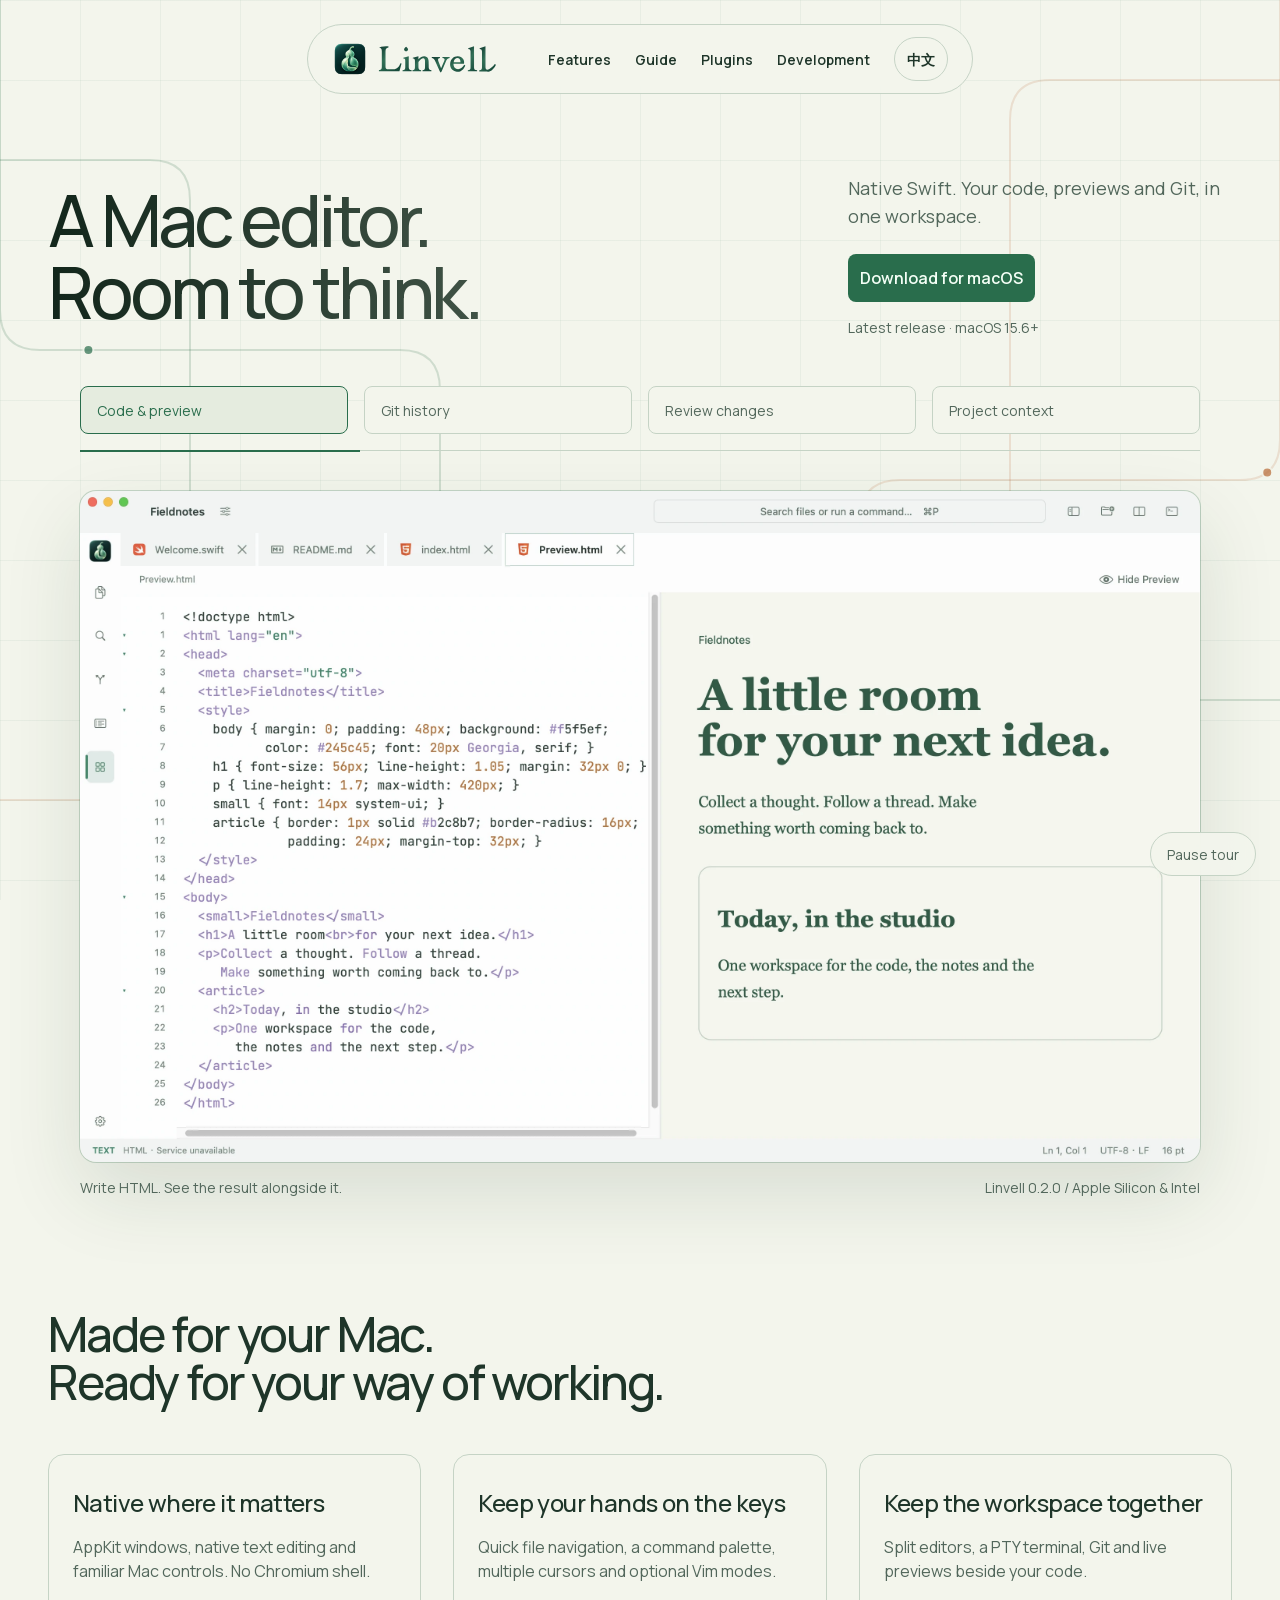
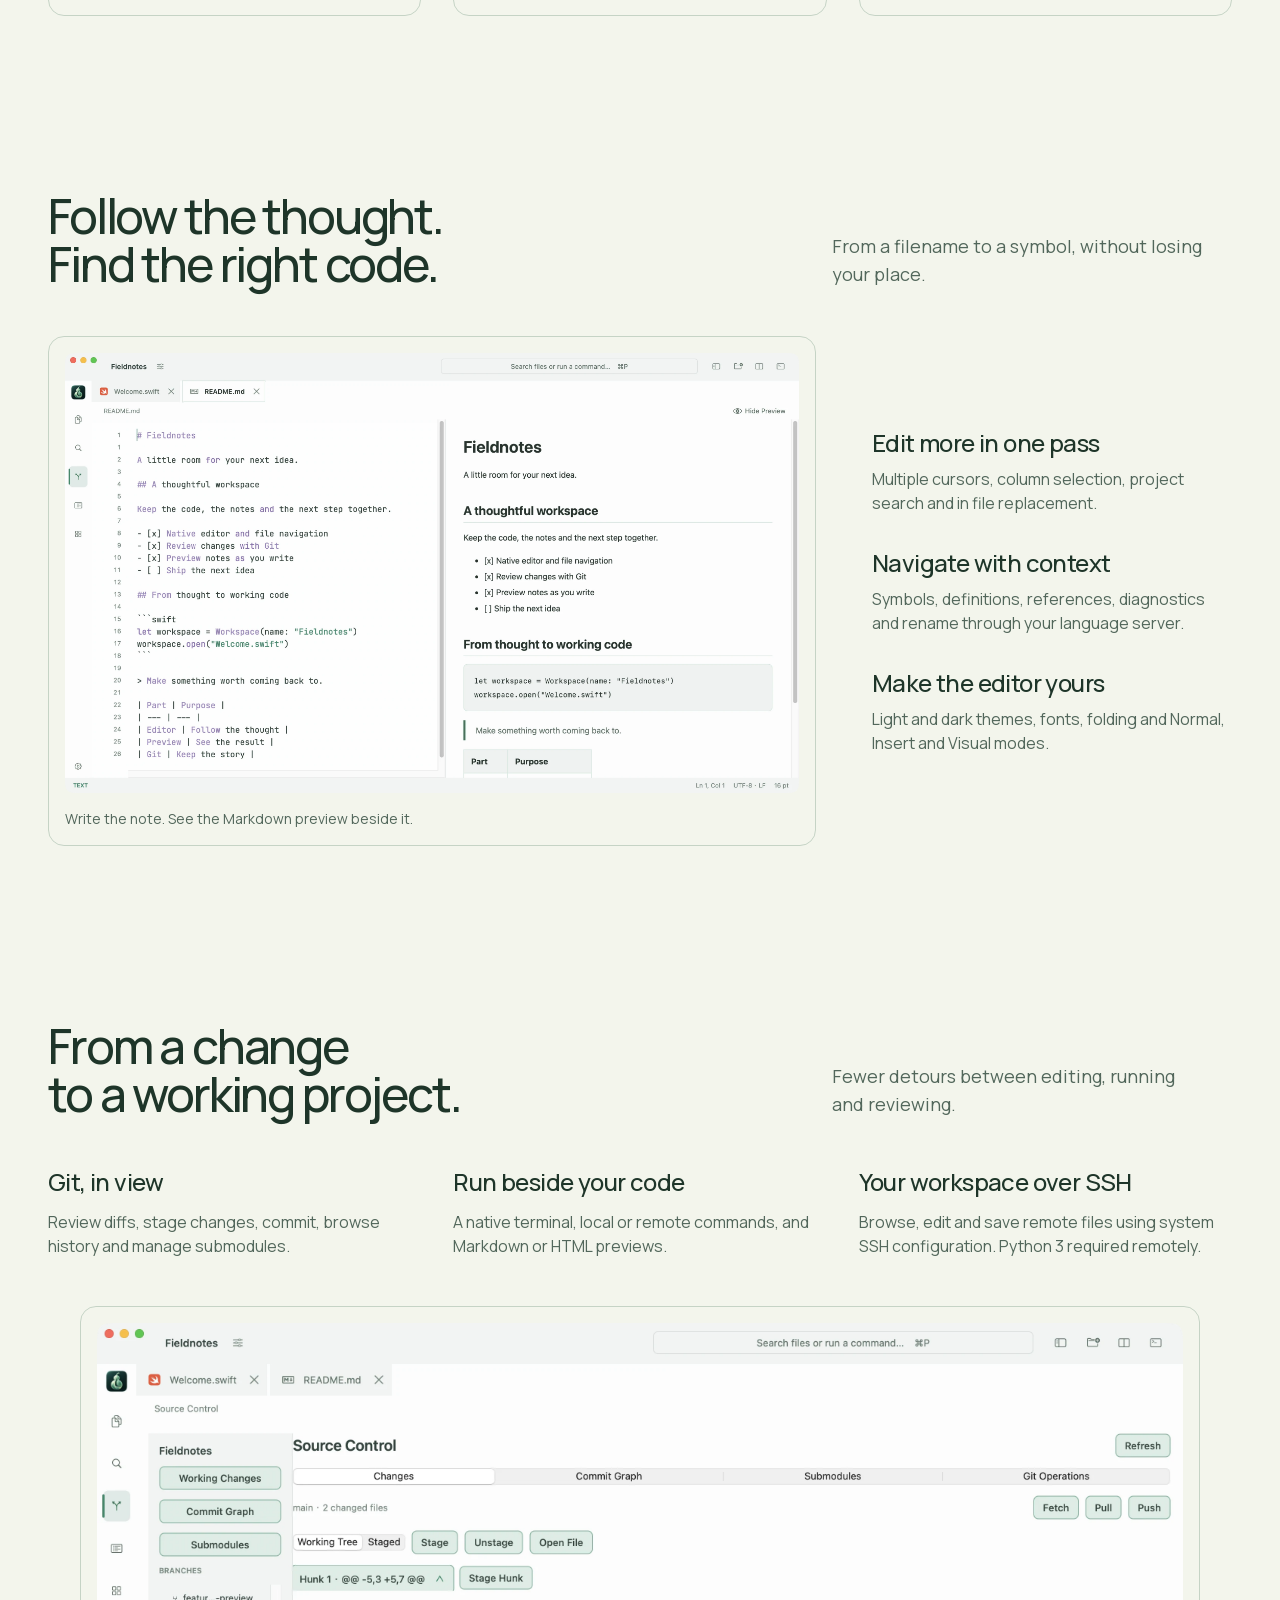
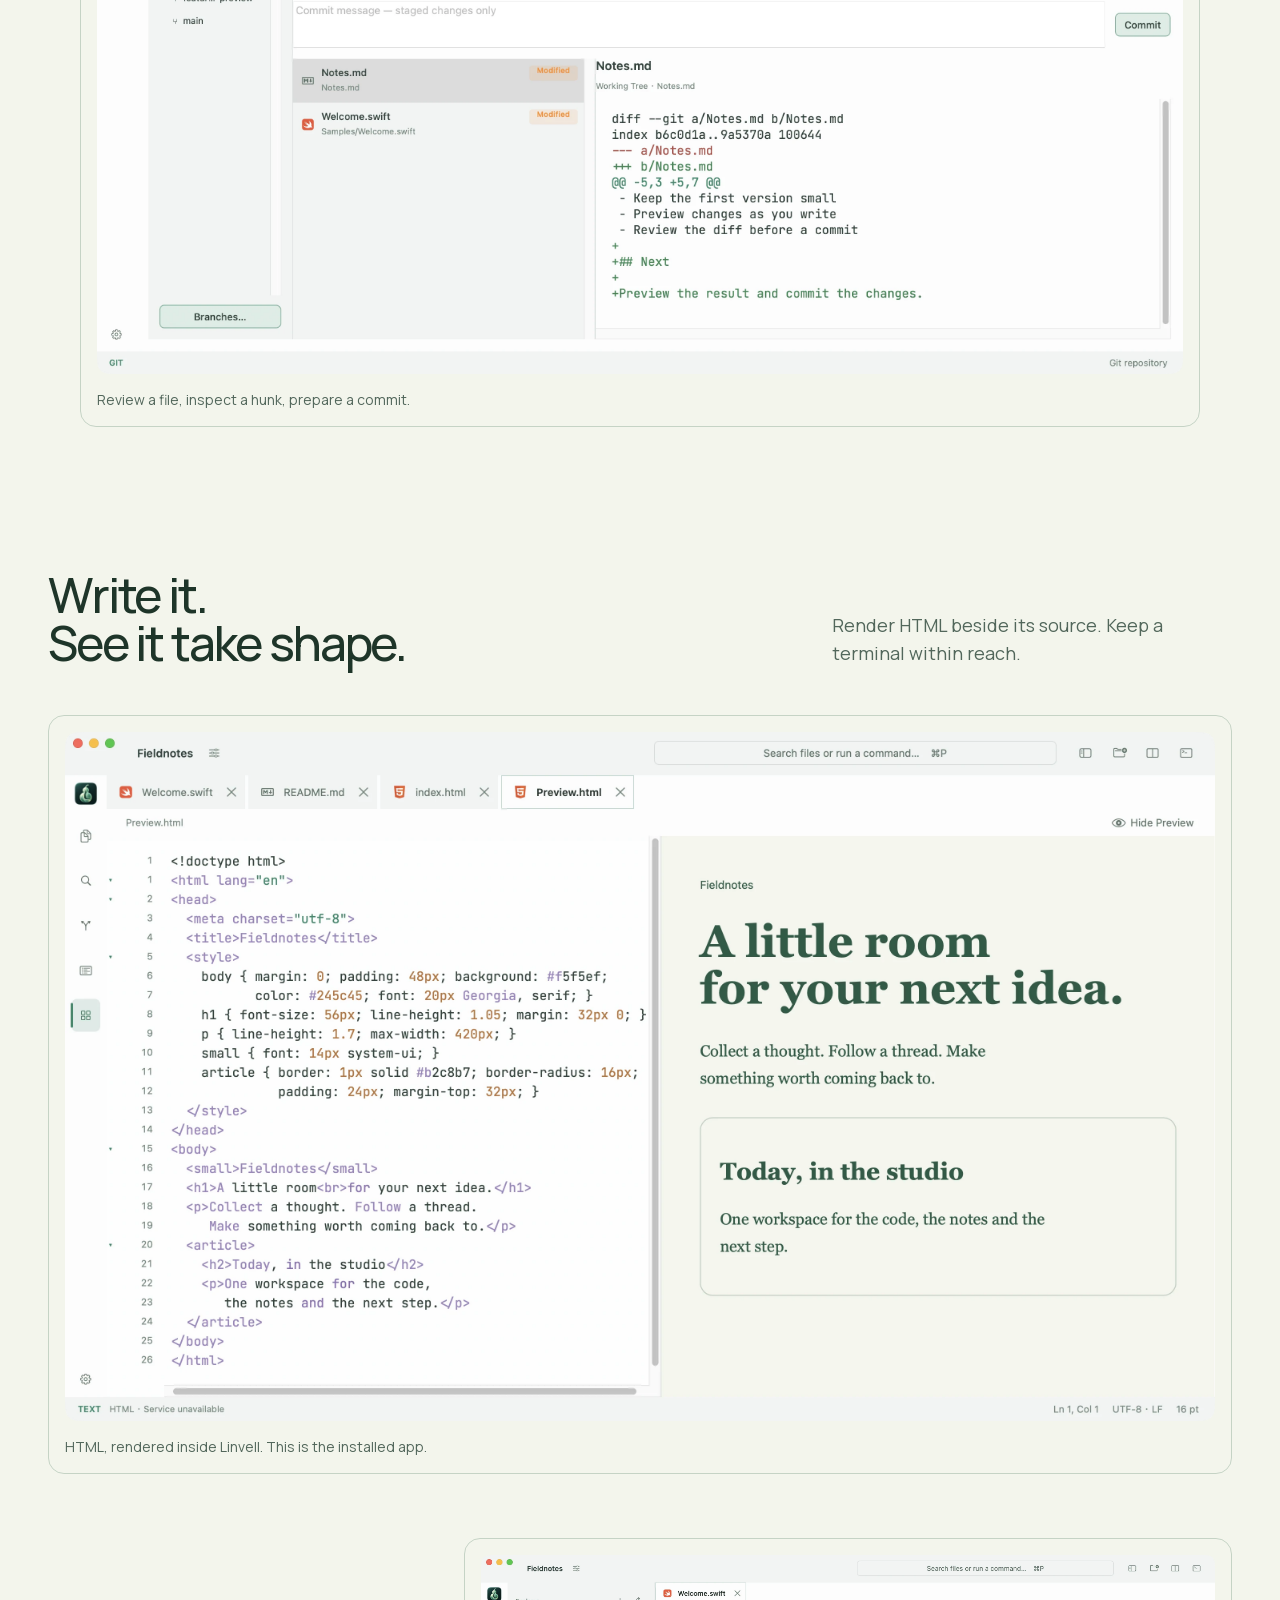
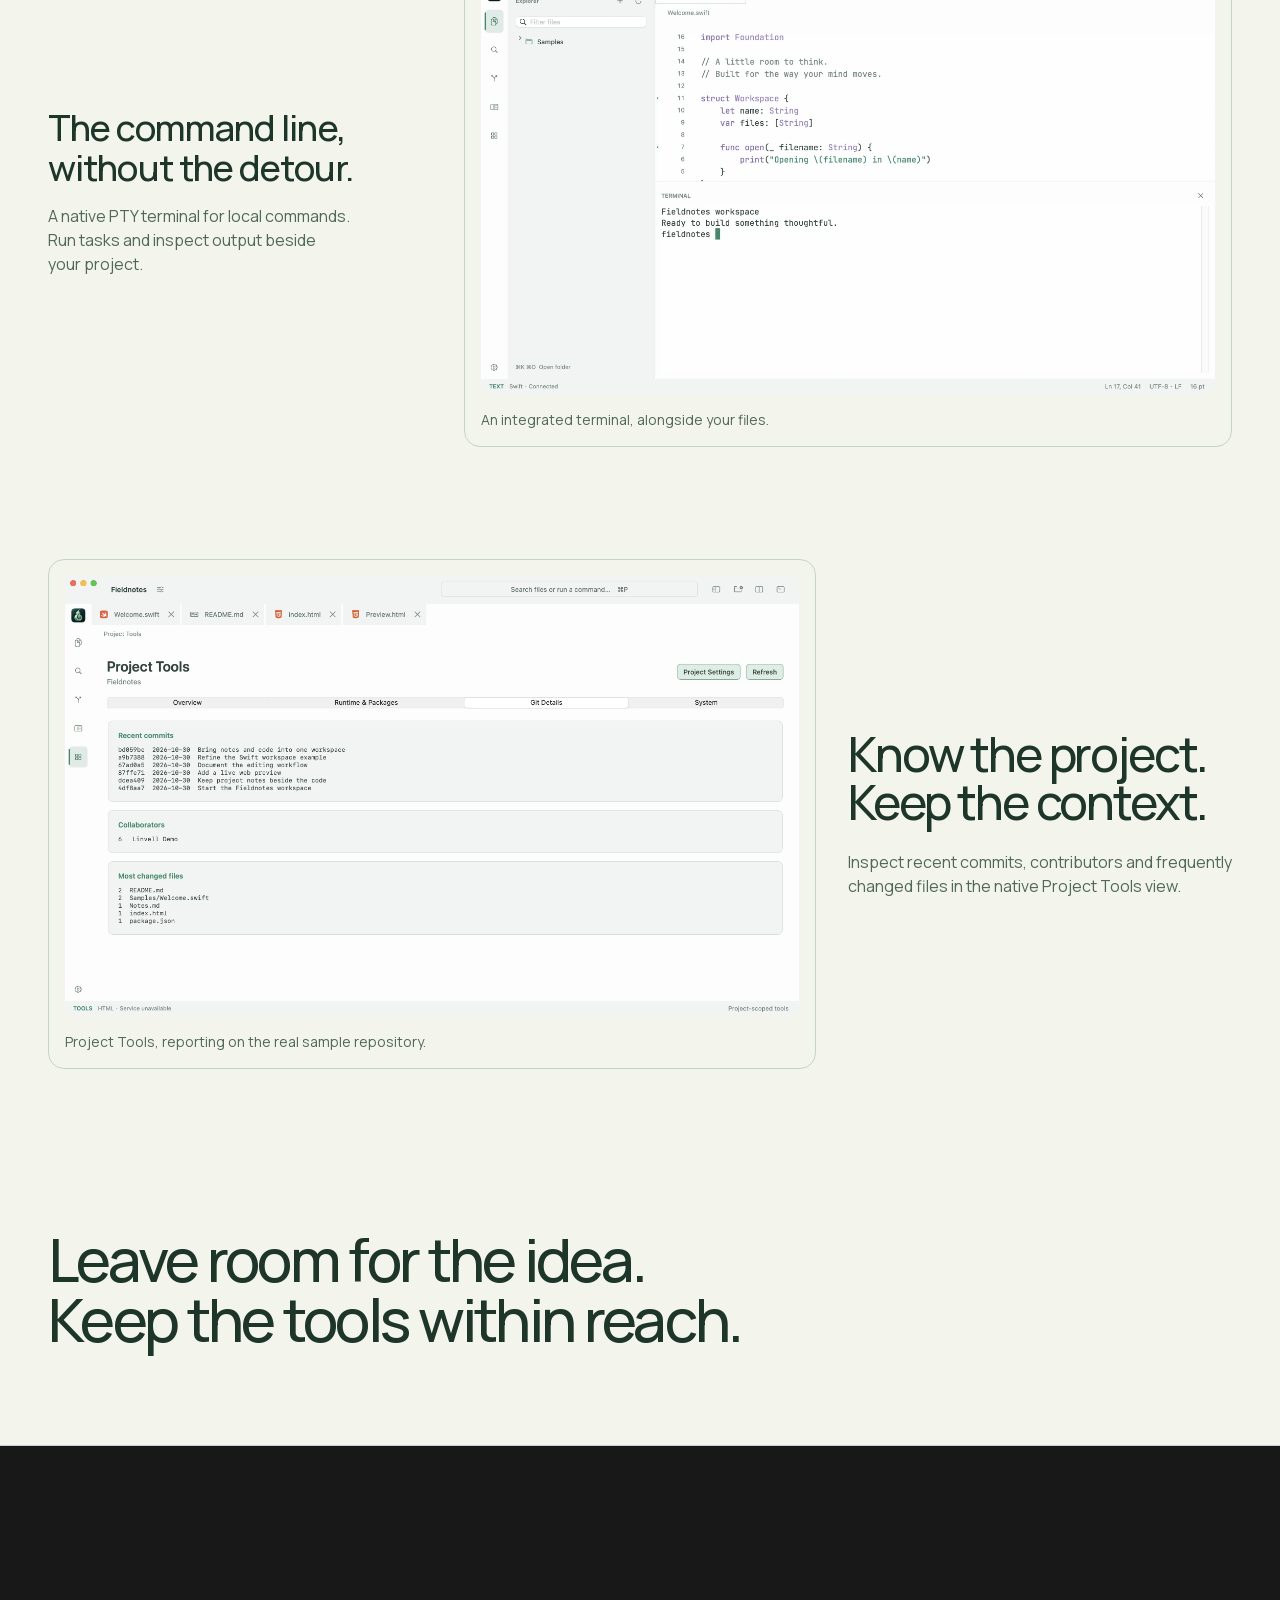
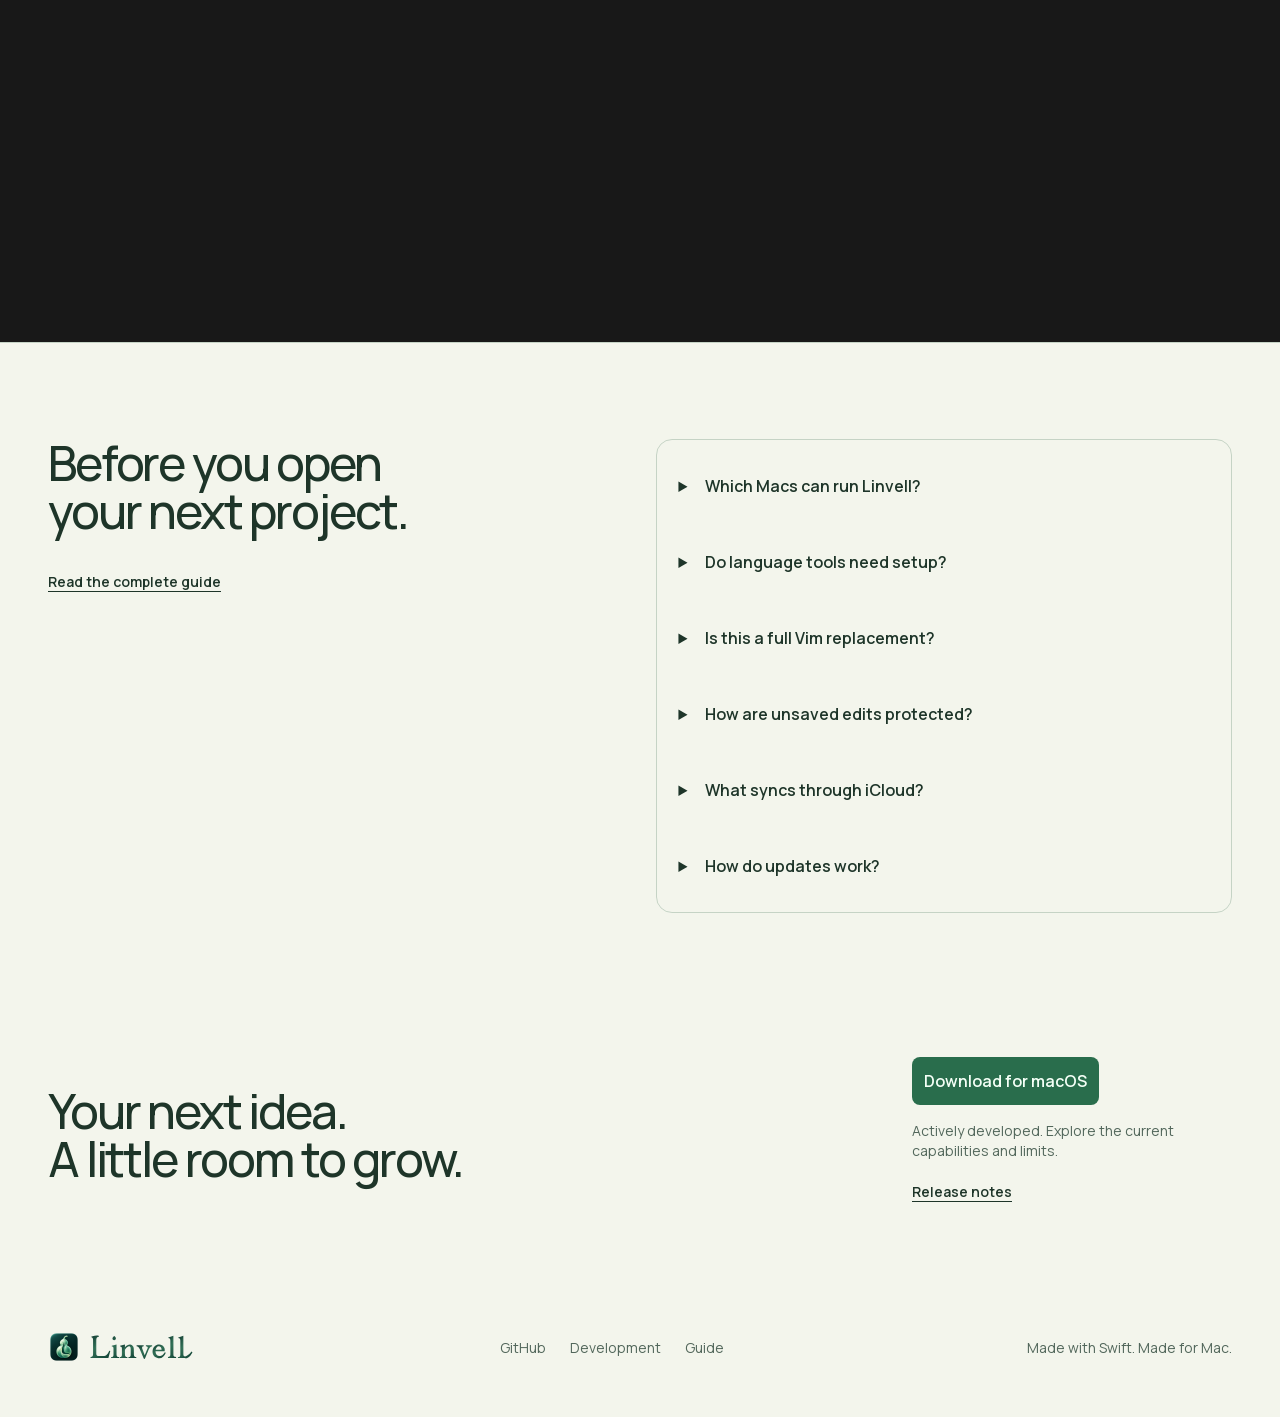
==== index.html @ 682add2a "feat: replace aurora with a light animated workflow workbench" ====
<!doctype html>
<html lang="en"><head>
<meta charset="utf-8"><meta name="viewport" content="width=device-width,initial-scale=1">
<title>Linvell | A native Mac editor. Room to think.</title>
<meta name="description" content="A native macOS code editor built with Swift and AppKit. Discover multi-cursor editing, Vim modes, code intelligence, Git, SSH workspaces, a terminal and native plugins.">
<meta name="theme-color" content="#f3f5ec"><meta property="og:title" content="Linvell | A native Mac editor. Room to think.">
<meta property="og:description" content="Keep your code, terminal, Git and remote work together in a native Mac workspace.">
<meta property="og:image" content="https://linvell.fuluwa.top/assets/git-graph-en.webp"><meta property="og:url" content="https://linvell.fuluwa.top/">
<meta property="og:type" content="website"><meta name="twitter:card" content="summary_large_image">
<link rel="canonical" href="https://linvell.fuluwa.top/"><link rel="icon" type="image/png" href="assets/icon.png"><link rel="apple-touch-icon" href="assets/icon.png">
<link rel="preload" href="assets/manrope.woff2" as="font" type="font/woff2" crossorigin>
<link rel="stylesheet" href="home.css?v=20261030-workbench4"><script src="release.js" defer></script><script src="site.js" defer></script><script src="home.js?v=20261030-workbench4" defer></script>
</head><body class="home"><div class="workspace-backdrop" aria-hidden="true"><svg viewBox="0 0 1440 900" preserveAspectRatio="xMidYMid slice"><path class="flow-route route-0" d="M-80 160H230Q270 160 270 200V660Q270 700 310 700H1520"/><circle class="flow-node node-0" r="5"><animateMotion dur="14s" begin="-0s" repeatCount="indefinite" path="M-80 160H230Q270 160 270 200V660Q270 700 310 700H1520"/></circle><circle class="flow-node node-0" r="3"><animateMotion dur="14s" begin="-7s" repeatCount="indefinite" path="M-80 160H230Q270 160 270 200V660Q270 700 310 700H1520"/></circle><path class="flow-route route-1" d="M1520 80H1130Q1090 80 1090 120V760Q1090 800 1050 800H-80"/><circle class="flow-node node-1" r="5"><animateMotion dur="17s" begin="-2s" repeatCount="indefinite" path="M1520 80H1130Q1090 80 1090 120V760Q1090 800 1050 800H-80"/></circle><circle class="flow-node node-1" r="3"><animateMotion dur="17s" begin="-9s" repeatCount="indefinite" path="M1520 80H1130Q1090 80 1090 120V760Q1090 800 1050 800H-80"/></circle><path class="flow-route route-2" d="M80-40V310Q80 350 120 350H480Q520 350 520 390V940"/><circle class="flow-node node-2" r="5"><animateMotion dur="20s" begin="-4s" repeatCount="indefinite" path="M80-40V310Q80 350 120 350H480Q520 350 520 390V940"/></circle><circle class="flow-node node-2" r="3"><animateMotion dur="20s" begin="-11s" repeatCount="indefinite" path="M80-40V310Q80 350 120 350H480Q520 350 520 390V940"/></circle><path class="flow-route route-3" d="M1360-40V440Q1360 480 1320 480H980Q940 480 940 520V940"/><circle class="flow-node node-3" r="5"><animateMotion dur="23s" begin="-6s" repeatCount="indefinite" path="M1360-40V440Q1360 480 1320 480H980Q940 480 940 520V940"/></circle><circle class="flow-node node-3" r="3"><animateMotion dur="23s" begin="-13s" repeatCount="indefinite" path="M1360-40V440Q1360 480 1320 480H980Q940 480 940 520V940"/></circle></svg></div><a data-en="Skip to content" data-zh="跳至正文" href="#main" class="skip">Skip to content</a>
<header class="site-header"><a class="brand" href="/" aria-label="Linvell home" aria-current="page"><img src="assets/icon.png" width="36" height="36" alt=""><img class="wordmark" src="assets/wordmark.svg" width="124" height="37" alt="Linvell"></a>
<button class="menu-toggle" type="button" aria-controls="navigation" aria-expanded="false" aria-label="Open navigation"><span></span><span></span></button>
<nav id="navigation" aria-label="Main navigation"><a data-en="Features" data-zh="功能" href="#features" >Features</a><a data-en="Guide" data-zh="使用指南" href="guide.html" >Guide</a><a data-en="Plugins" data-zh="插件开发" href="plugins.html" >Plugins</a><a data-en="Development" data-zh="开发进展" href="development.html" >Development</a><button id="language" type="button" aria-label="切换至中文">中文</button>
</nav>
</header>
<main id="main">
<section class="hero container">
<div class="hero-copy"><div class="intro">
<h1 data-en="A Mac editor.&lt;br&gt;Room to think." data-zh="为 Mac 而生。&lt;br&gt;为灵感留白。" >A Mac editor.<br>Room to think.</h1></div><div class="hero-support">
<p data-en="Native Swift. Your code, previews and Git, in one workspace." data-zh="原生 Swift 打造。代码、实时预览与 Git，在同一工作区衔接。" class="description">Native Swift. Your code, previews and Git, in one workspace.</p><div class="actions"><a data-en="Download for macOS" data-zh="下载 macOS 版" href="https://github.com/huluxiaohuowa/Linvell/releases/latest" class="button primary" data-release="download">Download for macOS</a></div><p class="availability" data-release="availability">Latest release / macOS 15.6+</p></div></div>
<div class="workspace-tour" aria-label="Linvell workflow"><div class="scene-controls" role="tablist" aria-label="Explore Linvell"><button id="scene-preview" class="scene-tab" type="button" role="tab" aria-controls="workspace-scene" aria-selected="true" tabindex="0" data-scene="preview" data-image="assets/html-preview-en.webp" data-alt="HTML source and its actual rendered preview in Linvell" data-caption-en="Write HTML. See the result alongside it." data-caption-zh="编写 HTML，在旁边直接看到渲染结果。"><span data-en="Code & preview" data-zh="编辑与预览">Code & preview</span></button><button id="scene-history" class="scene-tab" type="button" role="tab" aria-controls="workspace-scene" aria-selected="false" tabindex="-1" data-scene="history" data-image="assets/git-graph-en.webp" data-alt="Real Git branch graph and commit history in Linvell" data-caption-en="Follow the branches. Read the project history." data-caption-zh="沿着分支线，查看项目的提交历史。"><span data-en="Git history" data-zh="Git 历史">Git history</span></button><button id="scene-changes" class="scene-tab" type="button" role="tab" aria-controls="workspace-scene" aria-selected="false" tabindex="-1" data-scene="changes" data-image="assets/git-changes-en.webp" data-alt="Modified files, hunk staging and Git diff in Linvell" data-caption-en="Inspect the diff. Prepare the next commit." data-caption-zh="检查文件差异，准备下一次提交。"><span data-en="Review changes" data-zh="检查变更">Review changes</span></button><button id="scene-tools" class="scene-tab" type="button" role="tab" aria-controls="workspace-scene" aria-selected="false" tabindex="-1" data-scene="tools" data-image="assets/project-tools-en.webp" data-alt="Native project tools reporting recent commits and contributors" data-caption-en="Keep the repository context in view." data-caption-zh="在工作区中保留仓库上下文。"><span data-en="Project context" data-zh="项目工具">Project context</span></button></div><div class="scene-rail" aria-hidden="true"><span></span></div></div><figure class="product" data-kind="product" id="workspace-scene" role="tabpanel" aria-labelledby="scene-preview"><a href="assets/html-preview-en.webp" aria-label="View the current Linvell workflow screenshot full size"><img src="assets/html-preview-en.webp" width="2874" height="1722" alt="HTML source beside its actual rendered preview in Linvell 0.2.0" fetchpriority="high"></a><figcaption><span class="scene-caption" data-en="Write HTML. See the result alongside it." data-zh="编写 HTML，在旁边直接看到渲染结果。">Write HTML. See the result alongside it.</span><span>Linvell 0.2.0 / Apple Silicon &amp; Intel</span></figcaption></figure>
</section>
<section class="container foundation" id="features">
<h2 data-en="Made for your Mac.&lt;br&gt;Ready for your way of working." data-zh="熟悉的 Mac 体验。&lt;br&gt;顺手的开发方式。" >Made for your Mac.<br>Ready for your way of working.</h2>
<div class="benefits">
<article>
<h3 data-en="Native where it matters" data-zh="原生，体现在每次操作" >Native where it matters</h3>
<p data-en="AppKit windows, native text editing and familiar Mac controls. No Chromium shell." data-zh="AppKit 窗口、原生文本编辑与熟悉的 Mac 控件，无需 Chromium 外壳。" >AppKit windows, native text editing and familiar Mac controls. No Chromium shell.</p>
</article>
<article>
<h3 data-en="Keep your hands on the keys" data-zh="思路跟着键盘走" >Keep your hands on the keys</h3>
<p data-en="Quick file navigation, a command palette, multiple cursors and optional Vim modes." data-zh="快速打开文件、命令面板、多光标与可选 Vim 模式，减少操作切换。" >Quick file navigation, a command palette, multiple cursors and optional Vim modes.</p>
</article>
<article>
<h3 data-en="Keep the workspace together" data-zh="让工作区保持完整" >Keep the workspace together</h3>
<p data-en="Split editors, a PTY terminal, Git and live previews beside your code." data-zh="分栏编辑、PTY 终端、Git 与实时预览，都在代码身边。" >Split editors, a PTY terminal, Git and live previews beside your code.</p>
</article>
</div>
</section>
<section class="editing container">
<div class="section-head">
<h2 data-en="Follow the thought.&lt;br&gt;Find the right code." data-zh="跟上思路，&lt;br&gt;直达要改的代码。" >Follow the thought.<br>Find the right code.</h2>
<p data-en="From a filename to a symbol, without losing your place." data-zh="从文件名到符号定位，切换之后也能回到原处。" >From a filename to a symbol, without losing your place.</p>
</div>
<div class="editing-grid">
<figure class="detail" data-kind="product"><a href="assets/markdown-preview-en.webp" aria-label="English Linvell workspace with Markdown source and its rendered preview side by side"><img src="assets/markdown-preview-en.webp" width="2874" height="1722" loading="lazy" alt="English Linvell workspace with Markdown source and its rendered preview side by side"></a><figcaption><span data-en="Write the note. See the Markdown preview beside it." data-zh="一边写 Markdown，一边查看渲染结果。" >Write the note. See the Markdown preview beside it.</span></figcaption></figure>
<div class="feature-list">
<article>
<h3 data-en="Edit more in one pass" data-zh="一次操作，多处修改" >Edit more in one pass</h3>
<p data-en="Multiple cursors, column selection, project search and in file replacement." data-zh="多光标、矩形选区、项目搜索与文本替换。" >Multiple cursors, column selection, project search and in file replacement.</p>
</article>
<article>
<h3 data-en="Navigate with context" data-zh="带着上下文导航" >Navigate with context</h3>
<p data-en="Symbols, definitions, references, diagnostics and rename through your language server." data-zh="通过语言服务查看符号、定义、引用、诊断并重命名。" >Symbols, definitions, references, diagnostics and rename through your language server.</p>
</article>
<article>
<h3 data-en="Make the editor yours" data-zh="按你的习惯来" >Make the editor yours</h3>
<p data-en="Light and dark themes, fonts, folding and Normal, Insert and Visual modes." data-zh="明暗主题、字体、折叠，以及 Normal、Insert 和 Visual 模式。" >Light and dark themes, fonts, folding and Normal, Insert and Visual modes.</p>
</article>
</div>
</div>
</section>
<section class="work container">
<div class="section-head">
<h2 data-en="From a change&lt;br&gt;to a working project." data-zh="从一处修改，&lt;br&gt;到项目运行。" >From a change<br>to a working project.</h2>
<p data-en="Fewer detours between editing, running and reviewing." data-zh="编辑、运行、检查变更，衔接在同一工作区。" >Fewer detours between editing, running and reviewing.</p>
</div>
<div class="workflow">
<article>
<h3 data-en="Git, in view" data-zh="把 Git 放在眼前" >Git, in view</h3>
<p data-en="Review diffs, stage changes, commit, browse history and manage submodules." data-zh="查看差异、暂存、提交、浏览历史与管理子模块。" >Review diffs, stage changes, commit, browse history and manage submodules.</p>
</article>
<article>
<h3 data-en="Run beside your code" data-zh="在代码旁运行" >Run beside your code</h3>
<p data-en="A native terminal, local or remote commands, and Markdown or HTML previews." data-zh="原生终端、本地与远程命令，以及 Markdown、HTML 预览。" >A native terminal, local or remote commands, and Markdown or HTML previews.</p>
</article>
<article>
<h3 data-en="Your workspace over SSH" data-zh="通过 SSH 继续工作" >Your workspace over SSH</h3>
<p data-en="Browse, edit and save remote files using system SSH configuration. Python 3 required remotely." data-zh="复用系统 SSH 配置浏览、编辑、保存远程文件；远端需有 Python 3。" >Browse, edit and save remote files using system SSH configuration. Python 3 required remotely.</p>
</article>
</div>
<figure class="terminal" data-kind="product"><a href="assets/git-changes-en.webp" aria-label="Linvell Git changes interface with modified files, hunk staging controls and colored diff"><img src="assets/git-changes-en.webp" width="2874" height="1722" loading="lazy" alt="Linvell Git changes interface with modified files, hunk staging controls and colored diff"></a><figcaption><span data-en="Review a file, inspect a hunk, prepare a commit." data-zh="查看文件变更、检查差异块，准备提交。" >Review a file, inspect a hunk, prepare a commit.</span></figcaption></figure>
</section>
<section class="preview-showcase container" id="previews"><div class="section-head"><h2 data-en="Write it.&lt;br&gt;See it take shape." data-zh="写下代码，&lt;br&gt;看见它的模样。" >Write it.<br>See it take shape.</h2><p data-en="Render HTML beside its source. Keep a terminal within reach." data-zh="HTML 源码与渲染结果并排显示，终端随时可用。" >Render HTML beside its source. Keep a terminal within reach.</p></div><figure class="feature-shot" data-kind="product"><a href="assets/html-preview-en.webp" aria-label="Linvell showing formatted HTML code beside the actual rendered Fieldnotes webpage"><img src="assets/html-preview-en.webp" width="2874" height="1722" loading="lazy" alt="Linvell showing formatted HTML code beside the actual rendered Fieldnotes webpage"></a><figcaption><span data-en="HTML, rendered inside Linvell. This is the installed app." data-zh="在 Linvell 中直接渲染 HTML，画面来自本机安装版。" >HTML, rendered inside Linvell. This is the installed app.</span></figcaption></figure><div class="terminal-story"><div><h3 data-en="The command line,&lt;br&gt;without the detour." data-zh="命令行，&lt;br&gt;就在工作区里。" >The command line,<br>without the detour.</h3><p data-en="A native PTY terminal for local commands. Run tasks and inspect output beside your project." data-zh="通过原生 PTY 终端执行本地命令，在项目旁运行任务、查看输出。" >A native PTY terminal for local commands. Run tasks and inspect output beside your project.</p></div><figure class="feature-shot" data-kind="product"><a href="assets/terminal-en.webp" aria-label="Linvell English workspace with a working integrated terminal"><img src="assets/terminal-en.webp" width="2874" height="1722" loading="lazy" alt="Linvell English workspace with a working integrated terminal"></a><figcaption><span data-en="An integrated terminal, alongside your files." data-zh="文件与原生终端，同处一个工作区。" >An integrated terminal, alongside your files.</span></figcaption></figure></div></section><section class="tools-story container"><figure class="feature-shot" data-kind="product"><a href="assets/project-tools-en.webp" aria-label="View native project tools full size"><img src="assets/project-tools-en.webp" width="2874" height="1722" loading="lazy" alt="Linvell native Project Tools showing the sample repository's recent commits, collaborators and most changed files"></a><figcaption><span data-en="Project Tools, reporting on the real sample repository." data-zh="项目工具：查看示例仓库的真实分析结果。">Project Tools, reporting on the real sample repository.</span></figcaption></figure><div><h2 data-en="Know the project.&lt;br&gt;Keep the context." data-zh="了解项目，&lt;br&gt;保留上下文。">Know the project.<br>Keep the context.</h2><p data-en="Inspect recent commits, contributors and frequently changed files in the native Project Tools view." data-zh="在原生项目工具中查看近期提交、贡献者与经常修改的文件。">Inspect recent commits, contributors and frequently changed files in the native Project Tools view.</p></div></section>
<section class="tagline container" aria-label="Linvell philosophy">
<p data-en="Leave room for the idea.&lt;br&gt;Keep the tools within reach." data-zh="给想法，留一点空间。&lt;br&gt;让工具，随时触手可及。" >Leave room for the idea.<br>Keep the tools within reach.</p>
</section>
<section class="plugins-band">
<div class="container plugin-layout">
<div>
<h2 data-en="Extend Linvell.&lt;br&gt;Keep it native." data-zh="扩展 Linvell。&lt;br&gt;保留原生体验。" >Extend Linvell.<br>Keep it native.</h2>
<p data-en="Build with the Swift SDK and independent plugin processes." data-zh="通过 Swift SDK 与独立插件进程，接入你的开发工具。" >Build with the Swift SDK and independent plugin processes.</p><a data-en="Explore the plugin SDK" data-zh="查看插件 SDK" href="plugins.html" class="text-link">Explore the plugin SDK</a>
</div>
<div class="plugin-content">
<article>
<h3 data-en="Commands &amp; native views" data-zh="命令与原生视图" >Commands & native views</h3>
<p data-en="Menus, shortcuts, tree views, settings and tool windows." data-zh="菜单、快捷键、树形视图、设置表单与工具窗口。" >Menus, shortcuts, tree views, settings and tool windows.</p>
</article>
<article>
<h3 data-en="Language &amp; development tools" data-zh="语言与开发工具" >Language & development tools</h3>
<p data-en="LSP providers, terminal tasks, DAP launch and SSH plugin hosts." data-zh="LSP 语言服务、终端任务、DAP 启动与 SSH 插件宿主。" >LSP providers, terminal tasks, DAP launch and SSH plugin hosts.</p>
</article>
<article>
<h3 data-en="Themes &amp; resources" data-zh="主题与资源" >Themes & resources</h3>
<p data-en="Themes, icons and snippets, including resource only packages." data-zh="主题、图标、代码片段，也支持纯资源包。" >Themes, icons and snippets, including resource only packages.</p>
</article>
<p data-en="Load plugins explicitly. Code runs with your user permissions; VSIX and Vim plugins are not compatible." data-zh="插件需显式加载，代码以用户权限运行；不兼容 VSIX 或 Vim 插件。" class="plugin-note">Load plugins explicitly. Code runs with your user permissions; VSIX and Vim plugins are not compatible.</p>
</div>
</div>
</section>
<section class="faq container">
<div>
<h2 data-en="Before you open&lt;br&gt;your next project." data-zh="开始下一个项目前，&lt;br&gt;你可能想了解。" >Before you open<br>your next project.</h2><a data-en="Read the complete guide" data-zh="阅读完整使用指南" href="guide.html" class="text-link">Read the complete guide</a>
</div>
<div class="questions">
<details>
<summary data-en="Which Macs can run Linvell?" data-zh="支持哪些 Mac？" >Which Macs can run Linvell?</summary>
<p data-en="macOS 15.6 or later, on Apple Silicon and Intel. Releases are Developer ID signed and Apple notarized." data-zh="支持 macOS 15.6 及以上的 Apple Silicon 与 Intel Mac。发布版本经过 Developer ID 签名和 Apple 公证。" >macOS 15.6 or later, on Apple Silicon and Intel. Releases are Developer ID signed and Apple notarized.</p>
</details>
<details>
<summary data-en="Do language tools need setup?" data-zh="代码智能需要配置吗？" >Do language tools need setup?</summary>
<p data-en="Select a local or remote language server and toolchain in Project Settings. Available features depend on that server." data-zh="在项目设置中选择本地或远程语言服务与工具链，具体代码智能能力取决于语言服务。" >Select a local or remote language server and toolchain in Project Settings. Available features depend on that server.</p>
</details>
<details>
<summary data-en="Is this a full Vim replacement?" data-zh="完整兼容 Vim 吗？" >Is this a full Vim replacement?</summary>
<p data-en="Linvell implements native Vim editing modes and a subset of motions and commands. Full Vim compatibility remains in progress." data-zh="Linvell 原生实现 Vim 编辑模式及部分移动、命令；完整 Vim 兼容性仍在开发中。" >Linvell implements native Vim editing modes and a subset of motions and commands. Full Vim compatibility remains in progress.</p>
</details>
<details>
<summary data-en="How are unsaved edits protected?" data-zh="未保存的修改如何保护？" >How are unsaved edits protected?</summary>
<p data-en="Local recovery snapshots preserve modified buffers. Optional auto save checks for external file conflicts." data-zh="本地恢复快照保留已修改的缓冲区；可选自动保存会检查外部文件冲突。" >Local recovery snapshots preserve modified buffers. Optional auto save checks for external file conflicts.</p>
</details>
<details>
<summary data-en="What syncs through iCloud?" data-zh="iCloud 同步哪些内容？" >What syncs through iCloud?</summary>
<p data-en="An optional preference allowlist, including theme and editor settings. Documents, project paths and credentials stay out." data-zh="可选同步主题、编辑器等允许列表中的偏好；文档、项目路径与凭据不进入偏好同步文件。" >An optional preference allowlist, including theme and editor settings. Documents, project paths and credentials stay out.</p>
</details>
<details>
<summary data-en="How do updates work?" data-zh="如何更新？" >How do updates work?</summary>
<p data-en="Releases come from GitHub. Automatic downloads and installation are optional; the updater checks checksums and signing identity." data-zh="通过 GitHub 发布更新，自动下载与安装均可选；更新器会校验校验和与签名身份。" >Releases come from GitHub. Automatic downloads and installation are optional; the updater checks checksums and signing identity.</p>
</details>
</div>
</section>
<section class="download container">
<h2 data-en="Your next idea.&lt;br&gt;A little room to grow." data-zh="下一个想法，&lt;br&gt;在这里慢慢成形。" >Your next idea.<br>A little room to grow.</h2>
<div><a data-en="Download for macOS" data-zh="下载 macOS 版" href="https://github.com/huluxiaohuowa/Linvell/releases/latest" class="button primary" data-release="download">Download for macOS</a>
<p data-en="Actively developed. Explore the current capabilities and limits." data-zh="持续开发中。了解当前能力与边界。" >Actively developed. Explore the current capabilities and limits.</p><a data-en="Release notes" data-zh="版本说明" href="https://github.com/huluxiaohuowa/Linvell/releases/latest" data-release="notes" class="text-link">Release notes</a>
</div>
</section>
</main>
<footer class="site-footer container"><a class="brand" href="/" aria-label="Linvell home" aria-current="page"><img src="assets/icon.png" width="32" height="32" alt=""><img class="wordmark" src="assets/wordmark.svg" width="108" height="32" alt="Linvell"></a>
<div><a data-en="GitHub" data-zh="GitHub" href="https://github.com/huluxiaohuowa/Linvell" >GitHub</a><a data-en="Development" data-zh="开发进展" href="development.html" >Development</a><a data-en="Guide" data-zh="使用指南" href="guide.html" >Guide</a>
</div>
<p data-en="Made with Swift. Made for Mac." data-zh="用 Swift 打造，为 Mac 而生。" >Made with Swift. Made for Mac.</p>
</footer><button class="motion-toggle" type="button" aria-pressed="false"><span data-en="Pause tour" data-zh="暂停演示" data-motion-label>Pause tour</span></button></body></html>
---- home.css ----
/* Hallmark · shape: Workbench · genre: modern-minimal · theme: brand · redesign: full
 * paper: #f3f5ec · accent: #296d4c · display: Manrope · body: Manrope · hero: Stage · nav: floating compact · footer: single colophon · signature: a real native workspace progressing from preview to Git and project tools
 * axes: light/grotesk-sans/chromatic-green · posture: restrained · imagery: actual installed 0.2.0 captures · job: try · v2.0.0 */
/* Hallmark · pre-emit critique: P4 H4 E4 S5 R5 V4 · weakest: H, kept the hero short and gave the real app most of the horizontal space */
/* Hallmark · waive 2b · single neutral ramp on hero title · landing-page-design explicitly requires a neutral text gradient */
/* Hallmark · waive 44c · headline and download fit the first screen · the large real workspace capture intentionally continues below the fold */
/* Hallmark · waive 77 · final download is a short action band · the full product argument precedes it and does not need repeating */
/* Hallmark · product motion revision · Motion explains the real preview, Git and project-tool workflow. */
/* Hallmark · imagery: six distinct captures of the installed application, joined by an interactive product workflow. */
/* Hallmark · waive 79 · final raster has Git screenshot from y386 through the fold · animated product is missed by the measurement during its entrance; settled image is checked separately */
/* Hallmark · waive 80 · user requests moving branch geometry in the background · decorative paths do not substitute for the six real product captures */
@import url('tokens.css');
@font-face{font-family:Manrope;src:url('assets/manrope.woff2') format('woff2');font-weight:400 700;font-style:normal;font-display:swap}
*{box-sizing:border-box}
html,body{overflow-x:clip}
html{scroll-padding-top:var(--space-4xl);color-scheme:light}
body{margin:0;background:var(--paper);color:var(--ink);font:400 var(--text-md)/1.5 var(--font-body);-webkit-font-smoothing:antialiased}
a{color:inherit;text-decoration:none;text-underline-offset:4px}
p{margin:0;text-wrap:pretty}h1,h2,h3{margin:0;min-width:0;overflow-wrap:break-word;text-wrap:balance;font-weight:500}
h1{font-size:var(--text-display);line-height:1;letter-spacing:-.055em;max-width:680px;background:linear-gradient(90deg,var(--heading-start),var(--heading-end));background-clip:text;-webkit-background-clip:text;color:var(--clear)}
h2{font-size:var(--text-section);line-height:1;letter-spacing:-.045em}h3{font-size:var(--text-title);line-height:32px;letter-spacing:-.025em}
img{display:block;max-width:100%;height:auto}figure{margin:0;min-width:0}button{font:inherit;cursor:pointer}button,a,summary{-webkit-tap-highlight-color:var(--clear)}
:focus-visible{outline:3px solid var(--green);outline-offset:4px}
a:hover{color:var(--green)}a:active,button:active,summary:active{transform:translateY(1px)}
button:disabled{opacity:.5;cursor:not-allowed;transform:none}
.container{width:100%;max-width:var(--container);margin-inline:auto;padding-inline:var(--gutter)}
.skip{position:absolute;top:-96px;left:16px;padding:var(--space-sm) var(--space-md);background:var(--ink);color:var(--paper);z-index:20}.skip:focus{top:16px}
.site-header{display:flex;align-items:center;justify-content:space-between;gap:var(--space-2xl);width:max-content;max-width:calc(100% - 32px);margin:var(--space-lg) auto 0;padding:var(--space-sm) var(--space-lg);background:var(--glass);backdrop-filter:blur(16px);border:1px solid var(--line);border-radius:9999px;position:relative;z-index:10}
.brand{display:flex;align-items:center;gap:var(--space-xs);flex-shrink:0}.brand img:first-child{width:36px;height:36px}.wordmark{width:124px;height:auto}
nav{display:flex;align-items:center;gap:var(--space-lg);font-size:var(--text-sm);font-weight:600}nav a{white-space:nowrap;min-height:44px;display:flex;align-items:center}
nav button{background:var(--clear);color:var(--ink);border:1px solid var(--line);border-radius:9999px;padding:var(--space-xs) var(--space-sm);min-height:44px}nav button:hover{background:var(--surface)}
.menu-toggle{display:none}
.hero{display:grid;grid-template-columns:minmax(0,5fr) minmax(0,7fr);align-items:center;gap:var(--space-xl);min-height:640px;padding-block:80px var(--space-4xl)}
.intro{min-width:0}.description{max-width:680px;font-size:var(--text-lead);line-height:28px;color:var(--muted);margin-top:var(--space-lg);max-width:400px}
.actions{display:flex;gap:var(--space-md);margin-top:var(--space-xl)}.button{display:inline-flex;align-items:center;justify-content:center;min-height:48px;padding:var(--space-xs) var(--space-sm);font-size:var(--text-md);line-height:24px;font-weight:600;border-radius:8px;white-space:nowrap;transition:transform .5s var(--motion),opacity .3s var(--motion)}
.primary{color:var(--paper);background:var(--green)}.primary:hover{color:var(--paper);opacity:.88}.primary:active{transform:scale(.98)}
.availability{margin-top:var(--space-md);color:var(--muted);font-size:var(--text-sm);line-height:20px}
.product a{display:block;box-shadow:0 24px 48px var(--shadow);border-radius:16px}
.product img{width:100%;border-radius:16px}
figcaption{margin-top:var(--space-md);font-size:var(--text-sm);line-height:20px;color:var(--muted)}
.foundation{padding-block:var(--space-xl) var(--space-4xl)}.foundation h2{max-width:680px}
.benefits{display:grid;grid-template-columns:repeat(3,minmax(0,1fr));gap:var(--space-xl);margin-top:var(--space-2xl)}
.benefits article{padding:var(--space-xl) var(--space-lg);background:var(--surface);border-radius:16px}.benefits p{margin-top:var(--space-md);color:var(--muted)}
.editing,.work{padding-block:80px var(--space-4xl)}
.section-head{display:grid;grid-template-columns:minmax(0,1fr) minmax(0,1fr);align-items:end;gap:var(--space-xl);margin-bottom:var(--space-2xl)}.section-head p{max-width:400px;font-size:var(--text-lead);line-height:28px;color:var(--muted);justify-self:end}
.editing-grid{display:grid;grid-template-columns:minmax(0,7fr) minmax(0,5fr);gap:var(--space-xl);align-items:center}
.detail{align-self:stretch;background:var(--surface);padding:var(--space-lg);border-radius:16px;display:flex;flex-direction:column;justify-content:center;min-height:448px}
.detail img{width:100%;border-radius:8px}.feature-list{display:grid;gap:var(--space-xl);padding:var(--space-md) 0 var(--space-md) var(--space-lg)}.feature-list p{margin-top:var(--space-xs);color:var(--muted)}
.workflow{display:grid;grid-template-columns:repeat(3,minmax(0,1fr));gap:var(--space-xl);margin-bottom:var(--space-2xl)}.workflow p{color:var(--muted);margin-top:var(--space-sm)}
.terminal{max-width:960px;margin:auto;padding:var(--space-lg);background:var(--surface);border-radius:16px}.terminal img{border-radius:8px;width:100%}
.tagline{padding-block:var(--space-4xl)}.tagline p{max-width:900px;font-size:60px;line-height:1;letter-spacing:-.045em;font-weight:500;text-wrap:balance}
.tagline .word{display:inline-block;transition:opacity .5s var(--motion)}.tagline.is-observed .word{opacity:.3}.tagline.is-observed .word.is-visible{opacity:1}
.plugins-band{background:var(--dark);color:var(--light-ink);padding-block:80px}
.plugin-layout{display:grid;grid-template-columns:minmax(0,1fr) minmax(0,1fr);gap:var(--space-xl)}.plugin-layout>div>p{color:var(--light-muted);margin-top:var(--space-lg);max-width:400px;font-size:var(--text-lead);line-height:28px}
.text-link{display:inline-flex;align-items:center;min-height:44px;font-weight:600;text-decoration:underline;font-size:var(--text-sm)}.plugin-layout .text-link{color:var(--mint);margin-top:var(--space-lg)}.plugins-band :focus-visible{outline-color:var(--mint)}
.plugin-content{display:grid;gap:var(--space-lg)}.plugin-content article p{color:var(--light-muted);margin-top:var(--space-xs)}.plugin-content .plugin-note{font-size:var(--text-sm);line-height:20px;max-width:100%;padding-top:var(--space-xs)}
.faq{display:grid;grid-template-columns:minmax(0,1fr) minmax(0,1fr);gap:var(--space-xl);padding-block:var(--space-4xl)}.faq .text-link{margin-top:var(--space-lg)}
.questions{border:1px solid var(--line);border-radius:16px;padding:var(--space-xs) var(--space-lg);background:var(--white)}details{padding-block:var(--space-md)}summary{cursor:pointer;font-weight:600;min-height:44px;align-content:center;list-style-position:outside;margin-left:var(--space-md);padding-left:var(--space-xs)}summary:hover{color:var(--green)}details p{color:var(--muted);padding:var(--space-sm) 0 var(--space-xs) var(--space-lg)}
.download{padding-block:var(--space-2xl) 80px;display:grid;grid-template-columns:minmax(0,1fr) minmax(0,1fr);gap:var(--space-xl);align-items:center}.download>div{justify-self:end;max-width:320px}.download p{color:var(--muted);margin-top:var(--space-md);font-size:var(--text-sm);line-height:20px}.download .text-link{margin-top:var(--space-xs)}
.site-footer{padding-block:var(--space-xl) var(--space-2xl);display:flex;gap:var(--space-xl);justify-content:space-between;align-items:center;font-size:var(--text-sm);color:var(--muted)}.site-footer .brand img:first-child{width:32px;height:32px}.site-footer .wordmark{width:108px}.site-footer>div{display:flex;gap:var(--space-lg)}.site-footer a{min-height:44px;display:inline-flex;align-items:center;white-space:nowrap}
@media(min-width:1600px){.hero{min-height:768px}}
@media(max-width:1100px){:root{--text-display:3.75rem;--text-section:2.25rem;--gutter:32px}.hero{gap:var(--space-lg);min-height:640px}.site-header{gap:var(--space-xl)}nav{gap:var(--space-md)}.tagline p{font-size:48px}.detail{min-height:384px;padding:var(--space-md)}.feature-list{padding-left:0;gap:var(--space-lg)}}
@media(max-width:800px){:root{--text-display:3.75rem;--text-section:2.25rem;--gutter:24px}.hero{grid-template-columns:minmax(0,1fr);padding-block:var(--space-3xl);gap:40px;min-height:0}.intro{max-width:680px}.hero h1{max-width:680px}.product{width:100%}.product a{box-shadow:none}.benefits,.workflow{grid-template-columns:minmax(0,1fr);gap:var(--space-lg)}.benefits article{padding:var(--space-lg)}.editing-grid,.plugin-layout,.faq{grid-template-columns:minmax(0,1fr);gap:40px}.section-head{grid-template-columns:minmax(0,1fr);gap:var(--space-lg)}.section-head p{justify-self:start}.feature-list{grid-template-columns:minmax(0,1fr);padding:0;gap:var(--space-lg)}.detail{min-height:0}.foundation,.editing,.work,.faq{padding-block:var(--space-2xl) var(--space-3xl)}.terminal{padding:var(--space-md)}.tagline{padding-block:var(--space-3xl)}.tagline p{font-size:36px;line-height:40px}.plugins-band{padding-block:var(--space-3xl)}.site-header{gap:var(--space-lg);padding:var(--space-xs) var(--space-md)}nav{gap:var(--space-sm)}.brand .wordmark{width:108px}.site-footer{flex-wrap:wrap}.site-footer p{width:100%}}
@media(max-width:640px){:root{--text-display:3rem;--gutter:16px}.site-header{backdrop-filter:none;width:calc(100% - 32px);border-radius:16px;margin-top:var(--space-md);min-height:64px}.menu-toggle{display:grid;align-content:center;gap:var(--space-xs);width:44px;height:44px;border:0;background:var(--clear);color:var(--ink);padding:var(--space-sm);border-radius:8px}.menu-toggle span{height:2px;width:20px;background:var(--ink);transition:transform .5s var(--motion),opacity .3s var(--motion)}.menu-toggle[aria-expanded=true] span:first-child{transform:translateY(5px) rotate(45deg)}.menu-toggle[aria-expanded=true] span:last-child{transform:translateY(-5px) rotate(-45deg)}nav{display:none}.menu-open{overflow-y:clip}.menu-open nav{display:flex;flex-direction:column;align-items:stretch;justify-content:center;gap:var(--space-lg);position:fixed;inset:96px 0 0;height:calc(100dvh - 96px);padding:var(--space-xl);background:var(--glass);backdrop-filter:blur(24px);font-size:24px;border-radius:16px}.menu-open nav a{animation:nav-enter .6s var(--motion) both}.menu-open nav a:nth-child(2){animation-delay:60ms}.menu-open nav a:nth-child(3){animation-delay:120ms}.menu-open nav a:nth-child(4){animation-delay:180ms}.menu-open nav button{align-self:start;font-size:16px}.hero{padding-top:var(--space-2xl)}.hero h1{letter-spacing:-.05em}.product img,.product a{border-radius:8px}.description{font-size:18px;line-height:28px}.foundation h2 br{display:none}.editing,.work{padding-top:var(--space-xl)}.download{grid-template-columns:minmax(0,1fr);gap:var(--space-xl);padding-block:var(--space-2xl)}.download>div{justify-self:start;max-width:100%}.questions{padding:var(--space-xs) var(--space-md)}.site-footer{gap:var(--space-md)}.site-footer>div{gap:var(--space-md)}.site-footer .brand{width:100%}}
@keyframes nav-enter{from{opacity:0;transform:translateY(24px)}to{opacity:1;transform:translateY(0)}}
@media(prefers-reduced-motion:reduce){*,*::before,*::after{animation:none!important;transition:none!important;scroll-behavior:auto!important}.tagline.is-observed .word{opacity:1}}
/* Explicit closed state also excludes hidden answers from layout inspection. */
details:not([open]) p{display:none}
@media(max-width:640px){html:not(.js) .site-header{flex-wrap:wrap}html:not(.js) nav{display:flex;flex-wrap:wrap}html:not(.js) .menu-toggle{display:none}}

/* Product motion and real feature captures. */
body{position:relative;isolation:isolate}
html{color-scheme:dark;background:var(--paper)}
.brand .wordmark{filter:brightness(0) invert(1)}
.primary{background:var(--green);color:var(--accent-ink)}.primary:hover{color:var(--accent-ink)}
.hero{display:flex;flex-direction:column;align-items:stretch;gap:var(--space-2xl);min-height:0;padding-block:80px var(--space-3xl)}
.hero-copy{display:grid;grid-template-columns:minmax(0,7fr) minmax(0,5fr);gap:var(--space-xl);align-items:center}
.hero-support{justify-self:end;width:100%;max-width:384px}.hero-support .description{margin-top:0}.hero-support .actions{margin-top:var(--space-lg)}
.product{width:100%;max-width:1120px;align-self:center;perspective:1400px}
.product a{border-radius:16px;box-shadow:0 32px 80px var(--shadow),0 0 0 1px var(--stage-edge)}
.product img{width:100%;height:auto}
.product figcaption{display:flex;justify-content:space-between;gap:var(--space-md);font-size:var(--text-sm)}
.benefits article,.detail,.terminal,.questions{background:var(--glass);border:1px solid var(--line);backdrop-filter:blur(16px)}
.foundation{padding-top:var(--space-2xl)}
.editing-grid{grid-template-columns:minmax(0,8fr) minmax(0,4fr)}
.detail{padding:var(--space-md);min-height:0}.detail a,.detail img{display:block;width:100%;border-radius:8px}
.terminal{max-width:1120px;padding:var(--space-md)}.terminal a{display:block;border-radius:8px}.terminal img{border-radius:8px}
.preview-showcase{padding-block:var(--space-2xl) var(--space-3xl)}
.feature-shot{margin:0;padding:var(--space-md);border-radius:16px;border:1px solid var(--line);background:var(--glass)}
.feature-shot a{display:block;border-radius:8px}.feature-shot img{width:100%;border-radius:8px}
.terminal-story{margin-top:var(--space-3xl);display:grid;grid-template-columns:minmax(0,4fr) minmax(0,8fr);gap:var(--space-xl);align-items:center}
.terminal-story>div p{color:var(--muted);margin-top:var(--space-md);max-width:320px}.terminal-story>div h3{font-size:36px;line-height:40px}
.plugins-band{background:var(--glass);border-block:1px solid var(--line)}
.motion-toggle{position:fixed;right:var(--space-lg);bottom:var(--space-lg);z-index:11;min-height:44px;padding:var(--space-xs) var(--space-md);border:1px solid var(--line);border-radius:9999px;color:var(--muted);background:var(--glass);backdrop-filter:blur(16px);font-size:var(--text-sm)}
.motion-toggle:hover{color:var(--ink);border-color:var(--green)}
@keyframes hero-settle{from{opacity:0;transform:translateY(8px)}to{opacity:1;transform:translateY(0)}}
@keyframes shot-arrive{from{opacity:0;transform:translateY(24px) rotateX(3deg)}to{opacity:1;transform:translateY(0) rotateX(0)}}
.motion-running .site-header{animation:hero-settle .8s var(--motion) both}
.motion-running .hero h1{animation:hero-settle .8s var(--motion) .06s both}
.motion-running .hero .description{animation:hero-settle .8s var(--motion) .12s both}
.motion-running .hero .actions{animation:hero-settle .8s var(--motion) .18s both}
.motion-running .hero .availability{animation:hero-settle .8s var(--motion) .24s both}
.motion-running .hero .product{animation:shot-arrive 1.05s var(--motion) .3s both}
.js [data-reveal]{transition:opacity .8s var(--motion),transform .8s var(--motion)}
.js [data-reveal]:not(.revealed){opacity:0;transform:translateY(24px)}
.js [data-reveal].revealed{opacity:1;transform:translateY(0)}
.motion-paused [data-reveal],.motion-paused .tagline .word{opacity:1!important;transform:none!important}
.image-viewer{position:fixed;inset:0;margin:auto;padding:var(--space-lg);width:min(96%,1600px);max-width:none;max-height:94dvh;border:1px solid var(--line);border-radius:16px;background:var(--paper);color:var(--ink)}
.image-viewer::backdrop{background:var(--shadow);backdrop-filter:blur(16px)}
.image-viewer .viewer-close{float:right;border:1px solid var(--line);border-radius:8px;color:var(--ink);background:var(--surface);min-height:44px;padding:var(--space-xs) var(--space-md);margin-bottom:var(--space-md)}
.image-viewer img{clear:both;max-height:calc(94dvh - 112px);width:100%;object-fit:contain}
@media(hover:hover) and (pointer:fine){.feature-shot a,.detail a,.terminal a{transition:opacity .3s var(--motion)}.feature-shot a:hover,.detail a:hover,.terminal a:hover{opacity:.92}}

.tools-story{display:grid;grid-template-columns:minmax(0,8fr) minmax(0,4fr);gap:var(--space-xl);align-items:center;padding-block:var(--space-2xl) var(--space-3xl)}.tools-story>div p{color:var(--muted);margin-top:var(--space-lg)}
@media(max-width:800px){.tools-story{grid-template-columns:minmax(0,1fr)}.tools-story>div{grid-row:1}}

/* A project workspace: measured grid, branch geometry, and a real workflow tour. */
.workspace-backdrop{position:absolute;inset:0 0 auto;height:1280px;z-index:-1;pointer-events:none;overflow:clip;background-image:linear-gradient(var(--grid-line) 1px,var(--clear) 1px),linear-gradient(90deg,var(--grid-line) 1px,var(--clear) 1px);background-size:80px 80px}
.workspace-backdrop svg{position:absolute;inset:0;width:100%;height:100%;fill:none;stroke:var(--trace-line);stroke-width:1.5}
.workspace-backdrop circle{fill:var(--paper);stroke:var(--green)}
.hero{gap:var(--space-xl)}
.workspace-tour{max-width:1120px;width:100%;align-self:center;margin-top:var(--space-md)}
.scene-controls{display:grid;grid-template-columns:repeat(4,minmax(0,1fr));gap:var(--space-md)}
.scene-tab{min-height:48px;text-align:left;padding:var(--space-xs) var(--space-md);border:1px solid var(--line);border-radius:8px;background:var(--paper);color:var(--muted);font-size:var(--text-sm);white-space:nowrap;transition:opacity .2s var(--motion)}
.scene-tab[aria-selected=true]{color:var(--green);border-color:var(--green);background:var(--surface)}.scene-tab:hover{color:var(--ink)}
.scene-rail{position:relative;height:1px;background:var(--line);margin-top:var(--space-md)}
.scene-rail span{display:block;width:25%;height:2px;background:var(--green);transform:translateX(0);transition:transform .5s var(--motion)}
.workspace-tour+.product{margin-top:var(--space-xs)}
.workspace-tour+.product a{background:var(--surface);overflow:clip}
.workspace-tour+.product img{aspect-ratio:2874/1722;object-fit:contain}
.motion-paused [data-reveal]{transition:none}
html:not(.js) .workspace-tour{display:none}html:not(.js) .motion-toggle{display:none}
@media(max-width:640px){.scene-controls{grid-template-columns:repeat(2,minmax(0,1fr));gap:var(--space-xs)}.scene-tab{padding:var(--space-xs) var(--space-sm);font-size:14px}.workspace-tour{margin-top:0}.workspace-backdrop{background-size:64px 64px}.workspace-backdrop svg{opacity:.5}}
@media(prefers-reduced-motion:reduce){.scene-rail span{transition:none}}
.scene-tab[aria-busy=true]{cursor:progress}
@media(prefers-reduced-motion:reduce){.js [data-reveal]:not(.revealed){opacity:1;transform:none}.motion-running .hero .product,.motion-running .site-header,.motion-running .hero h1,.motion-running .hero .description,.motion-running .hero .actions,.motion-running .hero .availability{animation:none}}
@media(max-width:800px){.hero{padding-top:var(--space-2xl);gap:var(--space-xl)}.hero-copy{grid-template-columns:minmax(0,1fr);gap:var(--space-lg)}.hero-support{justify-self:start;max-width:480px}.hero h1{font-size:60px;line-height:1}.hero-support .description{max-width:480px}.hero-support .actions{margin-top:var(--space-md)}.editing-grid,.terminal-story{grid-template-columns:minmax(0,1fr)}.product figcaption{flex-direction:column;gap:var(--space-xs)}.terminal-story{gap:var(--space-lg)}}
@media(max-width:640px){.hero h1{font-size:48px}.motion-toggle{right:var(--space-md);bottom:var(--space-md)}.product a{border-radius:8px}.feature-shot,.detail,.terminal{padding:var(--space-xs)}.image-viewer{padding:var(--space-sm)}.site-footer{padding-bottom:var(--space-4xl)}}

/* Light native workbench with moving branch nodes, no atmospheric glow. */
html{color-scheme:light}.brand .wordmark{filter:none}
.workspace-backdrop{position:fixed;inset:0;height:100%;background-size:80px 80px}
.workspace-backdrop svg{height:100%;stroke-width:2}
.workspace-backdrop .flow-route{stroke:var(--trace-line)}
.workspace-backdrop .route-1,.workspace-backdrop .route-3{stroke:var(--copper-line)}
.workspace-backdrop .flow-node{fill:var(--green);stroke:var(--paper);stroke-width:2;opacity:.7}
.workspace-backdrop .node-1,.workspace-backdrop .node-3{fill:var(--flow-copper)}
.plugins-band{background:var(--dark)}
html:not(.js) .flow-node{display:none}
@media(prefers-reduced-motion:reduce){.flow-node{display:none}}
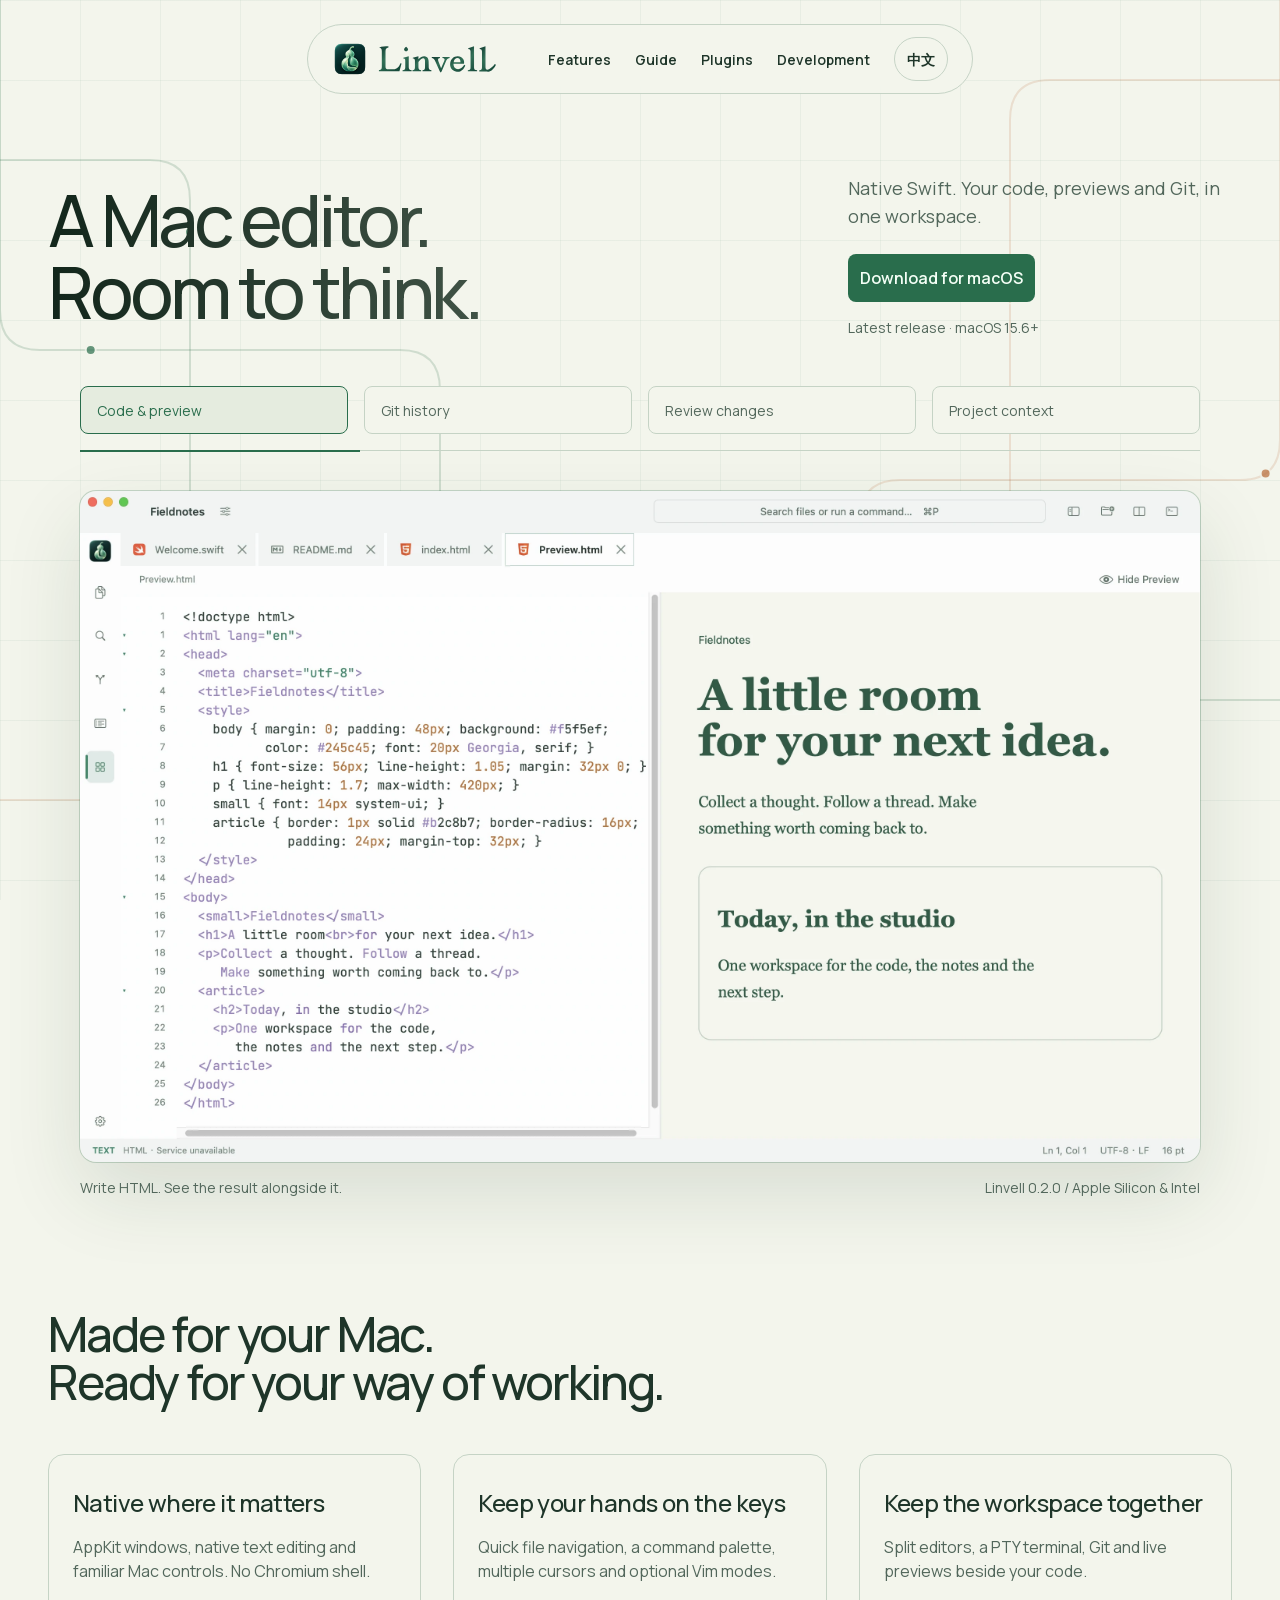
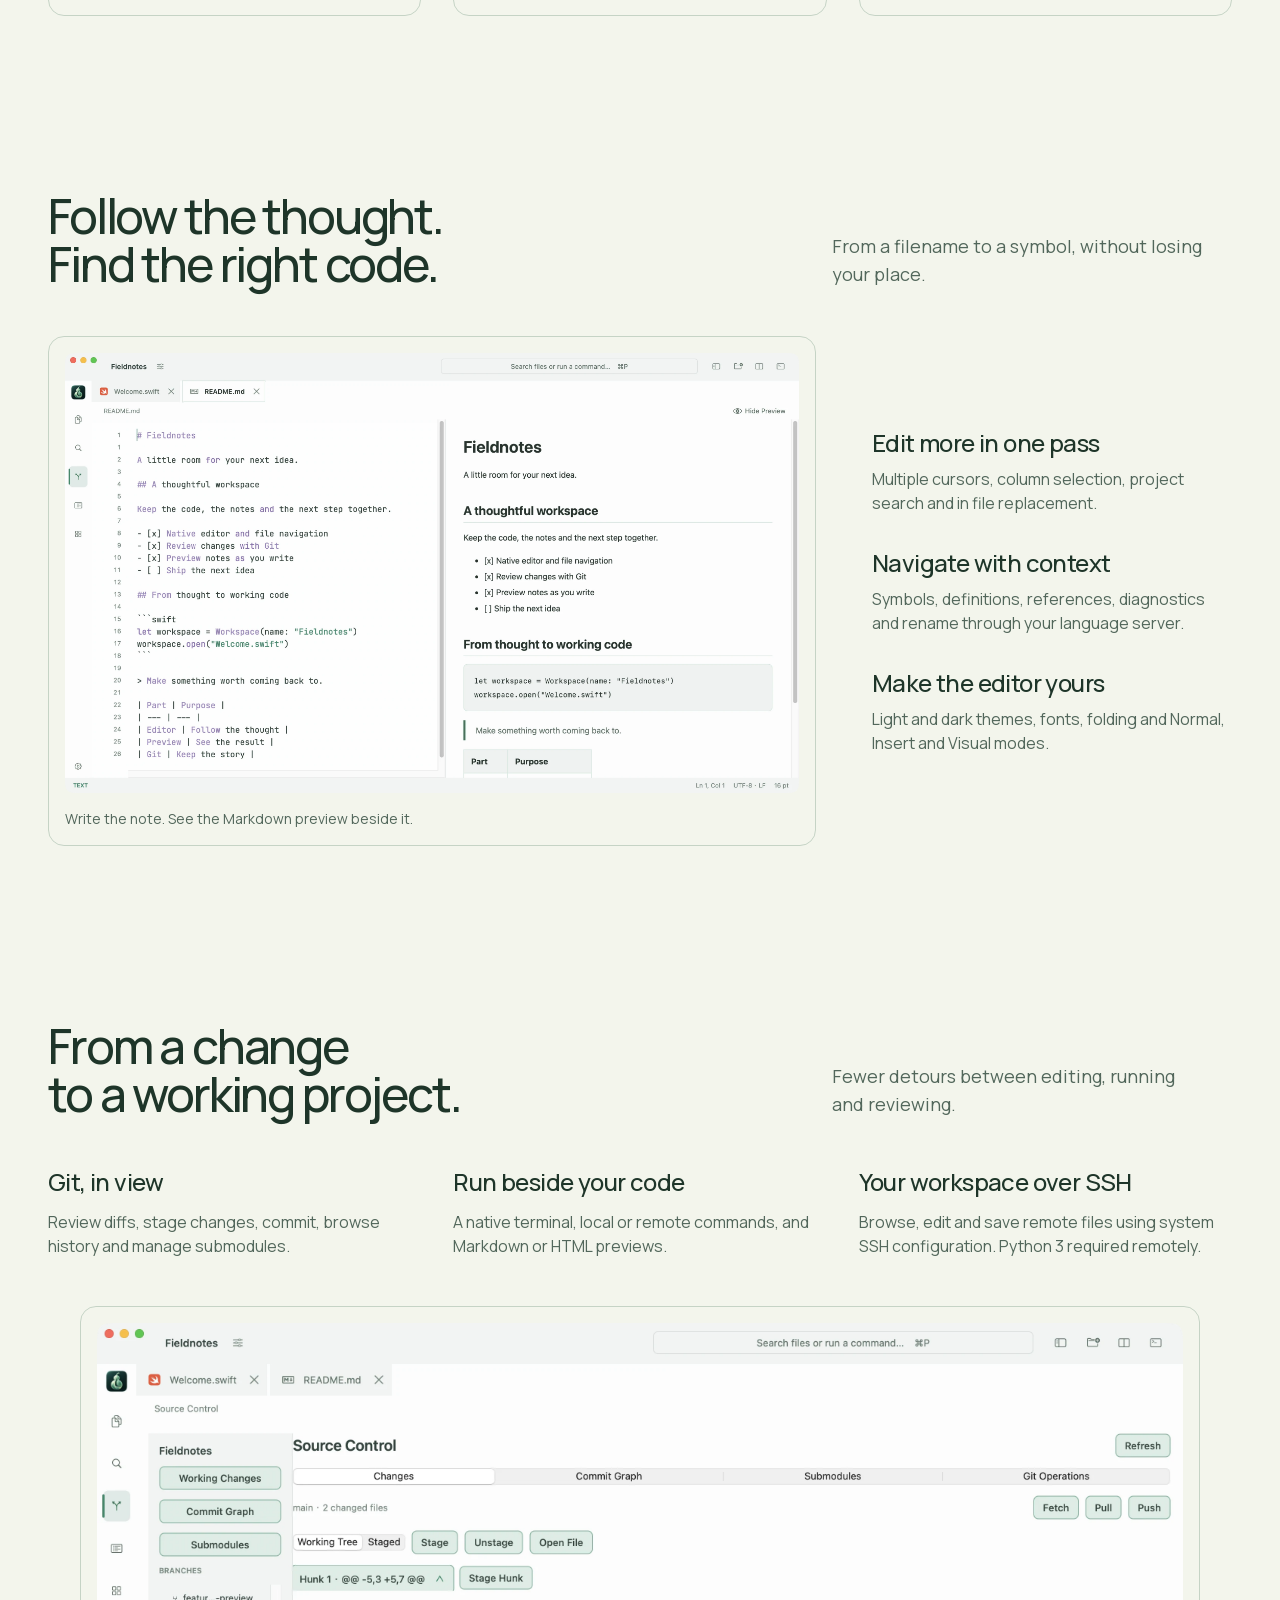
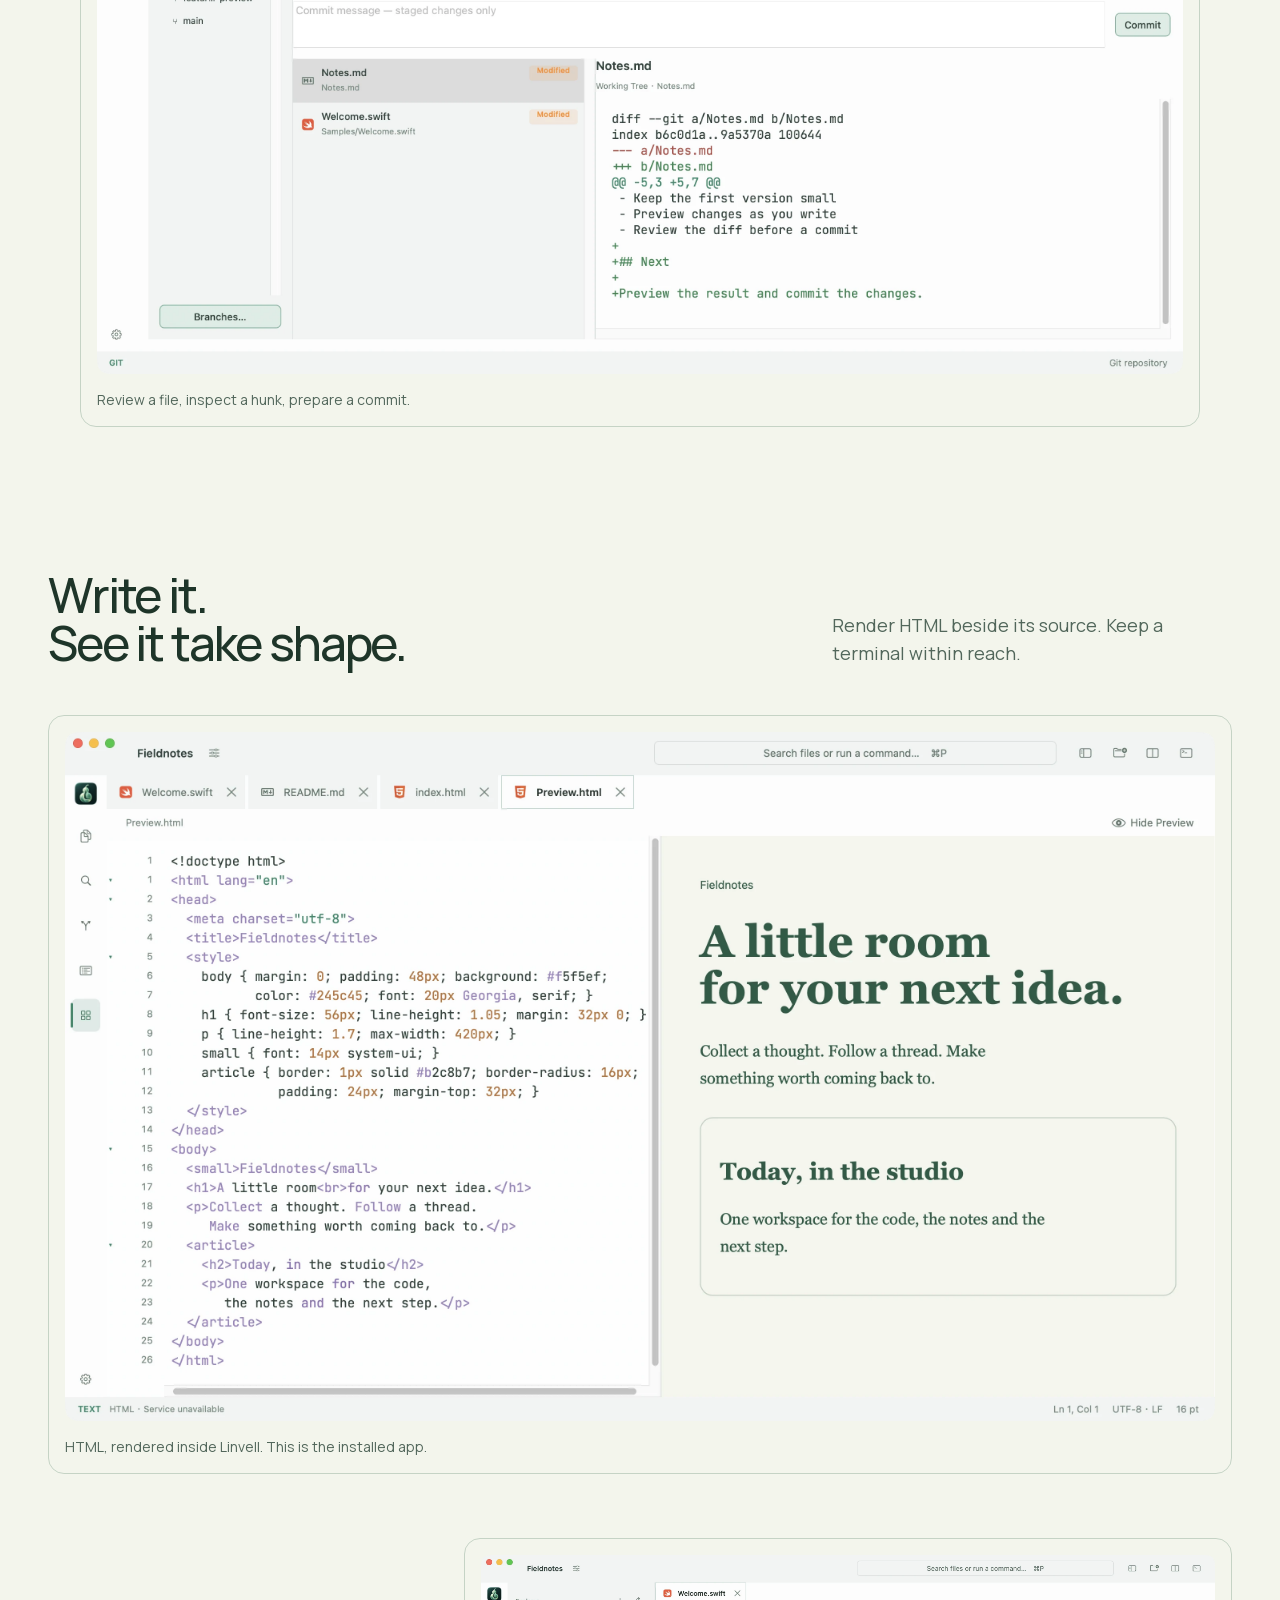
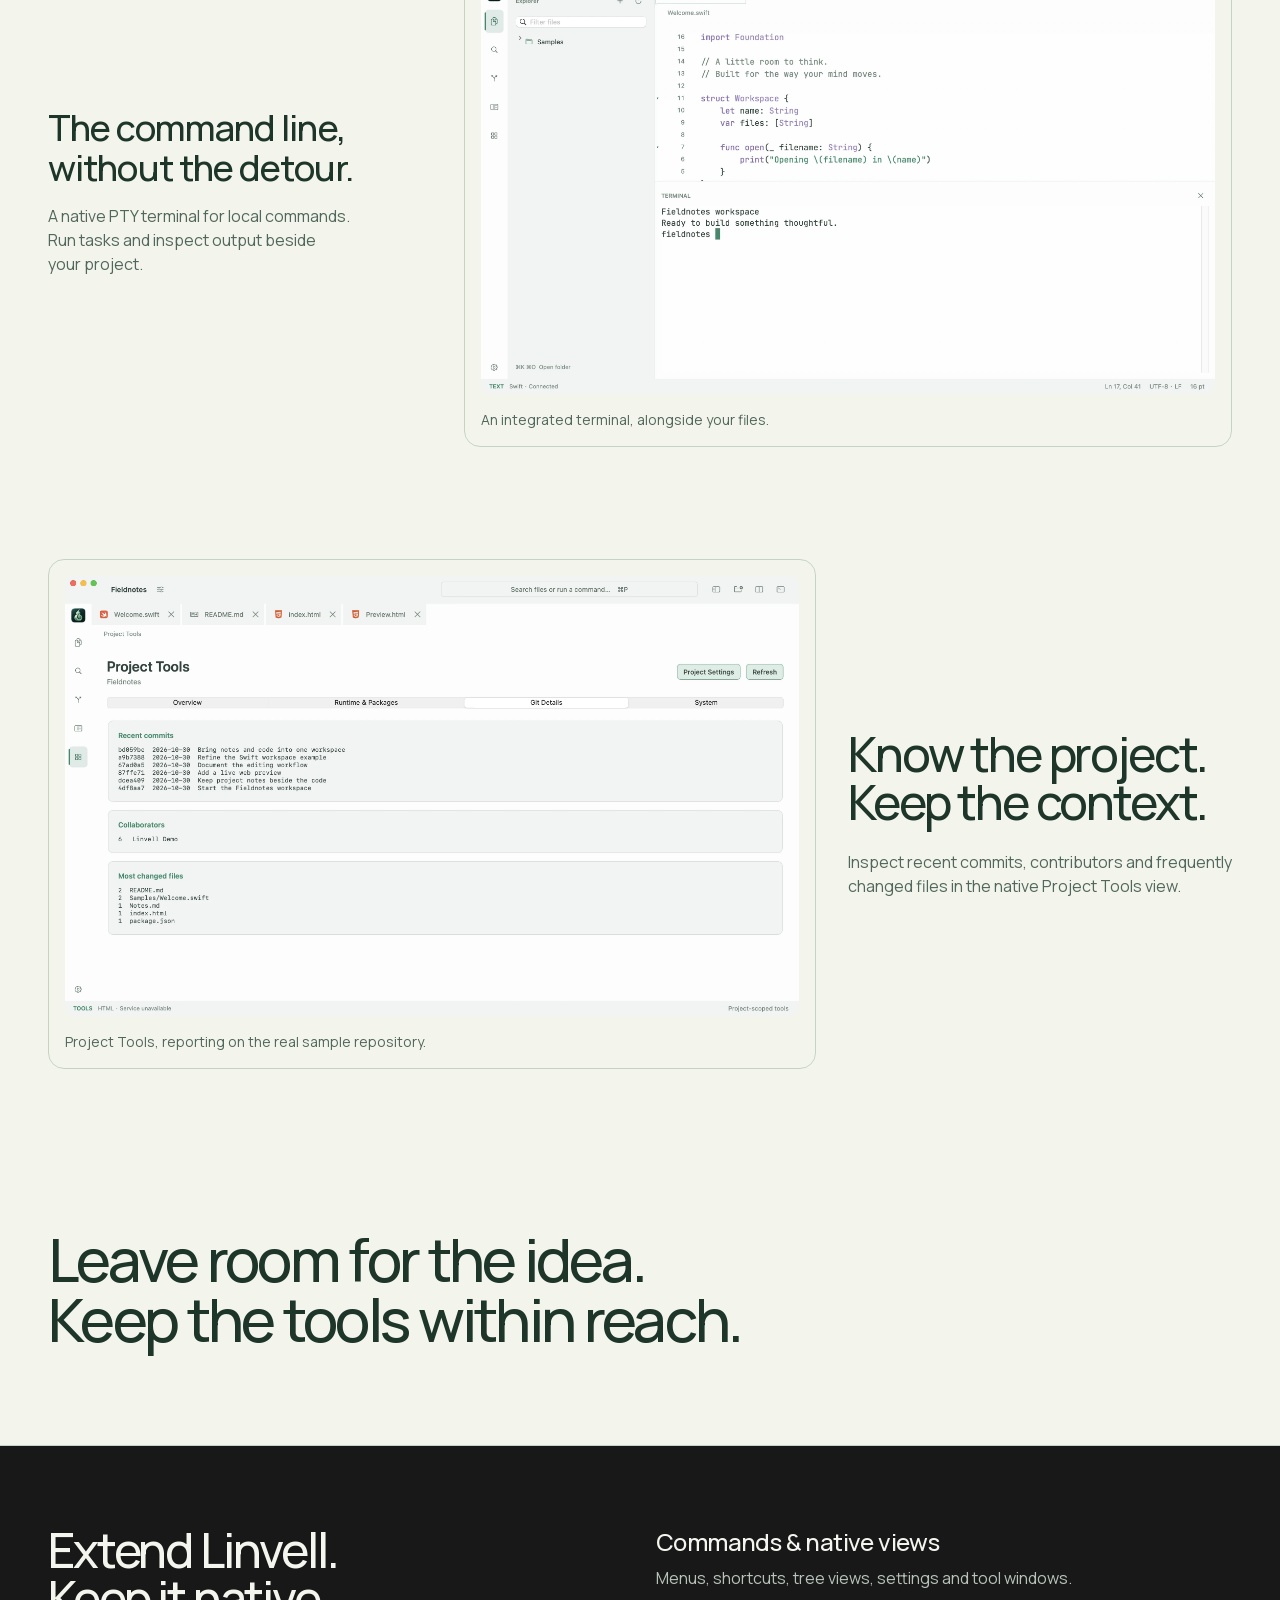
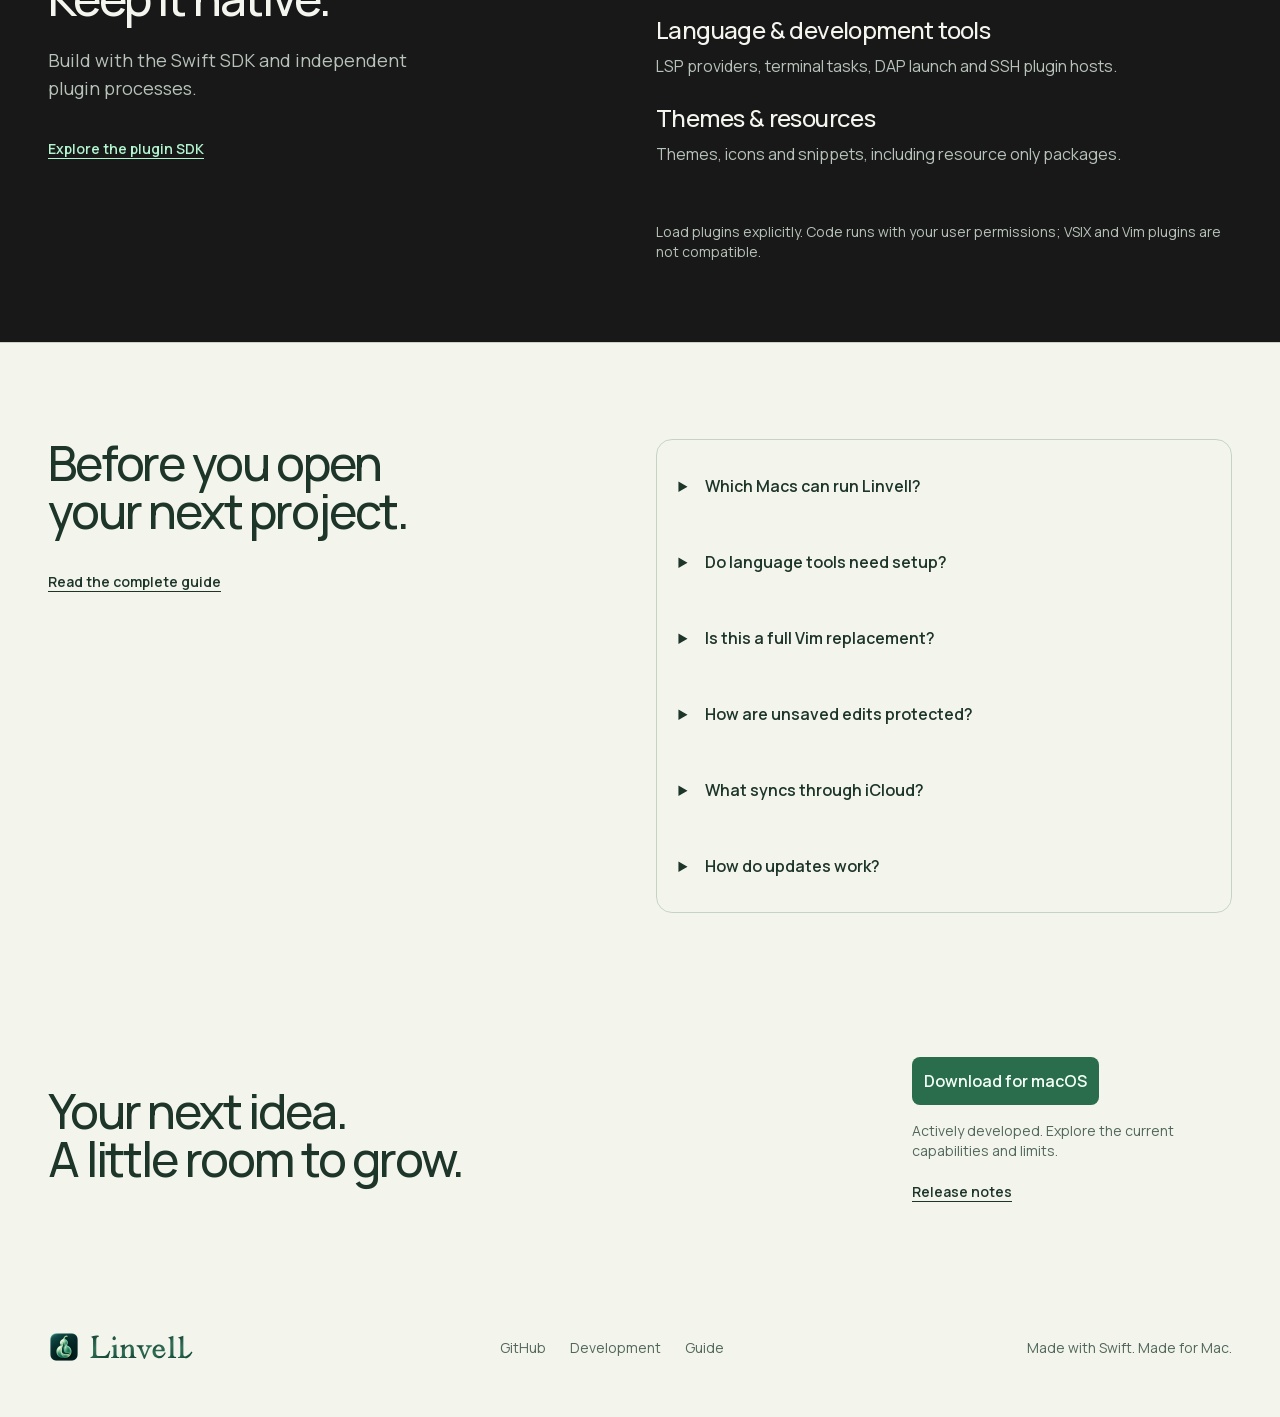
==== commit 5f36d355: "fix: keep homepage animations running without a pause button" ====
--- a/index.html
+++ b/index.html
@@ -9,7 +9,7 @@
 <meta property="og:type" content="website"><meta name="twitter:card" content="summary_large_image">
 <link rel="canonical" href="https://linvell.fuluwa.top/"><link rel="icon" type="image/png" href="assets/icon.png"><link rel="apple-touch-icon" href="assets/icon.png">
 <link rel="preload" href="assets/manrope.woff2" as="font" type="font/woff2" crossorigin>
-<link rel="stylesheet" href="home.css?v=20261030-workbench4"><script src="release.js" defer></script><script src="site.js" defer></script><script src="home.js?v=20261030-workbench4" defer></script>
+<link rel="stylesheet" href="home.css?v=20261030-continuous5"><script src="release.js" defer></script><script src="site.js" defer></script><script src="home.js?v=20261030-continuous5" defer></script>
 </head><body class="home"><div class="workspace-backdrop" aria-hidden="true"><svg viewBox="0 0 1440 900" preserveAspectRatio="xMidYMid slice"><path class="flow-route route-0" d="M-80 160H230Q270 160 270 200V660Q270 700 310 700H1520"/><circle class="flow-node node-0" r="5"><animateMotion dur="14s" begin="-0s" repeatCount="indefinite" path="M-80 160H230Q270 160 270 200V660Q270 700 310 700H1520"/></circle><circle class="flow-node node-0" r="3"><animateMotion dur="14s" begin="-7s" repeatCount="indefinite" path="M-80 160H230Q270 160 270 200V660Q270 700 310 700H1520"/></circle><path class="flow-route route-1" d="M1520 80H1130Q1090 80 1090 120V760Q1090 800 1050 800H-80"/><circle class="flow-node node-1" r="5"><animateMotion dur="17s" begin="-2s" repeatCount="indefinite" path="M1520 80H1130Q1090 80 1090 120V760Q1090 800 1050 800H-80"/></circle><circle class="flow-node node-1" r="3"><animateMotion dur="17s" begin="-9s" repeatCount="indefinite" path="M1520 80H1130Q1090 80 1090 120V760Q1090 800 1050 800H-80"/></circle><path class="flow-route route-2" d="M80-40V310Q80 350 120 350H480Q520 350 520 390V940"/><circle class="flow-node node-2" r="5"><animateMotion dur="20s" begin="-4s" repeatCount="indefinite" path="M80-40V310Q80 350 120 350H480Q520 350 520 390V940"/></circle><circle class="flow-node node-2" r="3"><animateMotion dur="20s" begin="-11s" repeatCount="indefinite" path="M80-40V310Q80 350 120 350H480Q520 350 520 390V940"/></circle><path class="flow-route route-3" d="M1360-40V440Q1360 480 1320 480H980Q940 480 940 520V940"/><circle class="flow-node node-3" r="5"><animateMotion dur="23s" begin="-6s" repeatCount="indefinite" path="M1360-40V440Q1360 480 1320 480H980Q940 480 940 520V940"/></circle><circle class="flow-node node-3" r="3"><animateMotion dur="23s" begin="-13s" repeatCount="indefinite" path="M1360-40V440Q1360 480 1320 480H980Q940 480 940 520V940"/></circle></svg></div><a data-en="Skip to content" data-zh="跳至正文" href="#main" class="skip">Skip to content</a>
 <header class="site-header"><a class="brand" href="/" aria-label="Linvell home" aria-current="page"><img src="assets/icon.png" width="36" height="36" alt=""><img class="wordmark" src="assets/wordmark.svg" width="124" height="37" alt="Linvell"></a>
 <button class="menu-toggle" type="button" aria-controls="navigation" aria-expanded="false" aria-label="Open navigation"><span></span><span></span></button>
@@ -153,4 +153,4 @@
 <div><a data-en="GitHub" data-zh="GitHub" href="https://github.com/huluxiaohuowa/Linvell" >GitHub</a><a data-en="Development" data-zh="开发进展" href="development.html" >Development</a><a data-en="Guide" data-zh="使用指南" href="guide.html" >Guide</a>
 </div>
 <p data-en="Made with Swift. Made for Mac." data-zh="用 Swift 打造，为 Mac 而生。" >Made with Swift. Made for Mac.</p>
-</footer><button class="motion-toggle" type="button" aria-pressed="false"><span data-en="Pause tour" data-zh="暂停演示" data-motion-label>Pause tour</span></button></body></html>+</footer></body></html>
--- a/home.css
+++ b/home.css
@@ -91,8 +91,8 @@
 .terminal-story{margin-top:var(--space-3xl);display:grid;grid-template-columns:minmax(0,4fr) minmax(0,8fr);gap:var(--space-xl);align-items:center}
 .terminal-story>div p{color:var(--muted);margin-top:var(--space-md);max-width:320px}.terminal-story>div h3{font-size:36px;line-height:40px}
 .plugins-band{background:var(--glass);border-block:1px solid var(--line)}
-.motion-toggle{position:fixed;right:var(--space-lg);bottom:var(--space-lg);z-index:11;min-height:44px;padding:var(--space-xs) var(--space-md);border:1px solid var(--line);border-radius:9999px;color:var(--muted);background:var(--glass);backdrop-filter:blur(16px);font-size:var(--text-sm)}
-.motion-toggle:hover{color:var(--ink);border-color:var(--green)}
+
+
 @keyframes hero-settle{from{opacity:0;transform:translateY(8px)}to{opacity:1;transform:translateY(0)}}
 @keyframes shot-arrive{from{opacity:0;transform:translateY(24px) rotateX(3deg)}to{opacity:1;transform:translateY(0) rotateX(0)}}
 .motion-running .site-header{animation:hero-settle .8s var(--motion) both}
@@ -104,7 +104,7 @@
 .js [data-reveal]{transition:opacity .8s var(--motion),transform .8s var(--motion)}
 .js [data-reveal]:not(.revealed){opacity:0;transform:translateY(24px)}
 .js [data-reveal].revealed{opacity:1;transform:translateY(0)}
-.motion-paused [data-reveal],.motion-paused .tagline .word{opacity:1!important;transform:none!important}
+
 .image-viewer{position:fixed;inset:0;margin:auto;padding:var(--space-lg);width:min(96%,1600px);max-width:none;max-height:94dvh;border:1px solid var(--line);border-radius:16px;background:var(--paper);color:var(--ink)}
 .image-viewer::backdrop{background:var(--shadow);backdrop-filter:blur(16px)}
 .image-viewer .viewer-close{float:right;border:1px solid var(--line);border-radius:8px;color:var(--ink);background:var(--surface);min-height:44px;padding:var(--space-xs) var(--space-md);margin-bottom:var(--space-md)}
@@ -128,14 +128,13 @@
 .workspace-tour+.product{margin-top:var(--space-xs)}
 .workspace-tour+.product a{background:var(--surface);overflow:clip}
 .workspace-tour+.product img{aspect-ratio:2874/1722;object-fit:contain}
-.motion-paused [data-reveal]{transition:none}
-html:not(.js) .workspace-tour{display:none}html:not(.js) .motion-toggle{display:none}
-@media(max-width:640px){.scene-controls{grid-template-columns:repeat(2,minmax(0,1fr));gap:var(--space-xs)}.scene-tab{padding:var(--space-xs) var(--space-sm);font-size:14px}.workspace-tour{margin-top:0}.workspace-backdrop{background-size:64px 64px}.workspace-backdrop svg{opacity:.5}}
+
+html:not(.js) .workspace-tour{display:none}@media(max-width:640px){.scene-controls{grid-template-columns:repeat(2,minmax(0,1fr));gap:var(--space-xs)}.scene-tab{padding:var(--space-xs) var(--space-sm);font-size:14px}.workspace-tour{margin-top:0}.workspace-backdrop{background-size:64px 64px}.workspace-backdrop svg{opacity:.5}}
 @media(prefers-reduced-motion:reduce){.scene-rail span{transition:none}}
 .scene-tab[aria-busy=true]{cursor:progress}
 @media(prefers-reduced-motion:reduce){.js [data-reveal]:not(.revealed){opacity:1;transform:none}.motion-running .hero .product,.motion-running .site-header,.motion-running .hero h1,.motion-running .hero .description,.motion-running .hero .actions,.motion-running .hero .availability{animation:none}}
 @media(max-width:800px){.hero{padding-top:var(--space-2xl);gap:var(--space-xl)}.hero-copy{grid-template-columns:minmax(0,1fr);gap:var(--space-lg)}.hero-support{justify-self:start;max-width:480px}.hero h1{font-size:60px;line-height:1}.hero-support .description{max-width:480px}.hero-support .actions{margin-top:var(--space-md)}.editing-grid,.terminal-story{grid-template-columns:minmax(0,1fr)}.product figcaption{flex-direction:column;gap:var(--space-xs)}.terminal-story{gap:var(--space-lg)}}
-@media(max-width:640px){.hero h1{font-size:48px}.motion-toggle{right:var(--space-md);bottom:var(--space-md)}.product a{border-radius:8px}.feature-shot,.detail,.terminal{padding:var(--space-xs)}.image-viewer{padding:var(--space-sm)}.site-footer{padding-bottom:var(--space-4xl)}}
+@media(max-width:640px){.hero h1{font-size:48px}.product a{border-radius:8px}.feature-shot,.detail,.terminal{padding:var(--space-xs)}.image-viewer{padding:var(--space-sm)}}
 
 /* Light native workbench with moving branch nodes, no atmospheric glow. */
 html{color-scheme:light}.brand .wordmark{filter:none}
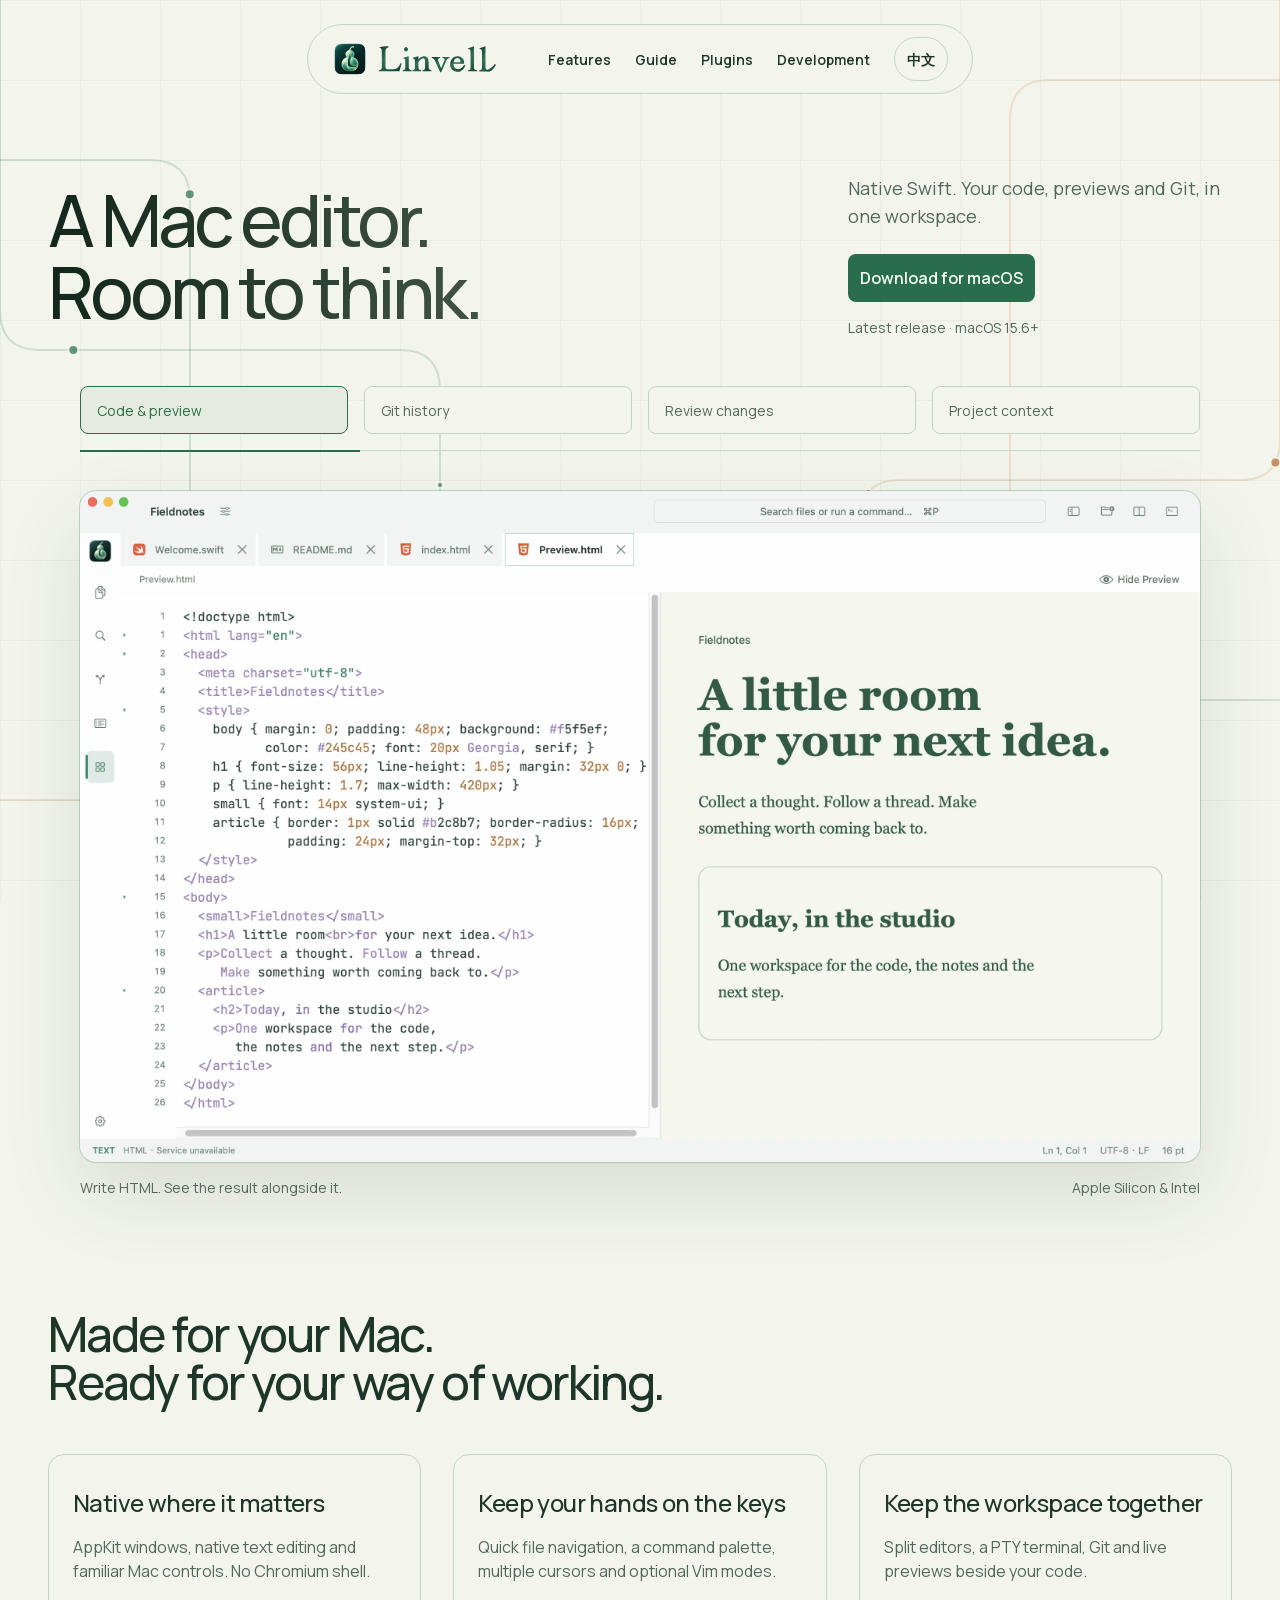
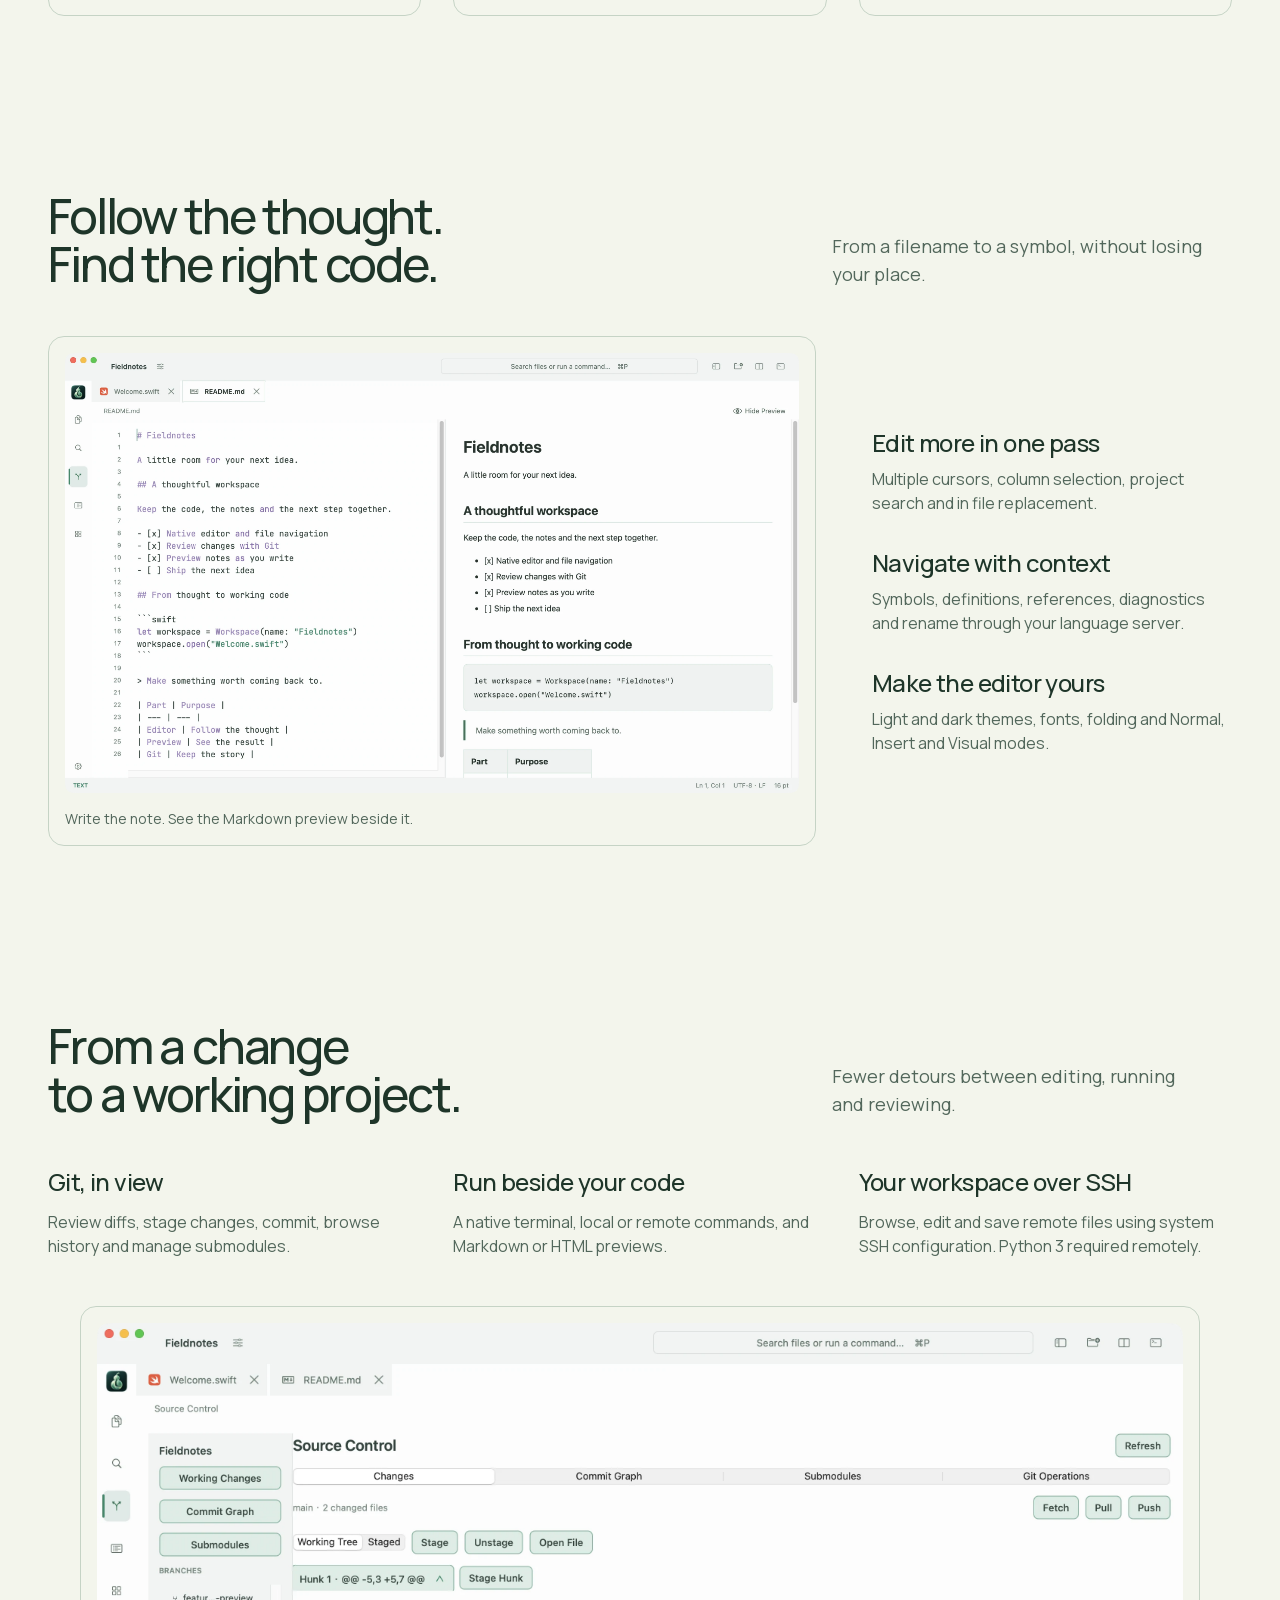
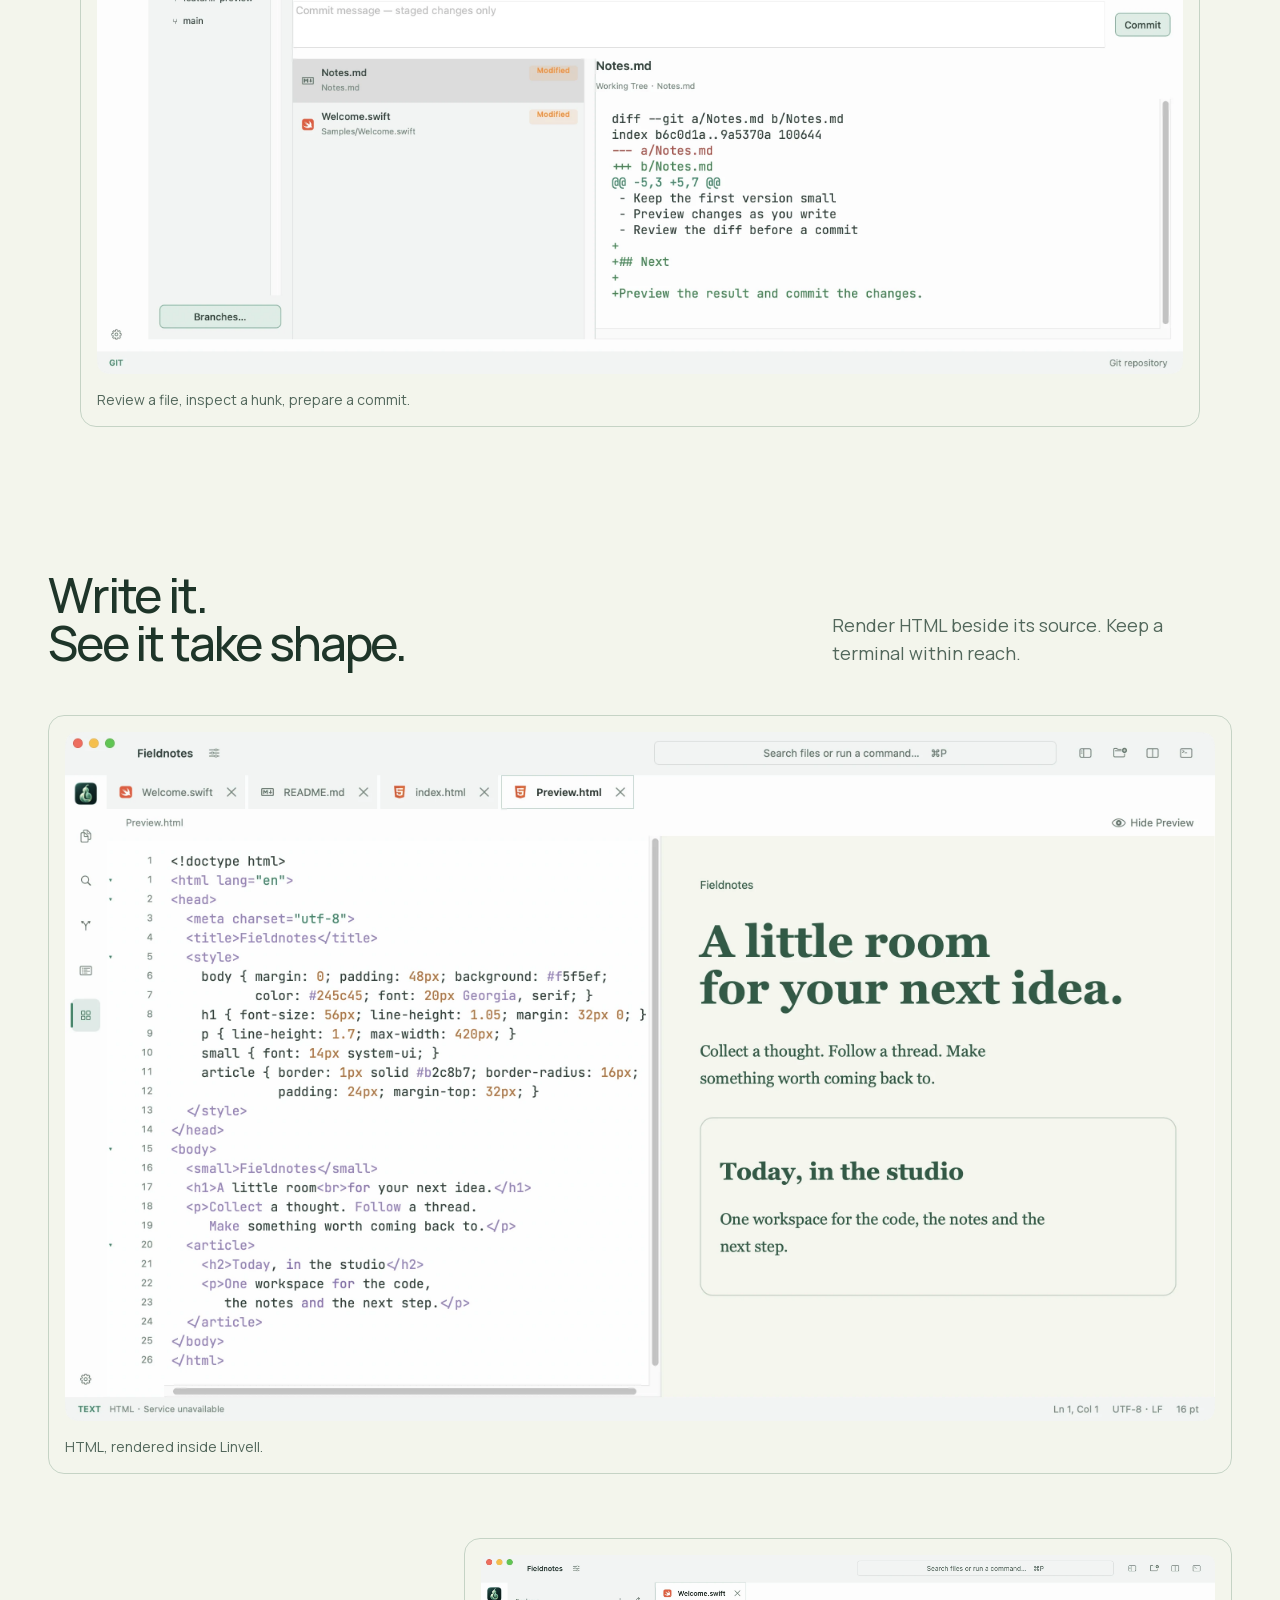
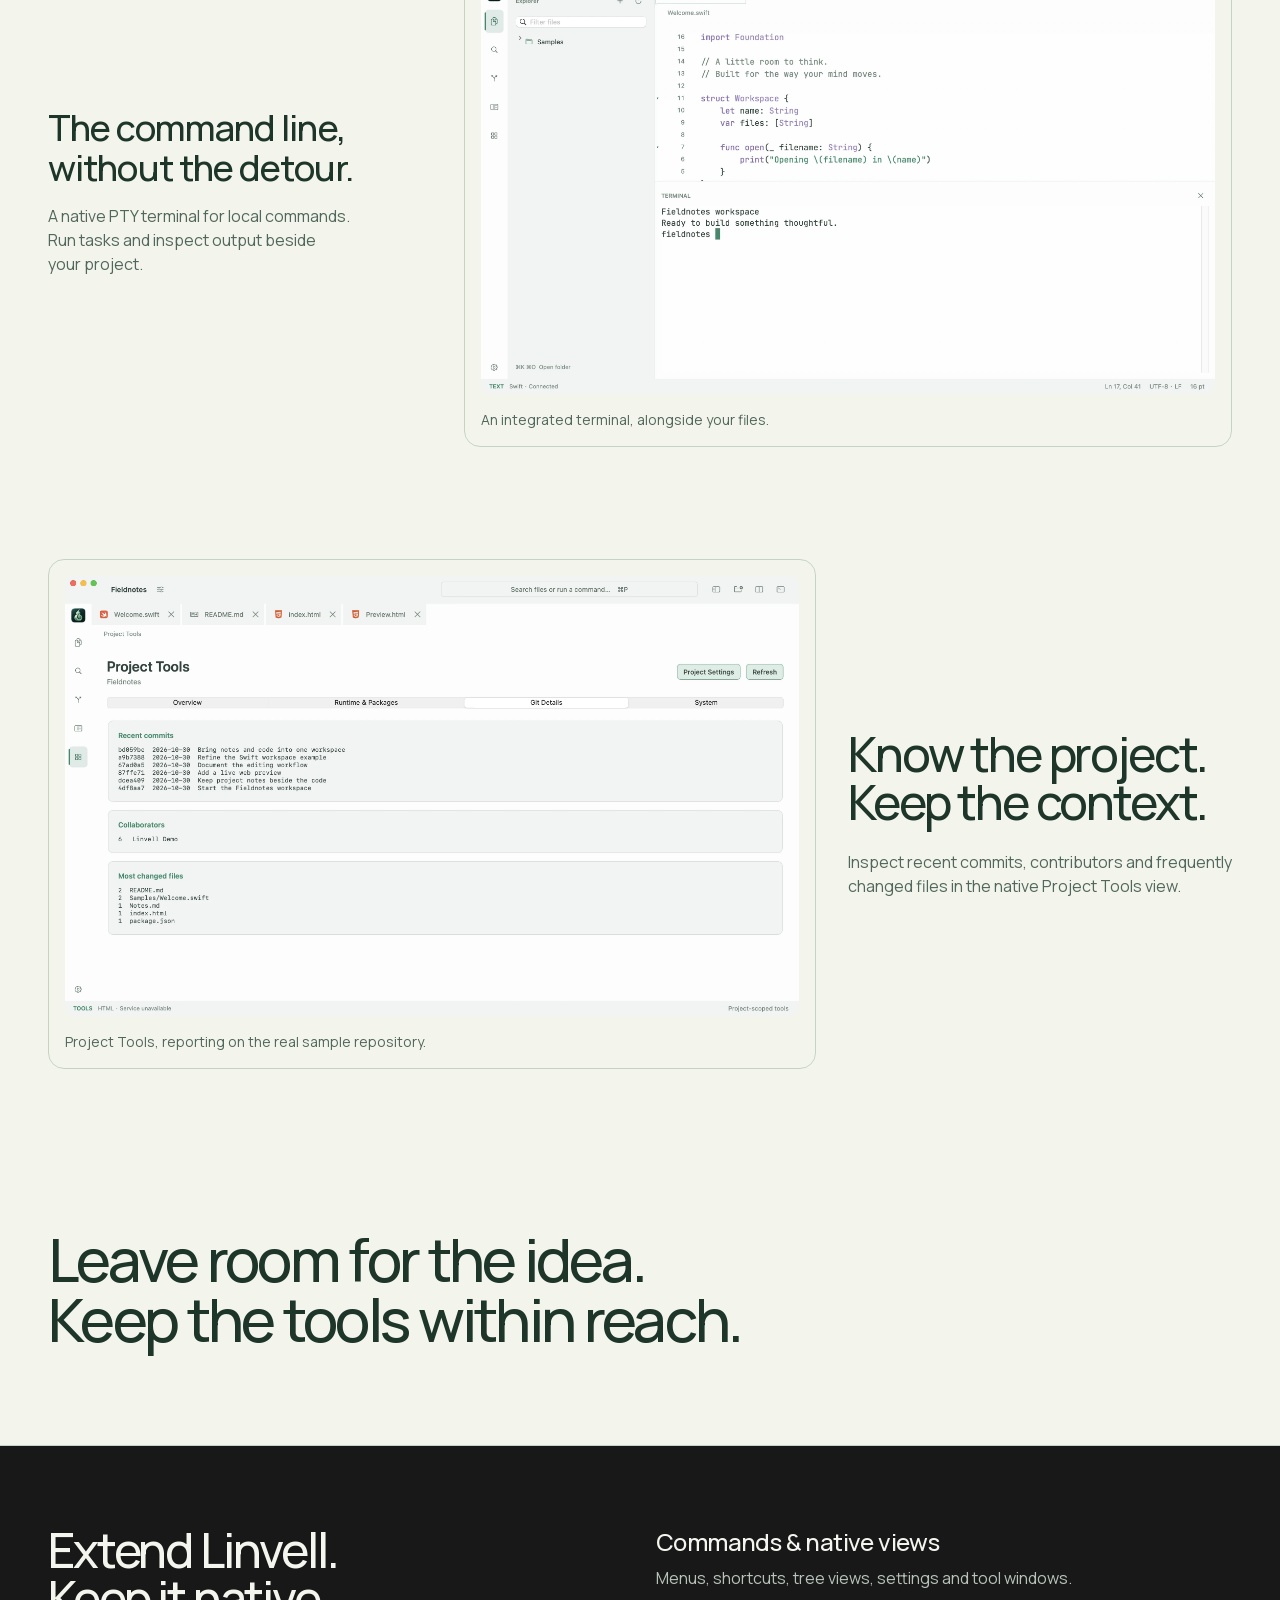
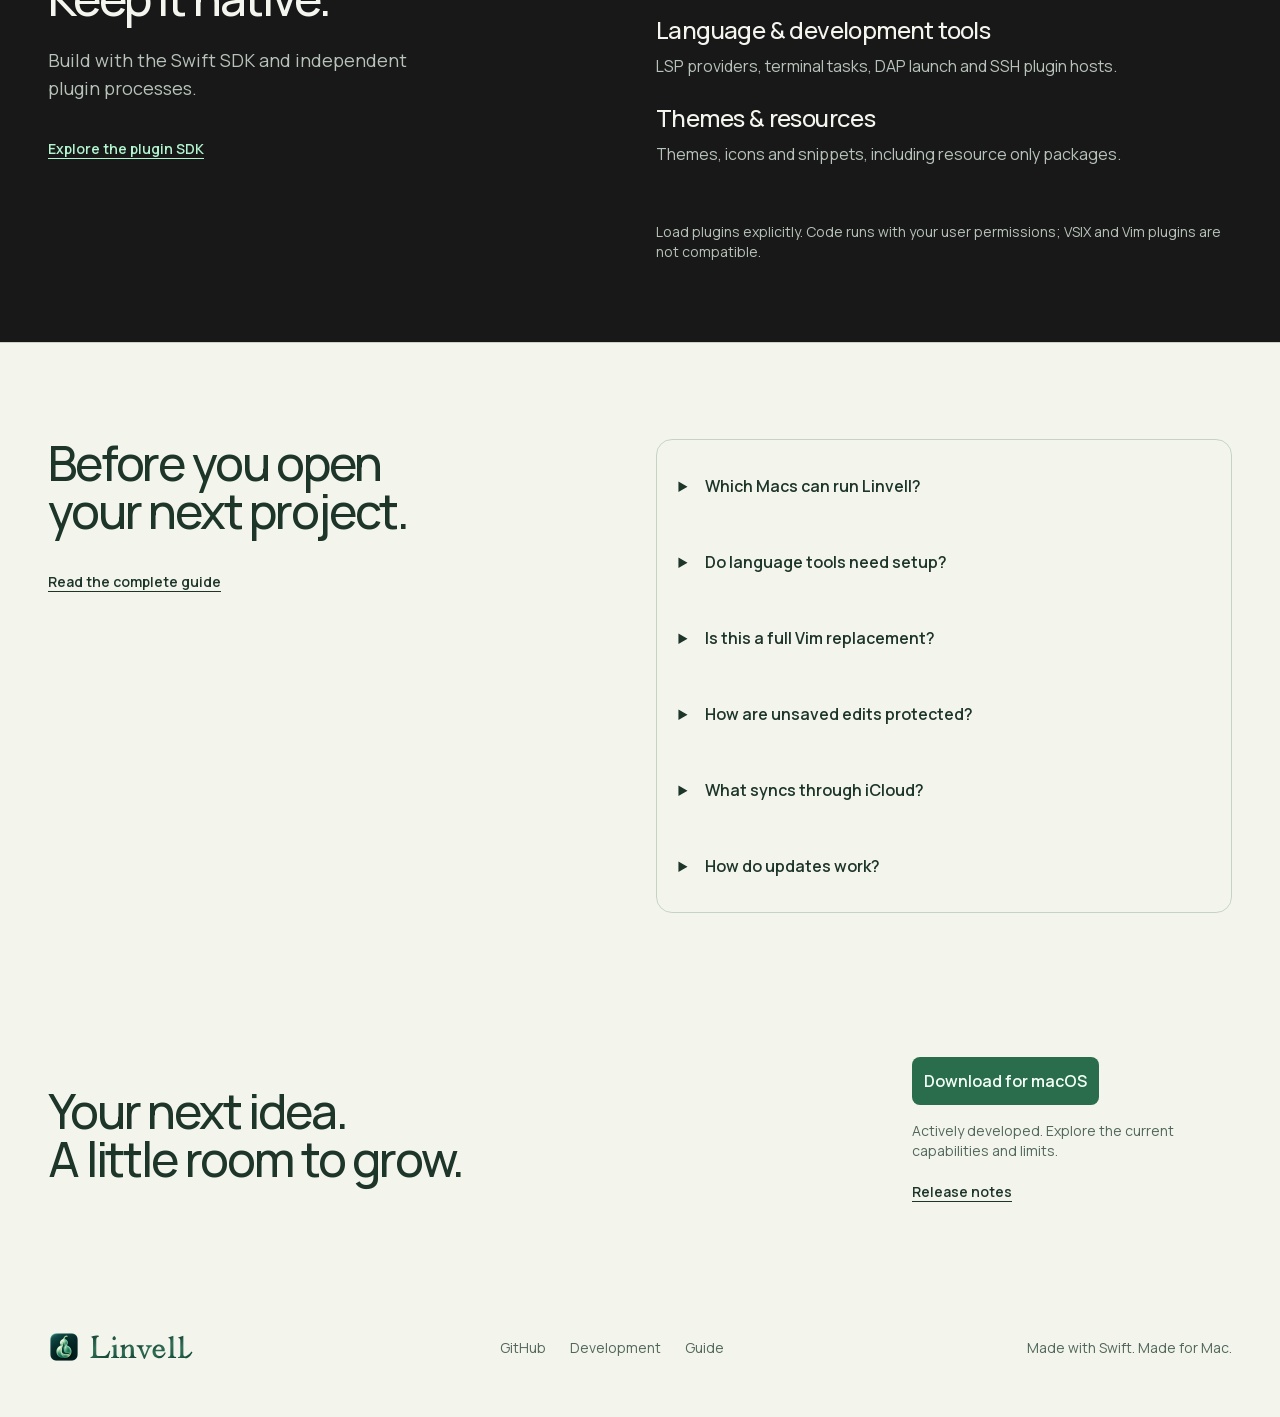
==== commit 30589bde: "fix: remove fixed app versions from screenshot captions" ====
--- a/index.html
+++ b/index.html
@@ -21,7 +21,7 @@
 <div class="hero-copy"><div class="intro">
 <h1 data-en="A Mac editor.&lt;br&gt;Room to think." data-zh="为 Mac 而生。&lt;br&gt;为灵感留白。" >A Mac editor.<br>Room to think.</h1></div><div class="hero-support">
 <p data-en="Native Swift. Your code, previews and Git, in one workspace." data-zh="原生 Swift 打造。代码、实时预览与 Git，在同一工作区衔接。" class="description">Native Swift. Your code, previews and Git, in one workspace.</p><div class="actions"><a data-en="Download for macOS" data-zh="下载 macOS 版" href="https://github.com/huluxiaohuowa/Linvell/releases/latest" class="button primary" data-release="download">Download for macOS</a></div><p class="availability" data-release="availability">Latest release / macOS 15.6+</p></div></div>
-<div class="workspace-tour" aria-label="Linvell workflow"><div class="scene-controls" role="tablist" aria-label="Explore Linvell"><button id="scene-preview" class="scene-tab" type="button" role="tab" aria-controls="workspace-scene" aria-selected="true" tabindex="0" data-scene="preview" data-image="assets/html-preview-en.webp" data-alt="HTML source and its actual rendered preview in Linvell" data-caption-en="Write HTML. See the result alongside it." data-caption-zh="编写 HTML，在旁边直接看到渲染结果。"><span data-en="Code & preview" data-zh="编辑与预览">Code & preview</span></button><button id="scene-history" class="scene-tab" type="button" role="tab" aria-controls="workspace-scene" aria-selected="false" tabindex="-1" data-scene="history" data-image="assets/git-graph-en.webp" data-alt="Real Git branch graph and commit history in Linvell" data-caption-en="Follow the branches. Read the project history." data-caption-zh="沿着分支线，查看项目的提交历史。"><span data-en="Git history" data-zh="Git 历史">Git history</span></button><button id="scene-changes" class="scene-tab" type="button" role="tab" aria-controls="workspace-scene" aria-selected="false" tabindex="-1" data-scene="changes" data-image="assets/git-changes-en.webp" data-alt="Modified files, hunk staging and Git diff in Linvell" data-caption-en="Inspect the diff. Prepare the next commit." data-caption-zh="检查文件差异，准备下一次提交。"><span data-en="Review changes" data-zh="检查变更">Review changes</span></button><button id="scene-tools" class="scene-tab" type="button" role="tab" aria-controls="workspace-scene" aria-selected="false" tabindex="-1" data-scene="tools" data-image="assets/project-tools-en.webp" data-alt="Native project tools reporting recent commits and contributors" data-caption-en="Keep the repository context in view." data-caption-zh="在工作区中保留仓库上下文。"><span data-en="Project context" data-zh="项目工具">Project context</span></button></div><div class="scene-rail" aria-hidden="true"><span></span></div></div><figure class="product" data-kind="product" id="workspace-scene" role="tabpanel" aria-labelledby="scene-preview"><a href="assets/html-preview-en.webp" aria-label="View the current Linvell workflow screenshot full size"><img src="assets/html-preview-en.webp" width="2874" height="1722" alt="HTML source beside its actual rendered preview in Linvell 0.2.0" fetchpriority="high"></a><figcaption><span class="scene-caption" data-en="Write HTML. See the result alongside it." data-zh="编写 HTML，在旁边直接看到渲染结果。">Write HTML. See the result alongside it.</span><span>Linvell 0.2.0 / Apple Silicon &amp; Intel</span></figcaption></figure>
+<div class="workspace-tour" aria-label="Linvell workflow"><div class="scene-controls" role="tablist" aria-label="Explore Linvell"><button id="scene-preview" class="scene-tab" type="button" role="tab" aria-controls="workspace-scene" aria-selected="true" tabindex="0" data-scene="preview" data-image="assets/html-preview-en.webp" data-alt="HTML source and its actual rendered preview in Linvell" data-caption-en="Write HTML. See the result alongside it." data-caption-zh="编写 HTML，在旁边直接看到渲染结果。"><span data-en="Code & preview" data-zh="编辑与预览">Code & preview</span></button><button id="scene-history" class="scene-tab" type="button" role="tab" aria-controls="workspace-scene" aria-selected="false" tabindex="-1" data-scene="history" data-image="assets/git-graph-en.webp" data-alt="Real Git branch graph and commit history in Linvell" data-caption-en="Follow the branches. Read the project history." data-caption-zh="沿着分支线，查看项目的提交历史。"><span data-en="Git history" data-zh="Git 历史">Git history</span></button><button id="scene-changes" class="scene-tab" type="button" role="tab" aria-controls="workspace-scene" aria-selected="false" tabindex="-1" data-scene="changes" data-image="assets/git-changes-en.webp" data-alt="Modified files, hunk staging and Git diff in Linvell" data-caption-en="Inspect the diff. Prepare the next commit." data-caption-zh="检查文件差异，准备下一次提交。"><span data-en="Review changes" data-zh="检查变更">Review changes</span></button><button id="scene-tools" class="scene-tab" type="button" role="tab" aria-controls="workspace-scene" aria-selected="false" tabindex="-1" data-scene="tools" data-image="assets/project-tools-en.webp" data-alt="Native project tools reporting recent commits and contributors" data-caption-en="Keep the repository context in view." data-caption-zh="在工作区中保留仓库上下文。"><span data-en="Project context" data-zh="项目工具">Project context</span></button></div><div class="scene-rail" aria-hidden="true"><span></span></div></div><figure class="product" data-kind="product" id="workspace-scene" role="tabpanel" aria-labelledby="scene-preview"><a href="assets/html-preview-en.webp" aria-label="View the current Linvell workflow screenshot full size"><img src="assets/html-preview-en.webp" width="2874" height="1722" alt="HTML source beside its rendered preview in Linvell" fetchpriority="high"></a><figcaption><span class="scene-caption" data-en="Write HTML. See the result alongside it." data-zh="编写 HTML，在旁边直接看到渲染结果。">Write HTML. See the result alongside it.</span><span>Apple Silicon &amp; Intel</span></figcaption></figure>
 </section>
 <section class="container foundation" id="features">
 <h2 data-en="Made for your Mac.&lt;br&gt;Ready for your way of working." data-zh="熟悉的 Mac 体验。&lt;br&gt;顺手的开发方式。" >Made for your Mac.<br>Ready for your way of working.</h2>
@@ -84,7 +84,7 @@
 </div>
 <figure class="terminal" data-kind="product"><a href="assets/git-changes-en.webp" aria-label="Linvell Git changes interface with modified files, hunk staging controls and colored diff"><img src="assets/git-changes-en.webp" width="2874" height="1722" loading="lazy" alt="Linvell Git changes interface with modified files, hunk staging controls and colored diff"></a><figcaption><span data-en="Review a file, inspect a hunk, prepare a commit." data-zh="查看文件变更、检查差异块，准备提交。" >Review a file, inspect a hunk, prepare a commit.</span></figcaption></figure>
 </section>
-<section class="preview-showcase container" id="previews"><div class="section-head"><h2 data-en="Write it.&lt;br&gt;See it take shape." data-zh="写下代码，&lt;br&gt;看见它的模样。" >Write it.<br>See it take shape.</h2><p data-en="Render HTML beside its source. Keep a terminal within reach." data-zh="HTML 源码与渲染结果并排显示，终端随时可用。" >Render HTML beside its source. Keep a terminal within reach.</p></div><figure class="feature-shot" data-kind="product"><a href="assets/html-preview-en.webp" aria-label="Linvell showing formatted HTML code beside the actual rendered Fieldnotes webpage"><img src="assets/html-preview-en.webp" width="2874" height="1722" loading="lazy" alt="Linvell showing formatted HTML code beside the actual rendered Fieldnotes webpage"></a><figcaption><span data-en="HTML, rendered inside Linvell. This is the installed app." data-zh="在 Linvell 中直接渲染 HTML，画面来自本机安装版。" >HTML, rendered inside Linvell. This is the installed app.</span></figcaption></figure><div class="terminal-story"><div><h3 data-en="The command line,&lt;br&gt;without the detour." data-zh="命令行，&lt;br&gt;就在工作区里。" >The command line,<br>without the detour.</h3><p data-en="A native PTY terminal for local commands. Run tasks and inspect output beside your project." data-zh="通过原生 PTY 终端执行本地命令，在项目旁运行任务、查看输出。" >A native PTY terminal for local commands. Run tasks and inspect output beside your project.</p></div><figure class="feature-shot" data-kind="product"><a href="assets/terminal-en.webp" aria-label="Linvell English workspace with a working integrated terminal"><img src="assets/terminal-en.webp" width="2874" height="1722" loading="lazy" alt="Linvell English workspace with a working integrated terminal"></a><figcaption><span data-en="An integrated terminal, alongside your files." data-zh="文件与原生终端，同处一个工作区。" >An integrated terminal, alongside your files.</span></figcaption></figure></div></section><section class="tools-story container"><figure class="feature-shot" data-kind="product"><a href="assets/project-tools-en.webp" aria-label="View native project tools full size"><img src="assets/project-tools-en.webp" width="2874" height="1722" loading="lazy" alt="Linvell native Project Tools showing the sample repository's recent commits, collaborators and most changed files"></a><figcaption><span data-en="Project Tools, reporting on the real sample repository." data-zh="项目工具：查看示例仓库的真实分析结果。">Project Tools, reporting on the real sample repository.</span></figcaption></figure><div><h2 data-en="Know the project.&lt;br&gt;Keep the context." data-zh="了解项目，&lt;br&gt;保留上下文。">Know the project.<br>Keep the context.</h2><p data-en="Inspect recent commits, contributors and frequently changed files in the native Project Tools view." data-zh="在原生项目工具中查看近期提交、贡献者与经常修改的文件。">Inspect recent commits, contributors and frequently changed files in the native Project Tools view.</p></div></section>
+<section class="preview-showcase container" id="previews"><div class="section-head"><h2 data-en="Write it.&lt;br&gt;See it take shape." data-zh="写下代码，&lt;br&gt;看见它的模样。" >Write it.<br>See it take shape.</h2><p data-en="Render HTML beside its source. Keep a terminal within reach." data-zh="HTML 源码与渲染结果并排显示，终端随时可用。" >Render HTML beside its source. Keep a terminal within reach.</p></div><figure class="feature-shot" data-kind="product"><a href="assets/html-preview-en.webp" aria-label="Linvell showing formatted HTML code beside the actual rendered Fieldnotes webpage"><img src="assets/html-preview-en.webp" width="2874" height="1722" loading="lazy" alt="Linvell showing formatted HTML code beside the actual rendered Fieldnotes webpage"></a><figcaption><span data-en="HTML, rendered inside Linvell." data-zh="在 Linvell 中直接渲染 HTML。" >HTML, rendered inside Linvell.</span></figcaption></figure><div class="terminal-story"><div><h3 data-en="The command line,&lt;br&gt;without the detour." data-zh="命令行，&lt;br&gt;就在工作区里。" >The command line,<br>without the detour.</h3><p data-en="A native PTY terminal for local commands. Run tasks and inspect output beside your project." data-zh="通过原生 PTY 终端执行本地命令，在项目旁运行任务、查看输出。" >A native PTY terminal for local commands. Run tasks and inspect output beside your project.</p></div><figure class="feature-shot" data-kind="product"><a href="assets/terminal-en.webp" aria-label="Linvell English workspace with a working integrated terminal"><img src="assets/terminal-en.webp" width="2874" height="1722" loading="lazy" alt="Linvell English workspace with a working integrated terminal"></a><figcaption><span data-en="An integrated terminal, alongside your files." data-zh="文件与原生终端，同处一个工作区。" >An integrated terminal, alongside your files.</span></figcaption></figure></div></section><section class="tools-story container"><figure class="feature-shot" data-kind="product"><a href="assets/project-tools-en.webp" aria-label="View native project tools full size"><img src="assets/project-tools-en.webp" width="2874" height="1722" loading="lazy" alt="Linvell native Project Tools showing the sample repository's recent commits, collaborators and most changed files"></a><figcaption><span data-en="Project Tools, reporting on the real sample repository." data-zh="项目工具：查看示例仓库的真实分析结果。">Project Tools, reporting on the real sample repository.</span></figcaption></figure><div><h2 data-en="Know the project.&lt;br&gt;Keep the context." data-zh="了解项目，&lt;br&gt;保留上下文。">Know the project.<br>Keep the context.</h2><p data-en="Inspect recent commits, contributors and frequently changed files in the native Project Tools view." data-zh="在原生项目工具中查看近期提交、贡献者与经常修改的文件。">Inspect recent commits, contributors and frequently changed files in the native Project Tools view.</p></div></section>
 <section class="tagline container" aria-label="Linvell philosophy">
 <p data-en="Leave room for the idea.&lt;br&gt;Keep the tools within reach." data-zh="给想法，留一点空间。&lt;br&gt;让工具，随时触手可及。" >Leave room for the idea.<br>Keep the tools within reach.</p>
 </section>
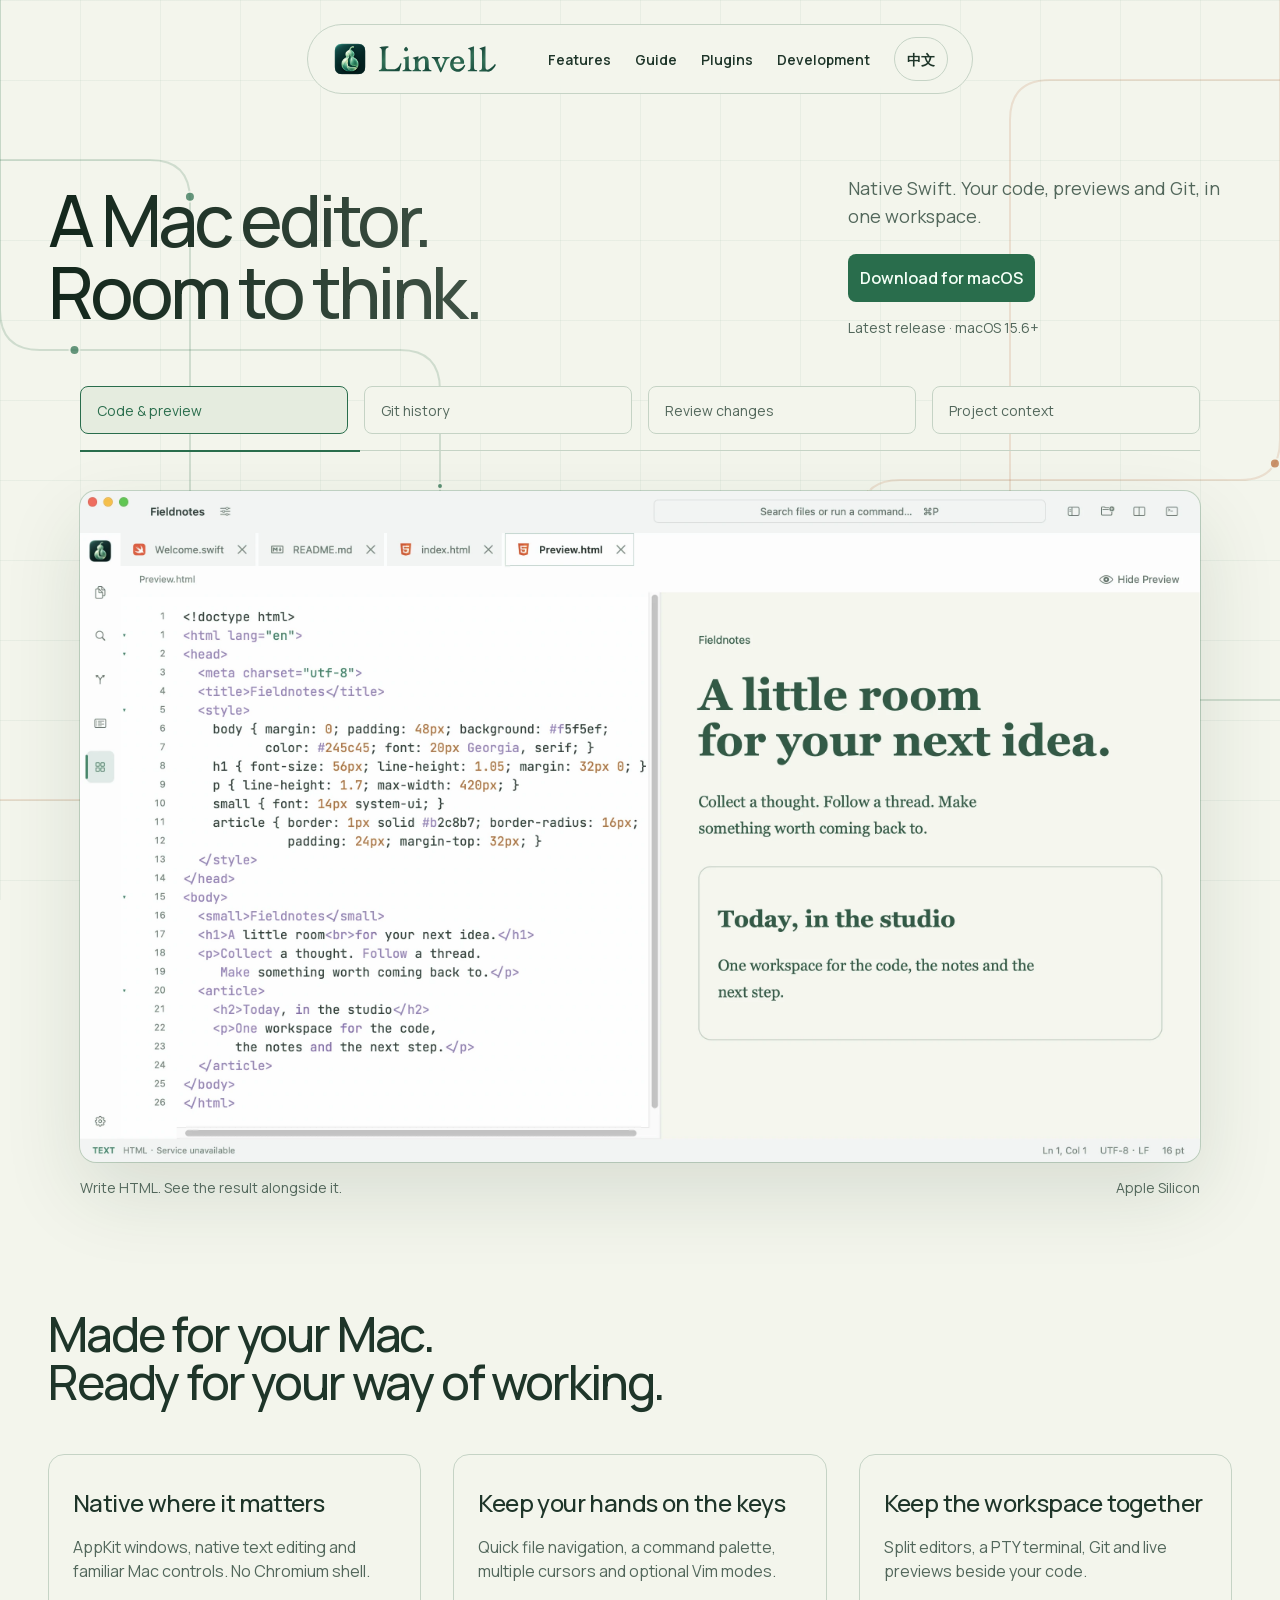
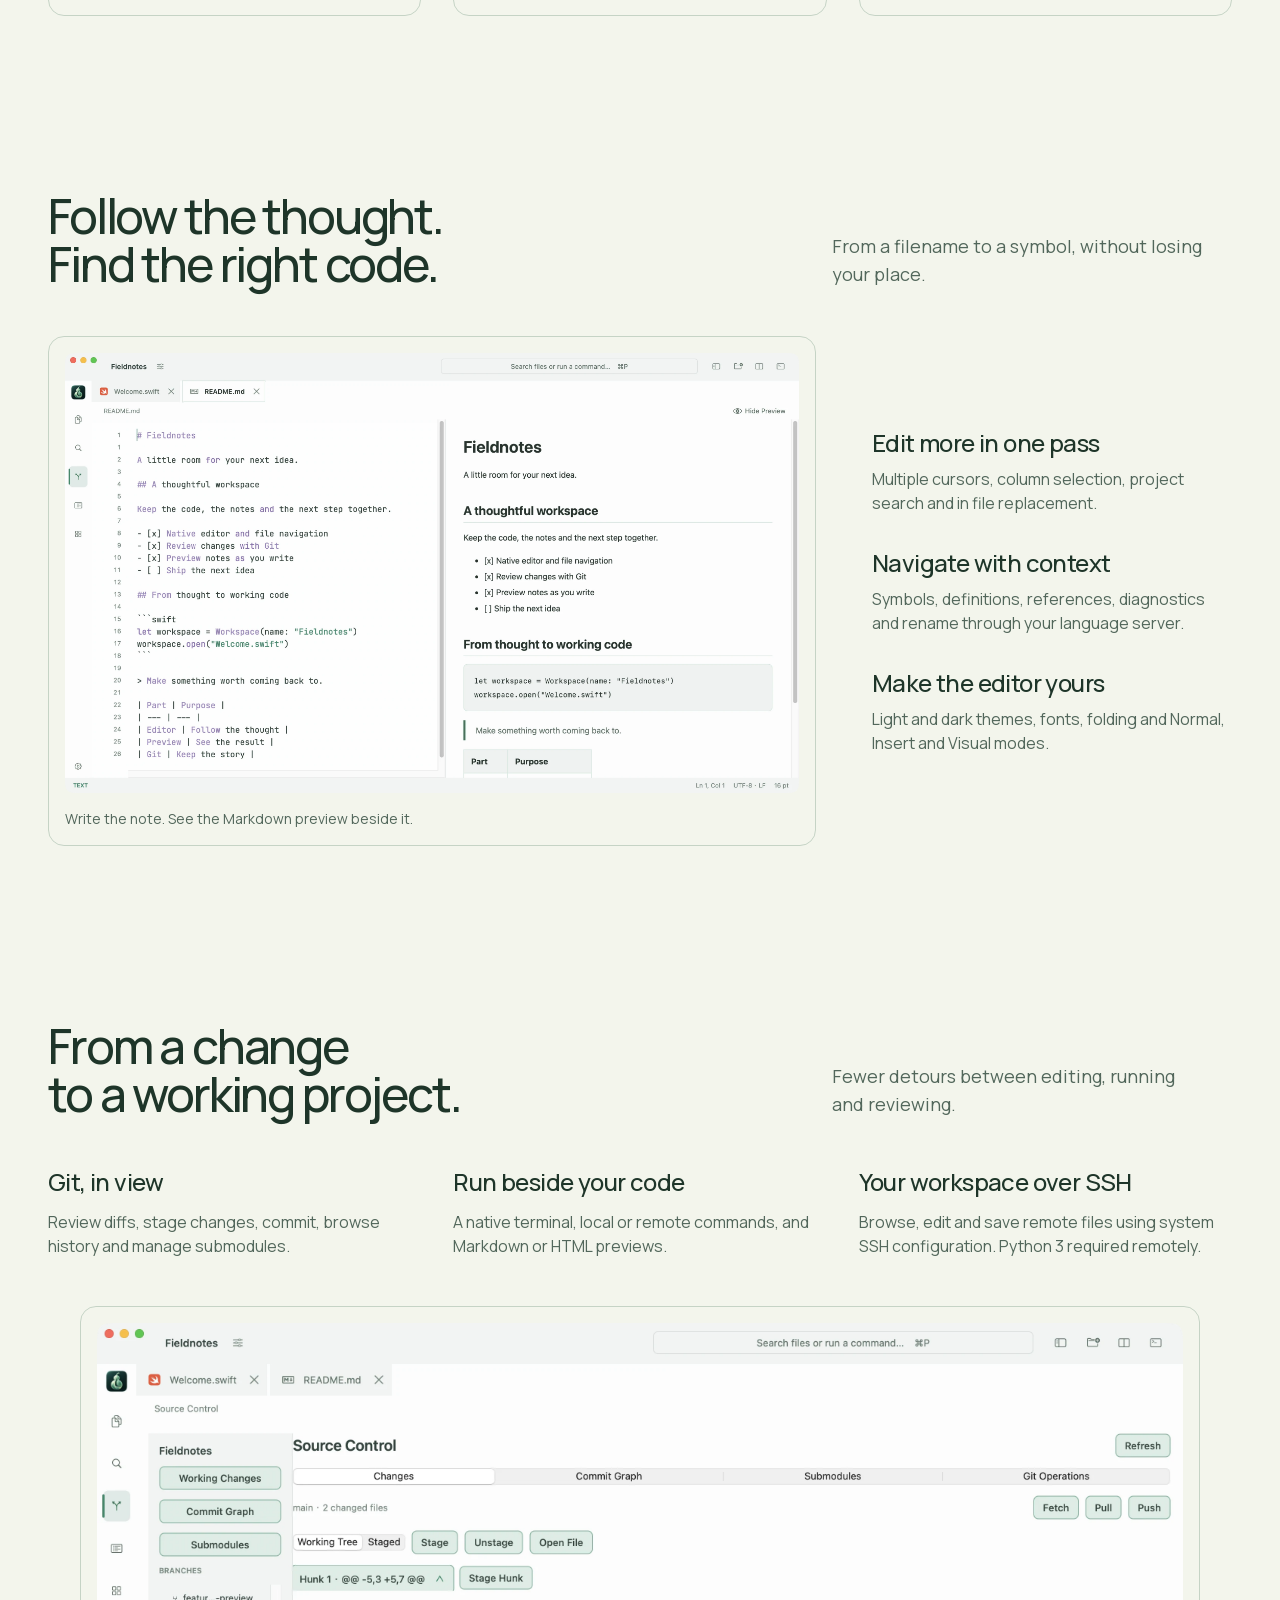
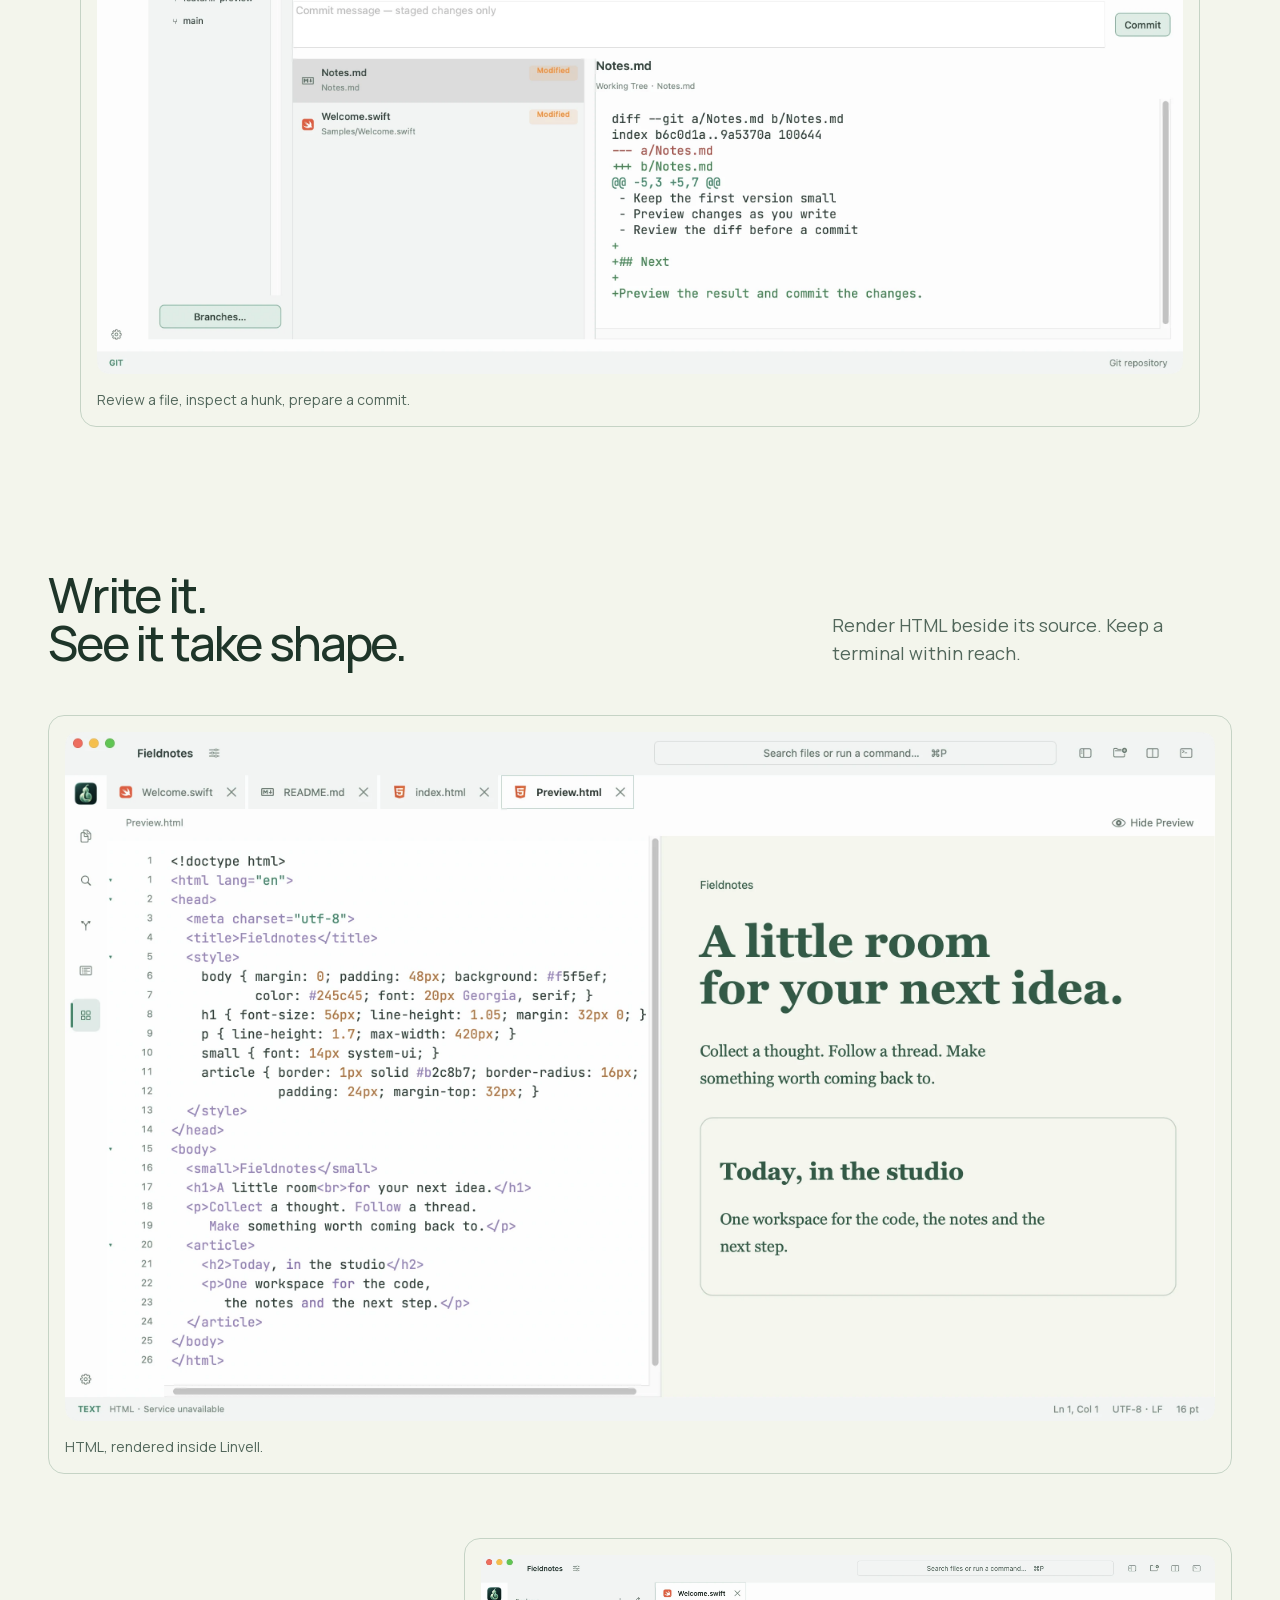
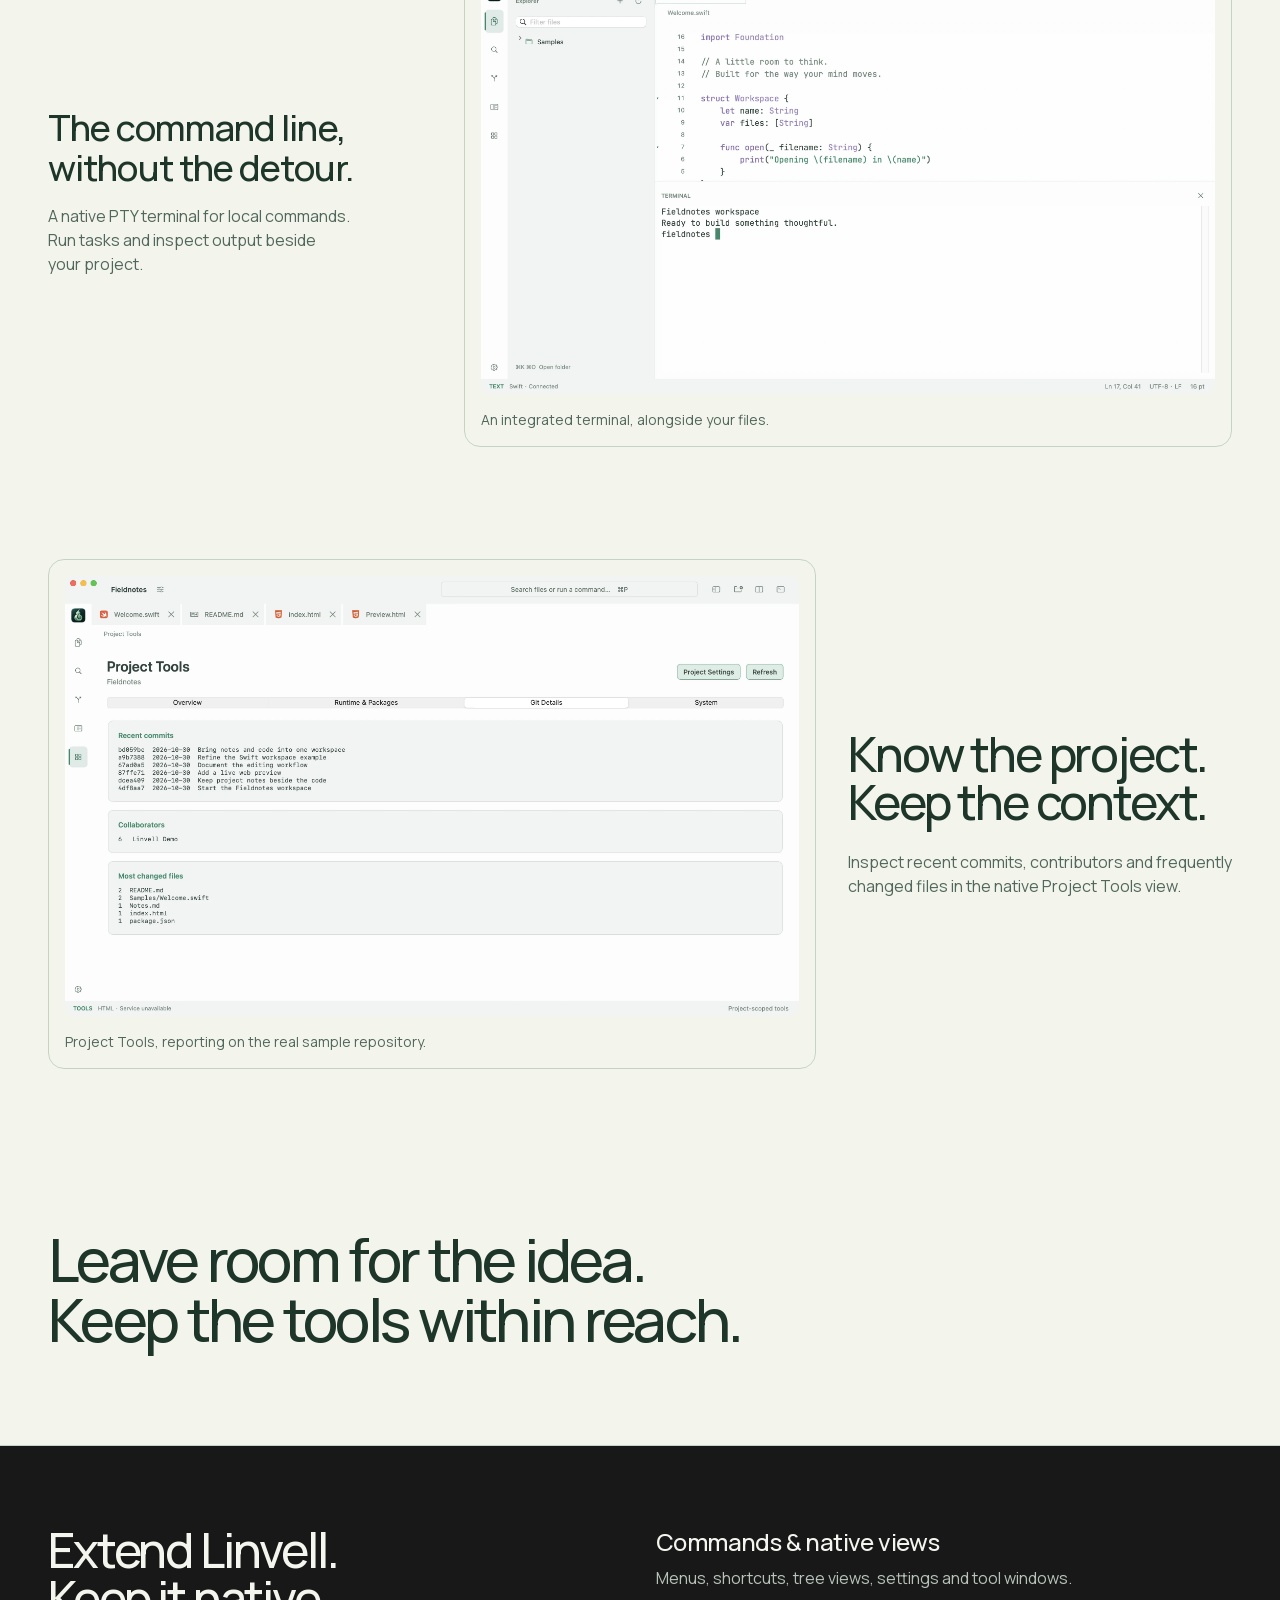
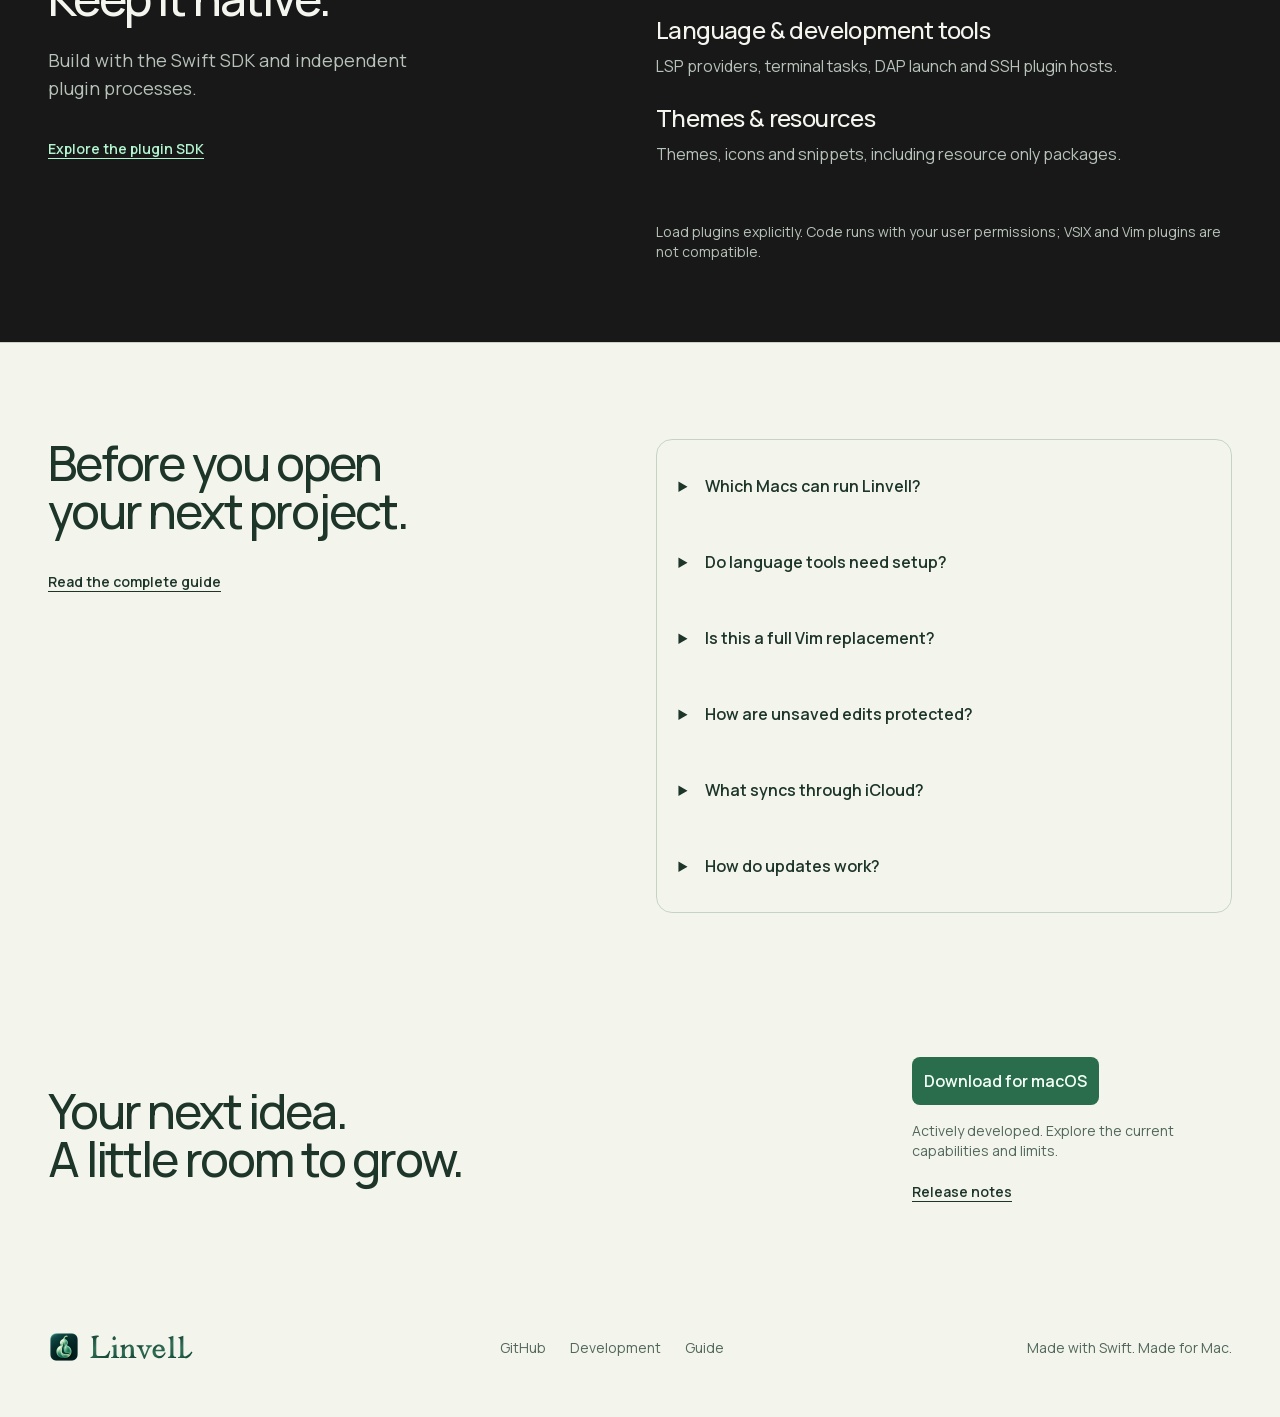
==== commit ef6dd3a6: "fix: limit homepage platform claims to Apple Silicon" ====
--- a/index.html
+++ b/index.html
@@ -21,7 +21,7 @@
 <div class="hero-copy"><div class="intro">
 <h1 data-en="A Mac editor.&lt;br&gt;Room to think." data-zh="为 Mac 而生。&lt;br&gt;为灵感留白。" >A Mac editor.<br>Room to think.</h1></div><div class="hero-support">
 <p data-en="Native Swift. Your code, previews and Git, in one workspace." data-zh="原生 Swift 打造。代码、实时预览与 Git，在同一工作区衔接。" class="description">Native Swift. Your code, previews and Git, in one workspace.</p><div class="actions"><a data-en="Download for macOS" data-zh="下载 macOS 版" href="https://github.com/huluxiaohuowa/Linvell/releases/latest" class="button primary" data-release="download">Download for macOS</a></div><p class="availability" data-release="availability">Latest release / macOS 15.6+</p></div></div>
-<div class="workspace-tour" aria-label="Linvell workflow"><div class="scene-controls" role="tablist" aria-label="Explore Linvell"><button id="scene-preview" class="scene-tab" type="button" role="tab" aria-controls="workspace-scene" aria-selected="true" tabindex="0" data-scene="preview" data-image="assets/html-preview-en.webp" data-alt="HTML source and its actual rendered preview in Linvell" data-caption-en="Write HTML. See the result alongside it." data-caption-zh="编写 HTML，在旁边直接看到渲染结果。"><span data-en="Code & preview" data-zh="编辑与预览">Code & preview</span></button><button id="scene-history" class="scene-tab" type="button" role="tab" aria-controls="workspace-scene" aria-selected="false" tabindex="-1" data-scene="history" data-image="assets/git-graph-en.webp" data-alt="Real Git branch graph and commit history in Linvell" data-caption-en="Follow the branches. Read the project history." data-caption-zh="沿着分支线，查看项目的提交历史。"><span data-en="Git history" data-zh="Git 历史">Git history</span></button><button id="scene-changes" class="scene-tab" type="button" role="tab" aria-controls="workspace-scene" aria-selected="false" tabindex="-1" data-scene="changes" data-image="assets/git-changes-en.webp" data-alt="Modified files, hunk staging and Git diff in Linvell" data-caption-en="Inspect the diff. Prepare the next commit." data-caption-zh="检查文件差异，准备下一次提交。"><span data-en="Review changes" data-zh="检查变更">Review changes</span></button><button id="scene-tools" class="scene-tab" type="button" role="tab" aria-controls="workspace-scene" aria-selected="false" tabindex="-1" data-scene="tools" data-image="assets/project-tools-en.webp" data-alt="Native project tools reporting recent commits and contributors" data-caption-en="Keep the repository context in view." data-caption-zh="在工作区中保留仓库上下文。"><span data-en="Project context" data-zh="项目工具">Project context</span></button></div><div class="scene-rail" aria-hidden="true"><span></span></div></div><figure class="product" data-kind="product" id="workspace-scene" role="tabpanel" aria-labelledby="scene-preview"><a href="assets/html-preview-en.webp" aria-label="View the current Linvell workflow screenshot full size"><img src="assets/html-preview-en.webp" width="2874" height="1722" alt="HTML source beside its rendered preview in Linvell" fetchpriority="high"></a><figcaption><span class="scene-caption" data-en="Write HTML. See the result alongside it." data-zh="编写 HTML，在旁边直接看到渲染结果。">Write HTML. See the result alongside it.</span><span>Apple Silicon &amp; Intel</span></figcaption></figure>
+<div class="workspace-tour" aria-label="Linvell workflow"><div class="scene-controls" role="tablist" aria-label="Explore Linvell"><button id="scene-preview" class="scene-tab" type="button" role="tab" aria-controls="workspace-scene" aria-selected="true" tabindex="0" data-scene="preview" data-image="assets/html-preview-en.webp" data-alt="HTML source and its actual rendered preview in Linvell" data-caption-en="Write HTML. See the result alongside it." data-caption-zh="编写 HTML，在旁边直接看到渲染结果。"><span data-en="Code & preview" data-zh="编辑与预览">Code & preview</span></button><button id="scene-history" class="scene-tab" type="button" role="tab" aria-controls="workspace-scene" aria-selected="false" tabindex="-1" data-scene="history" data-image="assets/git-graph-en.webp" data-alt="Real Git branch graph and commit history in Linvell" data-caption-en="Follow the branches. Read the project history." data-caption-zh="沿着分支线，查看项目的提交历史。"><span data-en="Git history" data-zh="Git 历史">Git history</span></button><button id="scene-changes" class="scene-tab" type="button" role="tab" aria-controls="workspace-scene" aria-selected="false" tabindex="-1" data-scene="changes" data-image="assets/git-changes-en.webp" data-alt="Modified files, hunk staging and Git diff in Linvell" data-caption-en="Inspect the diff. Prepare the next commit." data-caption-zh="检查文件差异，准备下一次提交。"><span data-en="Review changes" data-zh="检查变更">Review changes</span></button><button id="scene-tools" class="scene-tab" type="button" role="tab" aria-controls="workspace-scene" aria-selected="false" tabindex="-1" data-scene="tools" data-image="assets/project-tools-en.webp" data-alt="Native project tools reporting recent commits and contributors" data-caption-en="Keep the repository context in view." data-caption-zh="在工作区中保留仓库上下文。"><span data-en="Project context" data-zh="项目工具">Project context</span></button></div><div class="scene-rail" aria-hidden="true"><span></span></div></div><figure class="product" data-kind="product" id="workspace-scene" role="tabpanel" aria-labelledby="scene-preview"><a href="assets/html-preview-en.webp" aria-label="View the current Linvell workflow screenshot full size"><img src="assets/html-preview-en.webp" width="2874" height="1722" alt="HTML source beside its rendered preview in Linvell" fetchpriority="high"></a><figcaption><span class="scene-caption" data-en="Write HTML. See the result alongside it." data-zh="编写 HTML，在旁边直接看到渲染结果。">Write HTML. See the result alongside it.</span><span>Apple Silicon</span></figcaption></figure>
 </section>
 <section class="container foundation" id="features">
 <h2 data-en="Made for your Mac.&lt;br&gt;Ready for your way of working." data-zh="熟悉的 Mac 体验。&lt;br&gt;顺手的开发方式。" >Made for your Mac.<br>Ready for your way of working.</h2>
@@ -118,7 +118,7 @@
 <div class="questions">
 <details>
 <summary data-en="Which Macs can run Linvell?" data-zh="支持哪些 Mac？" >Which Macs can run Linvell?</summary>
-<p data-en="macOS 15.6 or later, on Apple Silicon and Intel. Releases are Developer ID signed and Apple notarized." data-zh="支持 macOS 15.6 及以上的 Apple Silicon 与 Intel Mac。发布版本经过 Developer ID 签名和 Apple 公证。" >macOS 15.6 or later, on Apple Silicon and Intel. Releases are Developer ID signed and Apple notarized.</p>
+<p data-en="macOS 15.6 or later, on Apple Silicon. Releases are Developer ID signed and Apple notarized." data-zh="支持搭载 Apple Silicon、运行 macOS 15.6 及以上的 Mac。发布版本经过 Developer ID 签名和 Apple 公证。" >macOS 15.6 or later, on Apple Silicon. Releases are Developer ID signed and Apple notarized.</p>
 </details>
 <details>
 <summary data-en="Do language tools need setup?" data-zh="代码智能需要配置吗？" >Do language tools need setup?</summary>
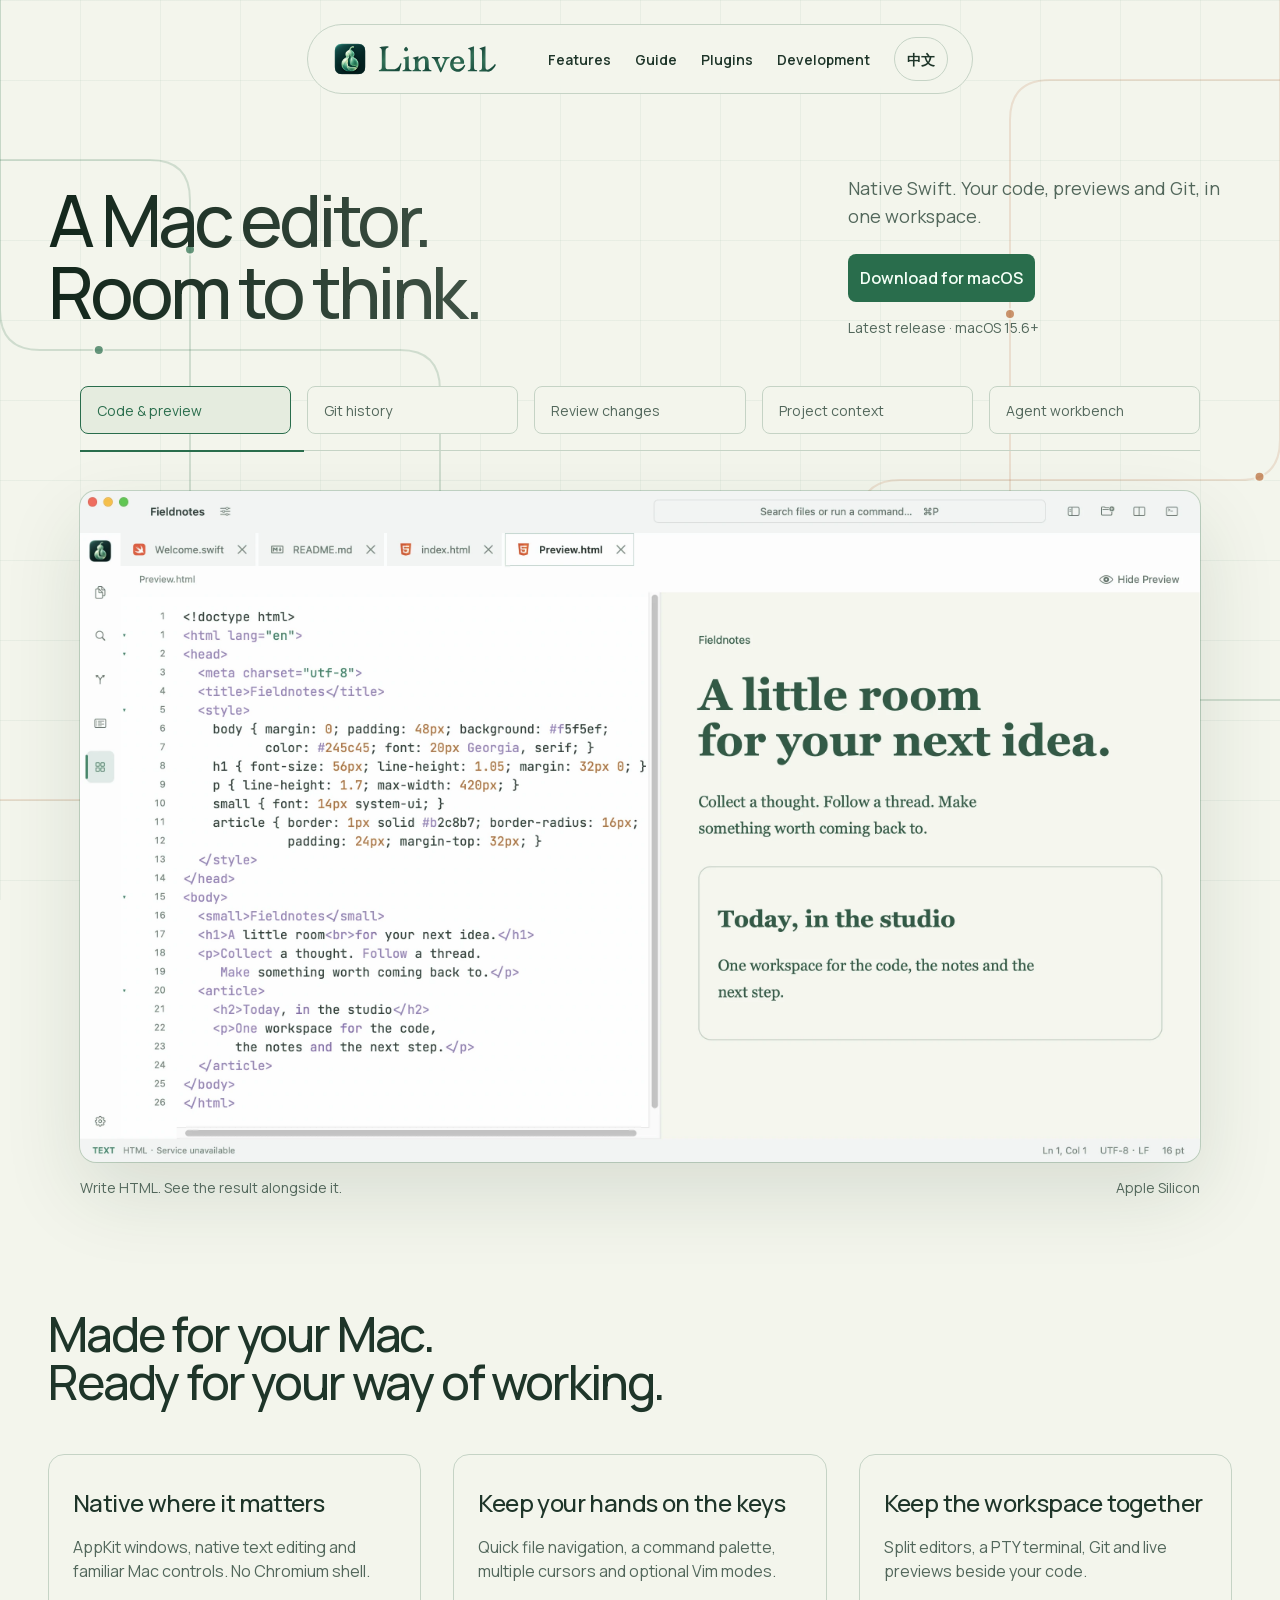
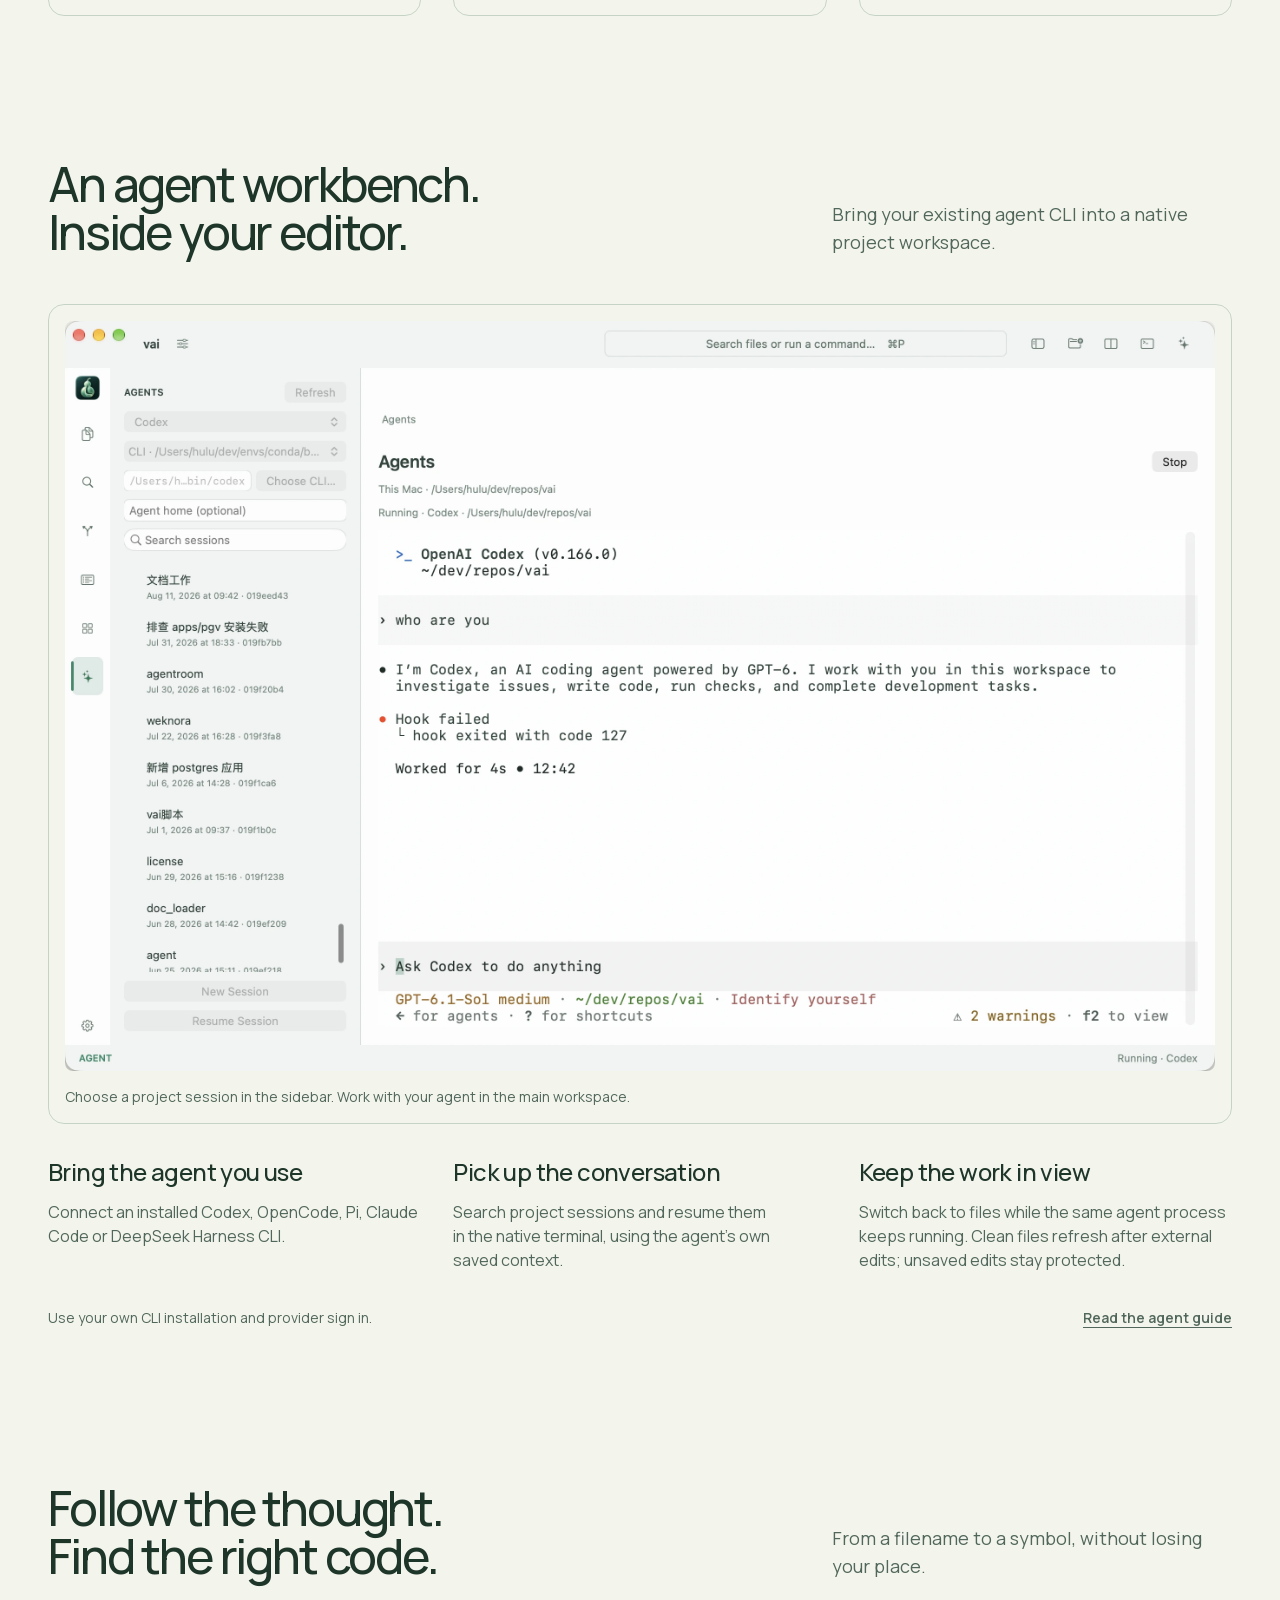
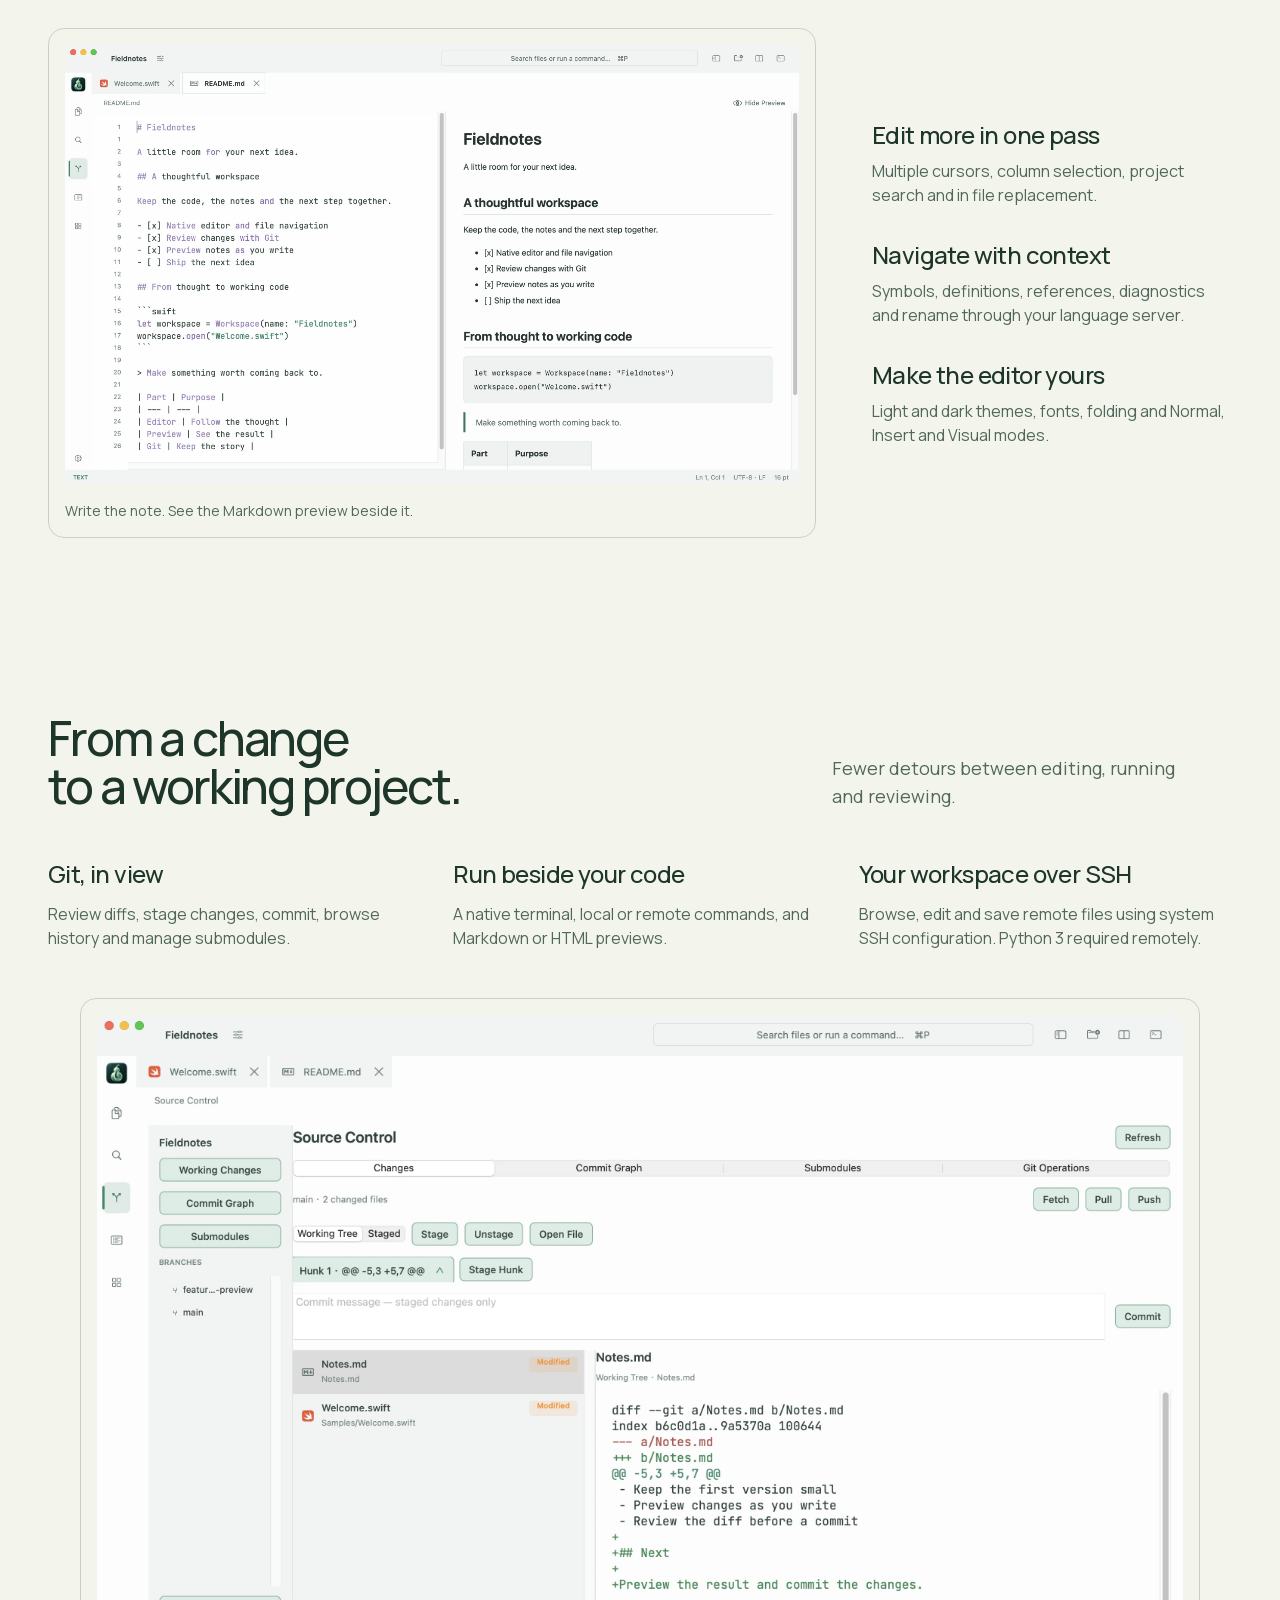
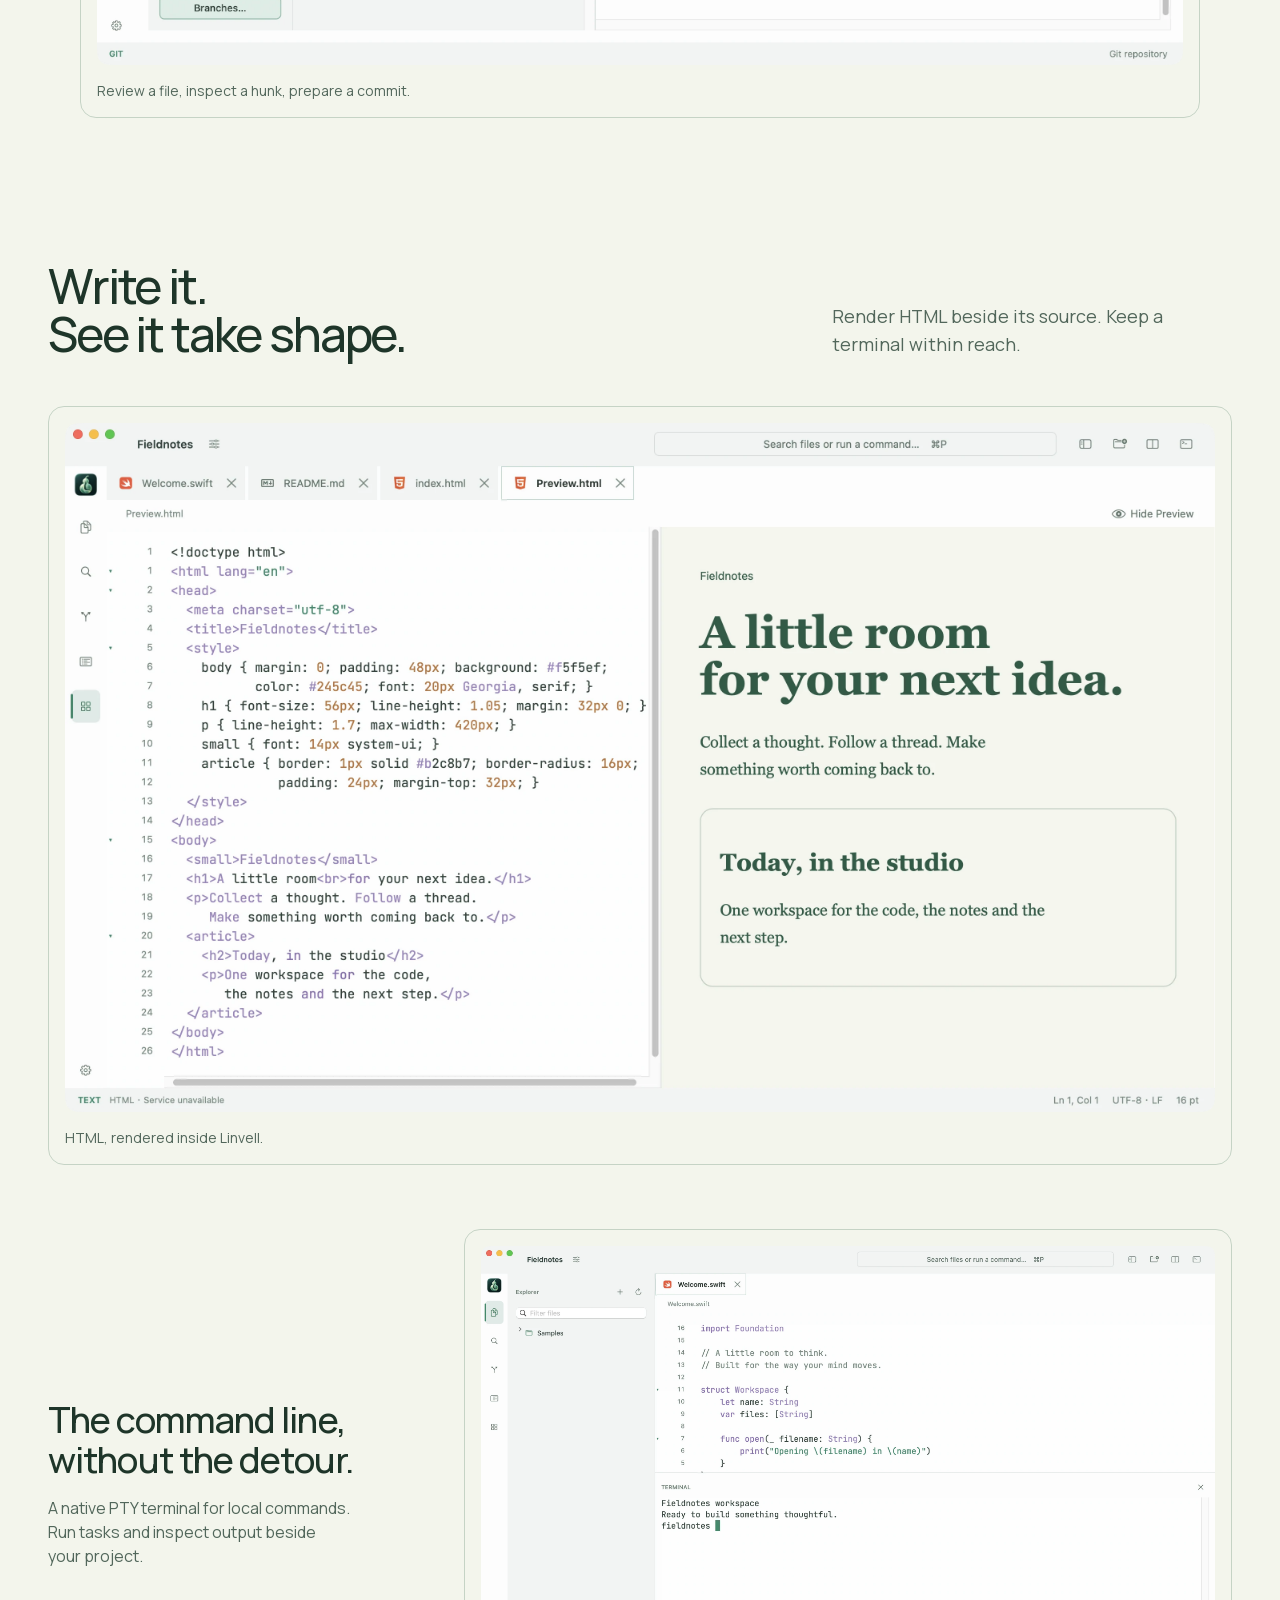
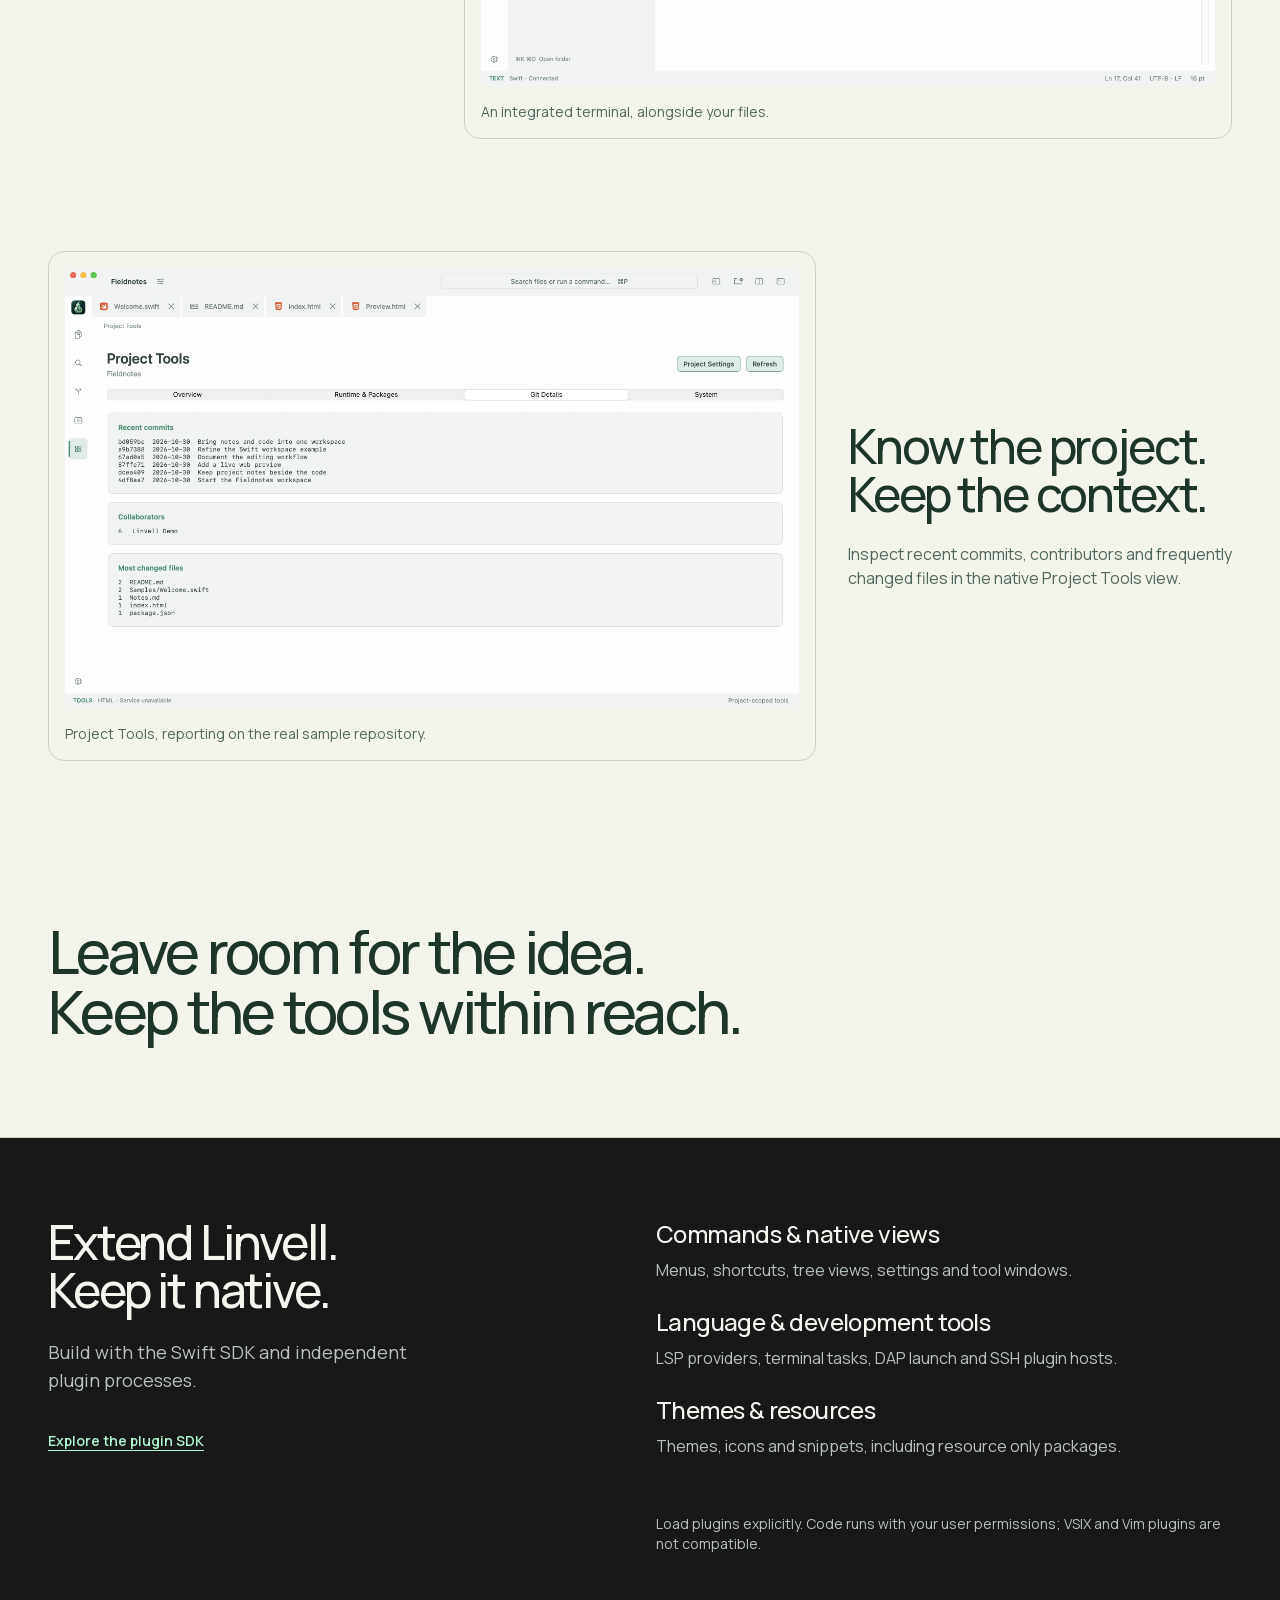
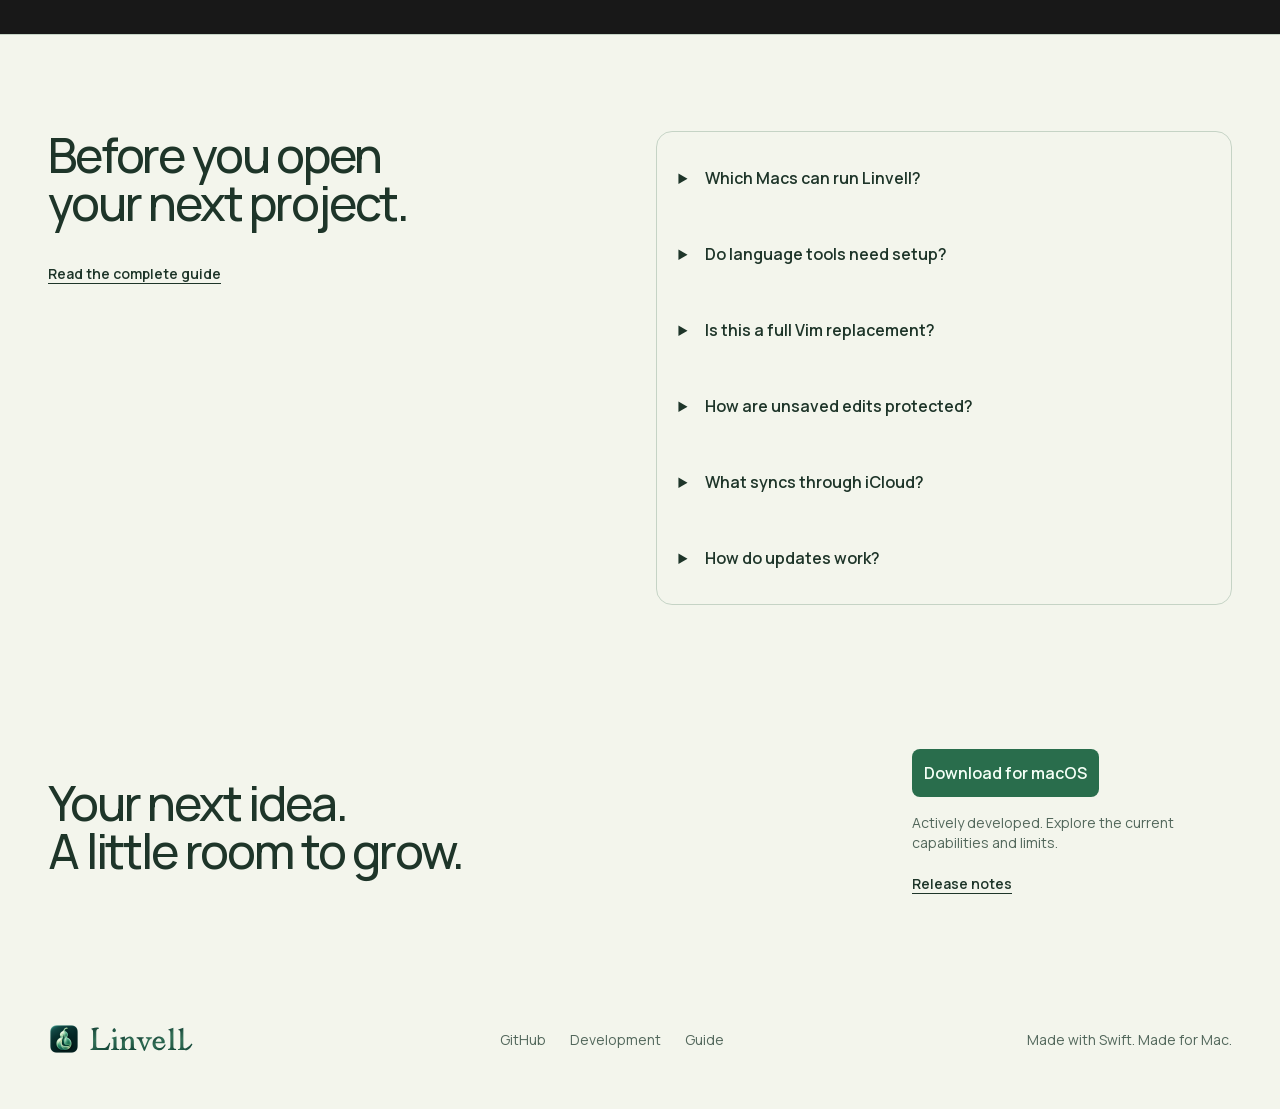
==== commit f937669c: "feat: introduce the Agent workbench with the supplied screenshot" ====
--- a/index.html
+++ b/index.html
@@ -9,7 +9,7 @@
 <meta property="og:type" content="website"><meta name="twitter:card" content="summary_large_image">
 <link rel="canonical" href="https://linvell.fuluwa.top/"><link rel="icon" type="image/png" href="assets/icon.png"><link rel="apple-touch-icon" href="assets/icon.png">
 <link rel="preload" href="assets/manrope.woff2" as="font" type="font/woff2" crossorigin>
-<link rel="stylesheet" href="home.css?v=20261030-continuous5"><script src="release.js" defer></script><script src="site.js" defer></script><script src="home.js?v=20261030-continuous5" defer></script>
+<link rel="stylesheet" href="home.css?v=20261030-agents6"><script src="release.js" defer></script><script src="site.js" defer></script><script src="home.js?v=20261030-agents6" defer></script>
 </head><body class="home"><div class="workspace-backdrop" aria-hidden="true"><svg viewBox="0 0 1440 900" preserveAspectRatio="xMidYMid slice"><path class="flow-route route-0" d="M-80 160H230Q270 160 270 200V660Q270 700 310 700H1520"/><circle class="flow-node node-0" r="5"><animateMotion dur="14s" begin="-0s" repeatCount="indefinite" path="M-80 160H230Q270 160 270 200V660Q270 700 310 700H1520"/></circle><circle class="flow-node node-0" r="3"><animateMotion dur="14s" begin="-7s" repeatCount="indefinite" path="M-80 160H230Q270 160 270 200V660Q270 700 310 700H1520"/></circle><path class="flow-route route-1" d="M1520 80H1130Q1090 80 1090 120V760Q1090 800 1050 800H-80"/><circle class="flow-node node-1" r="5"><animateMotion dur="17s" begin="-2s" repeatCount="indefinite" path="M1520 80H1130Q1090 80 1090 120V760Q1090 800 1050 800H-80"/></circle><circle class="flow-node node-1" r="3"><animateMotion dur="17s" begin="-9s" repeatCount="indefinite" path="M1520 80H1130Q1090 80 1090 120V760Q1090 800 1050 800H-80"/></circle><path class="flow-route route-2" d="M80-40V310Q80 350 120 350H480Q520 350 520 390V940"/><circle class="flow-node node-2" r="5"><animateMotion dur="20s" begin="-4s" repeatCount="indefinite" path="M80-40V310Q80 350 120 350H480Q520 350 520 390V940"/></circle><circle class="flow-node node-2" r="3"><animateMotion dur="20s" begin="-11s" repeatCount="indefinite" path="M80-40V310Q80 350 120 350H480Q520 350 520 390V940"/></circle><path class="flow-route route-3" d="M1360-40V440Q1360 480 1320 480H980Q940 480 940 520V940"/><circle class="flow-node node-3" r="5"><animateMotion dur="23s" begin="-6s" repeatCount="indefinite" path="M1360-40V440Q1360 480 1320 480H980Q940 480 940 520V940"/></circle><circle class="flow-node node-3" r="3"><animateMotion dur="23s" begin="-13s" repeatCount="indefinite" path="M1360-40V440Q1360 480 1320 480H980Q940 480 940 520V940"/></circle></svg></div><a data-en="Skip to content" data-zh="跳至正文" href="#main" class="skip">Skip to content</a>
 <header class="site-header"><a class="brand" href="/" aria-label="Linvell home" aria-current="page"><img src="assets/icon.png" width="36" height="36" alt=""><img class="wordmark" src="assets/wordmark.svg" width="124" height="37" alt="Linvell"></a>
 <button class="menu-toggle" type="button" aria-controls="navigation" aria-expanded="false" aria-label="Open navigation"><span></span><span></span></button>
@@ -21,7 +21,7 @@
 <div class="hero-copy"><div class="intro">
 <h1 data-en="A Mac editor.&lt;br&gt;Room to think." data-zh="为 Mac 而生。&lt;br&gt;为灵感留白。" >A Mac editor.<br>Room to think.</h1></div><div class="hero-support">
 <p data-en="Native Swift. Your code, previews and Git, in one workspace." data-zh="原生 Swift 打造。代码、实时预览与 Git，在同一工作区衔接。" class="description">Native Swift. Your code, previews and Git, in one workspace.</p><div class="actions"><a data-en="Download for macOS" data-zh="下载 macOS 版" href="https://github.com/huluxiaohuowa/Linvell/releases/latest" class="button primary" data-release="download">Download for macOS</a></div><p class="availability" data-release="availability">Latest release / macOS 15.6+</p></div></div>
-<div class="workspace-tour" aria-label="Linvell workflow"><div class="scene-controls" role="tablist" aria-label="Explore Linvell"><button id="scene-preview" class="scene-tab" type="button" role="tab" aria-controls="workspace-scene" aria-selected="true" tabindex="0" data-scene="preview" data-image="assets/html-preview-en.webp" data-alt="HTML source and its actual rendered preview in Linvell" data-caption-en="Write HTML. See the result alongside it." data-caption-zh="编写 HTML，在旁边直接看到渲染结果。"><span data-en="Code & preview" data-zh="编辑与预览">Code & preview</span></button><button id="scene-history" class="scene-tab" type="button" role="tab" aria-controls="workspace-scene" aria-selected="false" tabindex="-1" data-scene="history" data-image="assets/git-graph-en.webp" data-alt="Real Git branch graph and commit history in Linvell" data-caption-en="Follow the branches. Read the project history." data-caption-zh="沿着分支线，查看项目的提交历史。"><span data-en="Git history" data-zh="Git 历史">Git history</span></button><button id="scene-changes" class="scene-tab" type="button" role="tab" aria-controls="workspace-scene" aria-selected="false" tabindex="-1" data-scene="changes" data-image="assets/git-changes-en.webp" data-alt="Modified files, hunk staging and Git diff in Linvell" data-caption-en="Inspect the diff. Prepare the next commit." data-caption-zh="检查文件差异，准备下一次提交。"><span data-en="Review changes" data-zh="检查变更">Review changes</span></button><button id="scene-tools" class="scene-tab" type="button" role="tab" aria-controls="workspace-scene" aria-selected="false" tabindex="-1" data-scene="tools" data-image="assets/project-tools-en.webp" data-alt="Native project tools reporting recent commits and contributors" data-caption-en="Keep the repository context in view." data-caption-zh="在工作区中保留仓库上下文。"><span data-en="Project context" data-zh="项目工具">Project context</span></button></div><div class="scene-rail" aria-hidden="true"><span></span></div></div><figure class="product" data-kind="product" id="workspace-scene" role="tabpanel" aria-labelledby="scene-preview"><a href="assets/html-preview-en.webp" aria-label="View the current Linvell workflow screenshot full size"><img src="assets/html-preview-en.webp" width="2874" height="1722" alt="HTML source beside its rendered preview in Linvell" fetchpriority="high"></a><figcaption><span class="scene-caption" data-en="Write HTML. See the result alongside it." data-zh="编写 HTML，在旁边直接看到渲染结果。">Write HTML. See the result alongside it.</span><span>Apple Silicon</span></figcaption></figure>
+<div class="workspace-tour" aria-label="Linvell workflow"><div class="scene-controls" role="tablist" aria-label="Explore Linvell"><button id="scene-preview" class="scene-tab" type="button" role="tab" aria-controls="workspace-scene" aria-selected="true" tabindex="0" data-scene="preview" data-image="assets/html-preview-en.webp" data-alt="HTML source and its actual rendered preview in Linvell" data-caption-en="Write HTML. See the result alongside it." data-caption-zh="编写 HTML，在旁边直接看到渲染结果。"><span data-en="Code & preview" data-zh="编辑与预览">Code & preview</span></button><button id="scene-history" class="scene-tab" type="button" role="tab" aria-controls="workspace-scene" aria-selected="false" tabindex="-1" data-scene="history" data-image="assets/git-graph-en.webp" data-alt="Real Git branch graph and commit history in Linvell" data-caption-en="Follow the branches. Read the project history." data-caption-zh="沿着分支线，查看项目的提交历史。"><span data-en="Git history" data-zh="Git 历史">Git history</span></button><button id="scene-changes" class="scene-tab" type="button" role="tab" aria-controls="workspace-scene" aria-selected="false" tabindex="-1" data-scene="changes" data-image="assets/git-changes-en.webp" data-alt="Modified files, hunk staging and Git diff in Linvell" data-caption-en="Inspect the diff. Prepare the next commit." data-caption-zh="检查文件差异，准备下一次提交。"><span data-en="Review changes" data-zh="检查变更">Review changes</span></button><button id="scene-tools" class="scene-tab" type="button" role="tab" aria-controls="workspace-scene" aria-selected="false" tabindex="-1" data-scene="tools" data-image="assets/project-tools-en.webp" data-alt="Native project tools reporting recent commits and contributors" data-caption-en="Keep the repository context in view." data-caption-zh="在工作区中保留仓库上下文。"><span data-en="Project context" data-zh="项目工具">Project context</span></button><button id="scene-agents" class="scene-tab" type="button" role="tab" aria-controls="workspace-scene" aria-selected="false" tabindex="-1" data-scene="agents" data-image="assets/agent-workbench-en.webp" data-alt="Linvell Agent workbench with native session controls and a Codex terminal" data-caption-en="Your agent, alongside your project files." data-caption-zh="让 Agent 与项目文件处在同一个工作区。"><span data-en="Agent workbench" data-zh="Agent 工作台">Agent workbench</span></button></div><div class="scene-rail" aria-hidden="true"><span></span></div></div><figure class="product" data-kind="product" id="workspace-scene" role="tabpanel" aria-labelledby="scene-preview"><a href="assets/html-preview-en.webp" aria-label="View the current Linvell workflow screenshot full size"><img src="assets/html-preview-en.webp" width="2874" height="1722" alt="HTML source beside its rendered preview in Linvell" fetchpriority="high"></a><figcaption><span class="scene-caption" data-en="Write HTML. See the result alongside it." data-zh="编写 HTML，在旁边直接看到渲染结果。">Write HTML. See the result alongside it.</span><span>Apple Silicon</span></figcaption></figure>
 </section>
 <section class="container foundation" id="features">
 <h2 data-en="Made for your Mac.&lt;br&gt;Ready for your way of working." data-zh="熟悉的 Mac 体验。&lt;br&gt;顺手的开发方式。" >Made for your Mac.<br>Ready for your way of working.</h2>
@@ -40,6 +40,7 @@
 </article>
 </div>
 </section>
+<section class="agent-workbench container" id="agents"><div class="section-head"><h2 data-en="An agent workbench.&lt;br&gt;Inside your editor." data-zh="Agent 工作台，&lt;br&gt;就在编辑器里。" >An agent workbench.<br>Inside your editor.</h2><p data-en="Bring your existing agent CLI into a native project workspace." data-zh="把你已有的 Agent CLI，接入原生项目工作区。" >Bring your existing agent CLI into a native project workspace.</p></div><figure class="feature-shot" data-kind="product"><a href="assets/agent-workbench-en.webp" aria-label="View the Agent workbench full size"><img src="assets/agent-workbench-en.webp" width="2650" height="1728" loading="lazy" alt="Linvell Agent workbench with native session controls and a running Codex terminal"></a><figcaption><span data-en="Choose a project session in the sidebar. Work with your agent in the main workspace." data-zh="在侧栏选择项目会话，在主工作区与 Agent 协作。" >Choose a project session in the sidebar. Work with your agent in the main workspace.</span></figcaption></figure><div class="agent-benefits"><article><h3 data-en="Bring the agent you use" data-zh="沿用你熟悉的 Agent" >Bring the agent you use</h3><p data-en="Connect an installed Codex, OpenCode, Pi, Claude Code or DeepSeek Harness CLI." data-zh="接入已安装的 Codex、OpenCode、Pi、Claude Code 或 DeepSeek Harness CLI。" >Connect an installed Codex, OpenCode, Pi, Claude Code or DeepSeek Harness CLI.</p></article><article><h3 data-en="Pick up the conversation" data-zh="接着原来的会话继续" >Pick up the conversation</h3><p data-en="Search project sessions and resume them in the native terminal, using the agent’s own saved context." data-zh="搜索项目会话，在原生终端中继续，由 Agent 恢复自身保存的上下文。" >Search project sessions and resume them in the native terminal, using the agent’s own saved context.</p></article><article><h3 data-en="Keep the work in view" data-zh="切回代码，继续协作" >Keep the work in view</h3><p data-en="Switch back to files while the same agent process keeps running. Clean files refresh after external edits; unsaved edits stay protected." data-zh="切回文件时保留同一个 Agent 进程；未修改的文件自动更新，未保存的编辑保留冲突保护。" >Switch back to files while the same agent process keeps running. Clean files refresh after external edits; unsaved edits stay protected.</p></article></div><div class="agent-footnote"><p data-en="Use your own CLI installation and provider sign in." data-zh="需使用你已安装并完成登录配置的 Agent CLI。" >Use your own CLI installation and provider sign in.</p><a data-en="Read the agent guide" data-zh="查看 Agent 接入说明" href="https://github.com/huluxiaohuowa/Linvell/blob/main/docs/AGENT_CLI.md" class="text-link">Read the agent guide</a></div></section>
 <section class="editing container">
 <div class="section-head">
 <h2 data-en="Follow the thought.&lt;br&gt;Find the right code." data-zh="跟上思路，&lt;br&gt;直达要改的代码。" >Follow the thought.<br>Find the right code.</h2>
--- a/home.css
+++ b/home.css
@@ -147,3 +147,11 @@
 .plugins-band{background:var(--dark)}
 html:not(.js) .flow-node{display:none}
 @media(prefers-reduced-motion:reduce){.flow-node{display:none}}
+
+.agent-workbench{padding-block:var(--space-2xl) var(--space-3xl)}
+.agent-benefits{display:grid;grid-template-columns:repeat(3,minmax(0,1fr));gap:var(--space-xl);margin-top:var(--space-xl)}
+.agent-benefits p{margin-top:var(--space-sm);color:var(--muted)}
+.agent-footnote{margin-top:var(--space-lg);display:flex;justify-content:space-between;gap:var(--space-lg);align-items:center;color:var(--muted);font-size:var(--text-sm)}
+.scene-controls{grid-template-columns:repeat(5,minmax(0,1fr))}
+@media(max-width:800px){.agent-benefits{grid-template-columns:minmax(0,1fr);gap:var(--space-lg)}.agent-footnote{align-items:flex-start;flex-direction:column;gap:var(--space-xs)}}
+@media(max-width:640px){.scene-controls{grid-template-columns:repeat(2,minmax(0,1fr))}.scene-controls .scene-tab:last-child{grid-column:1/-1}}
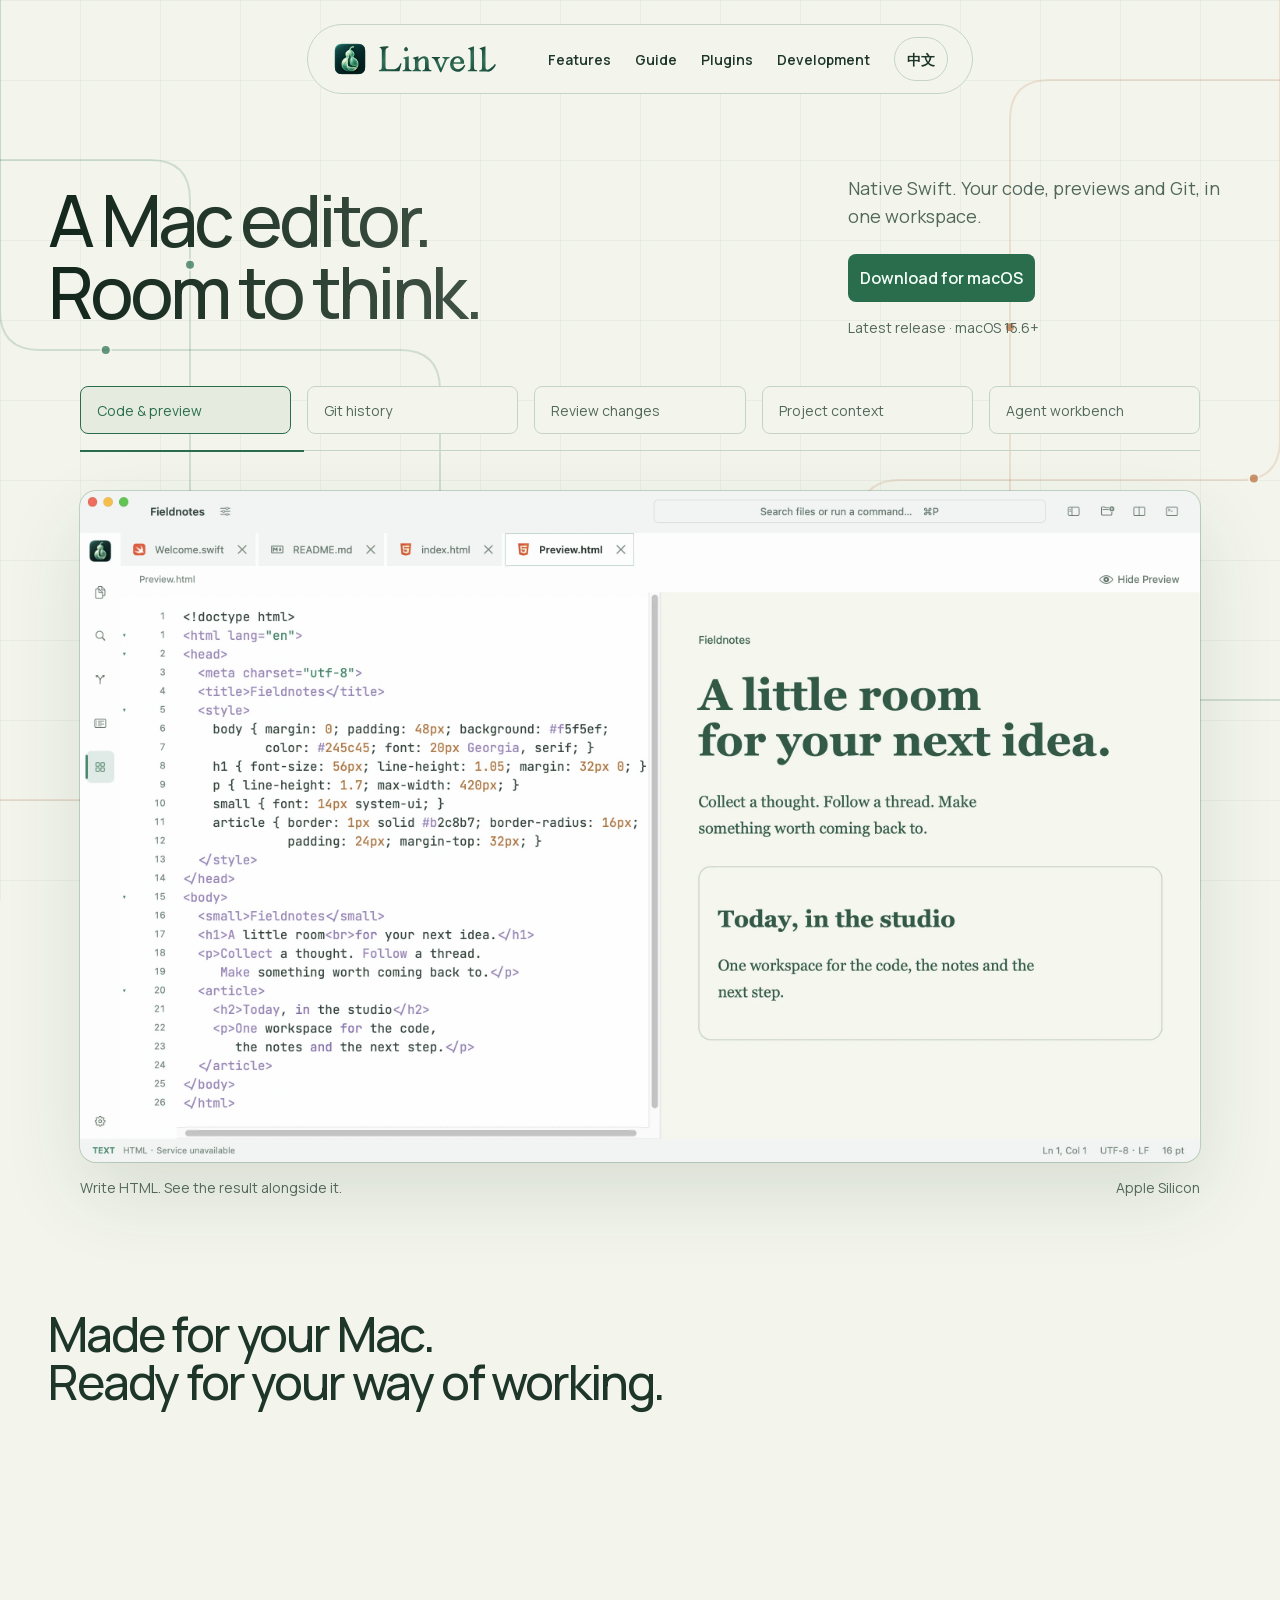
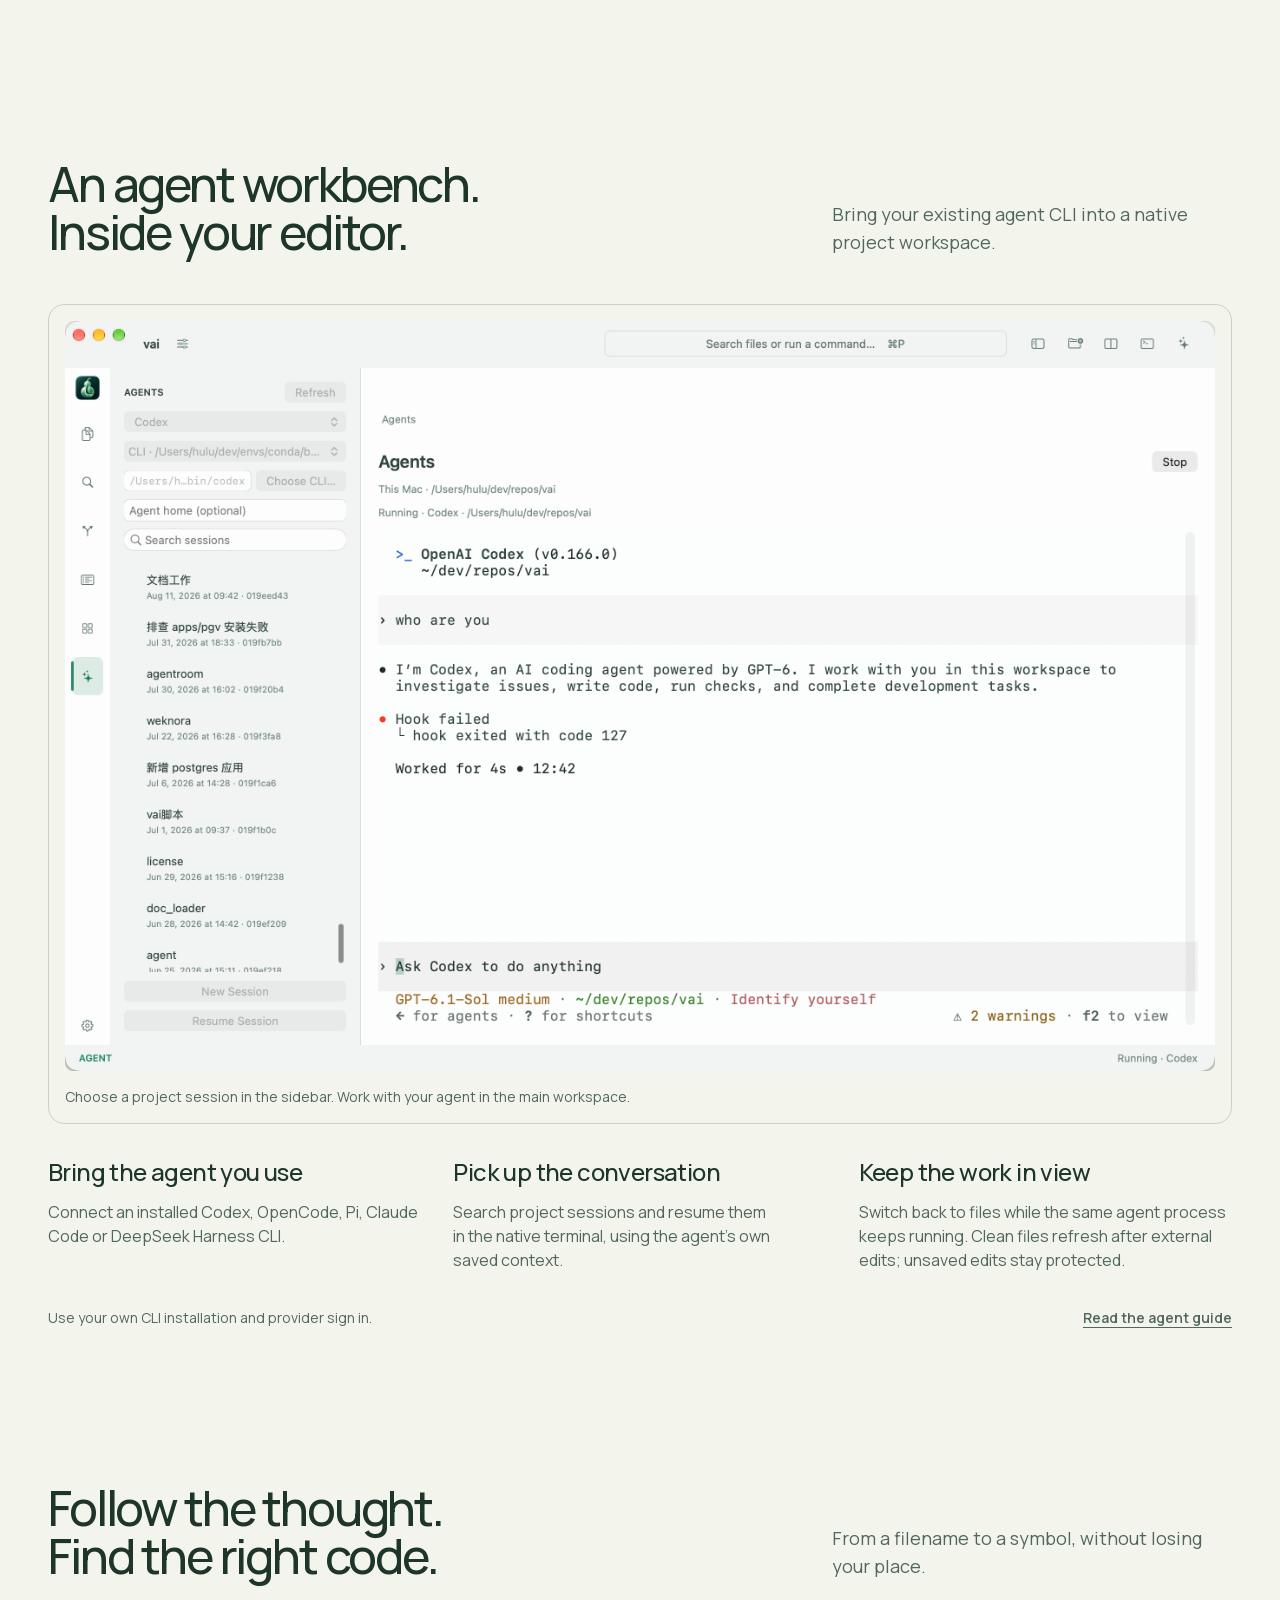
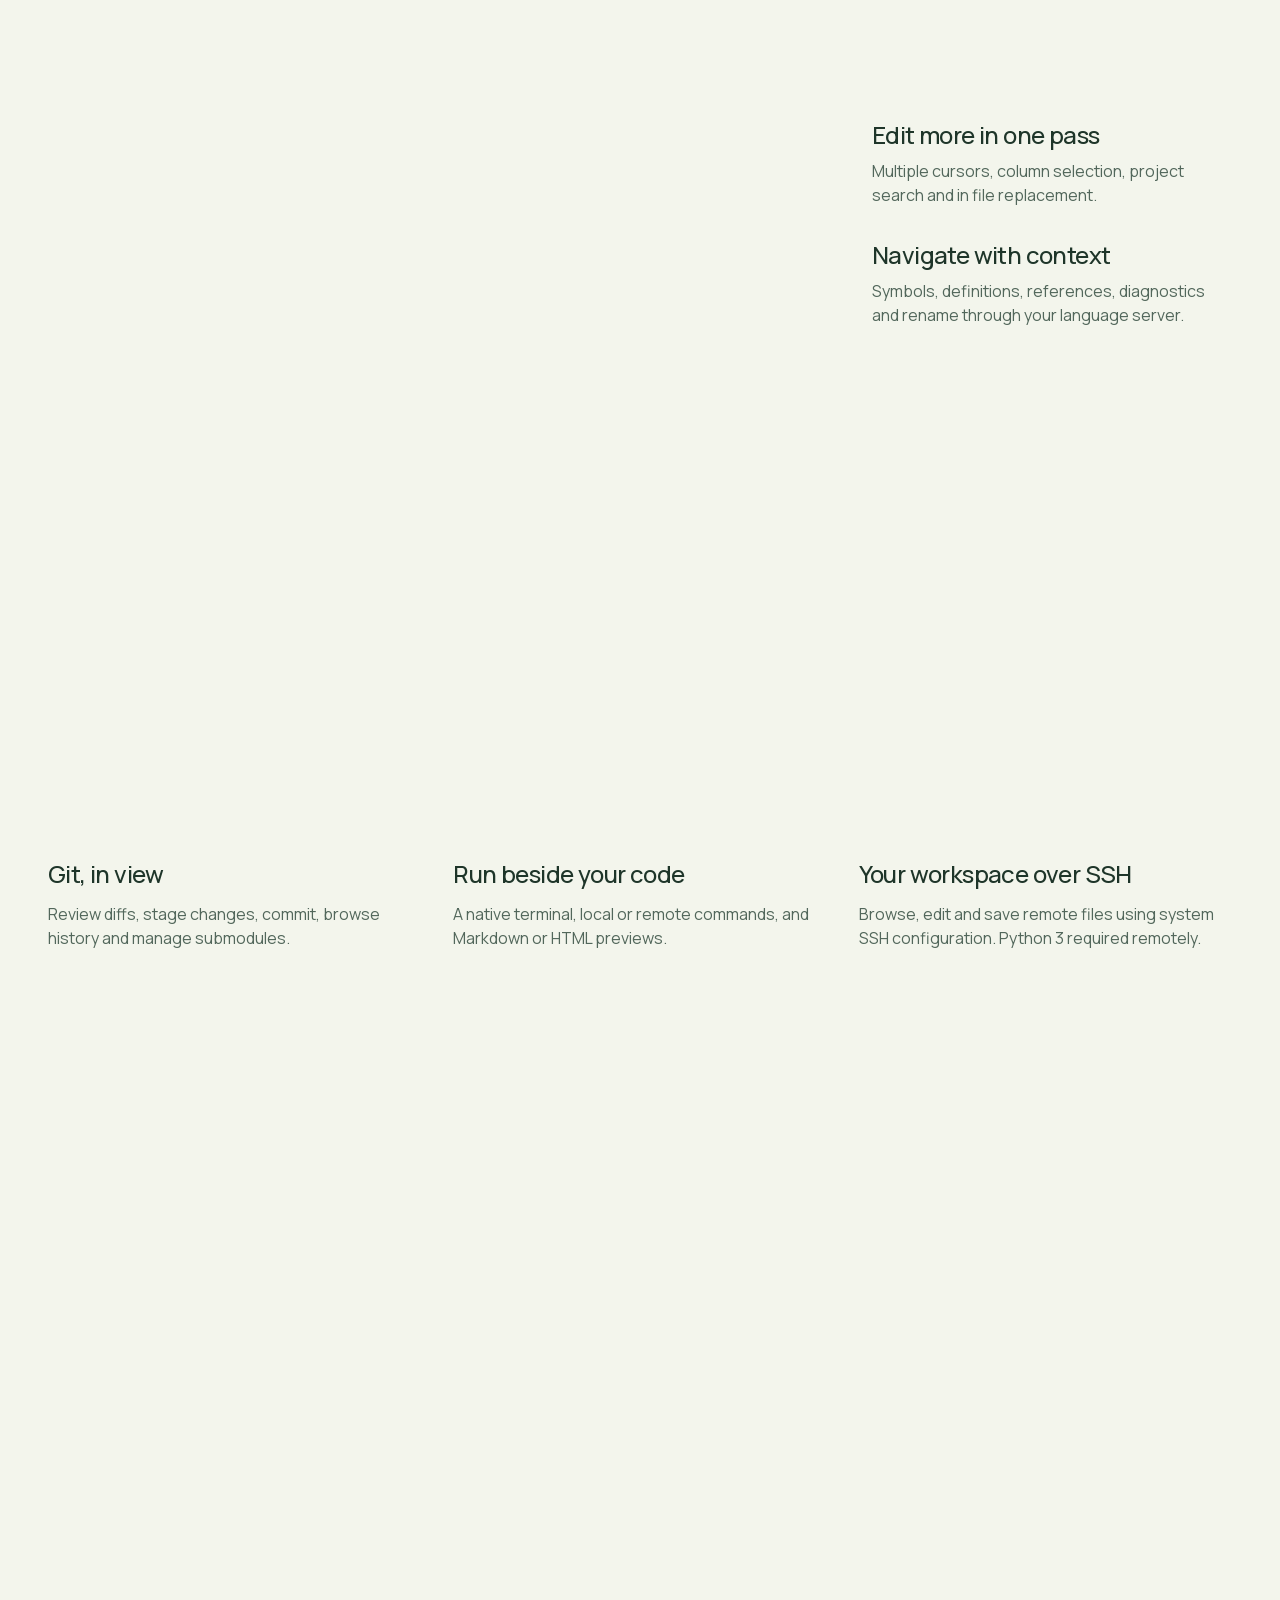
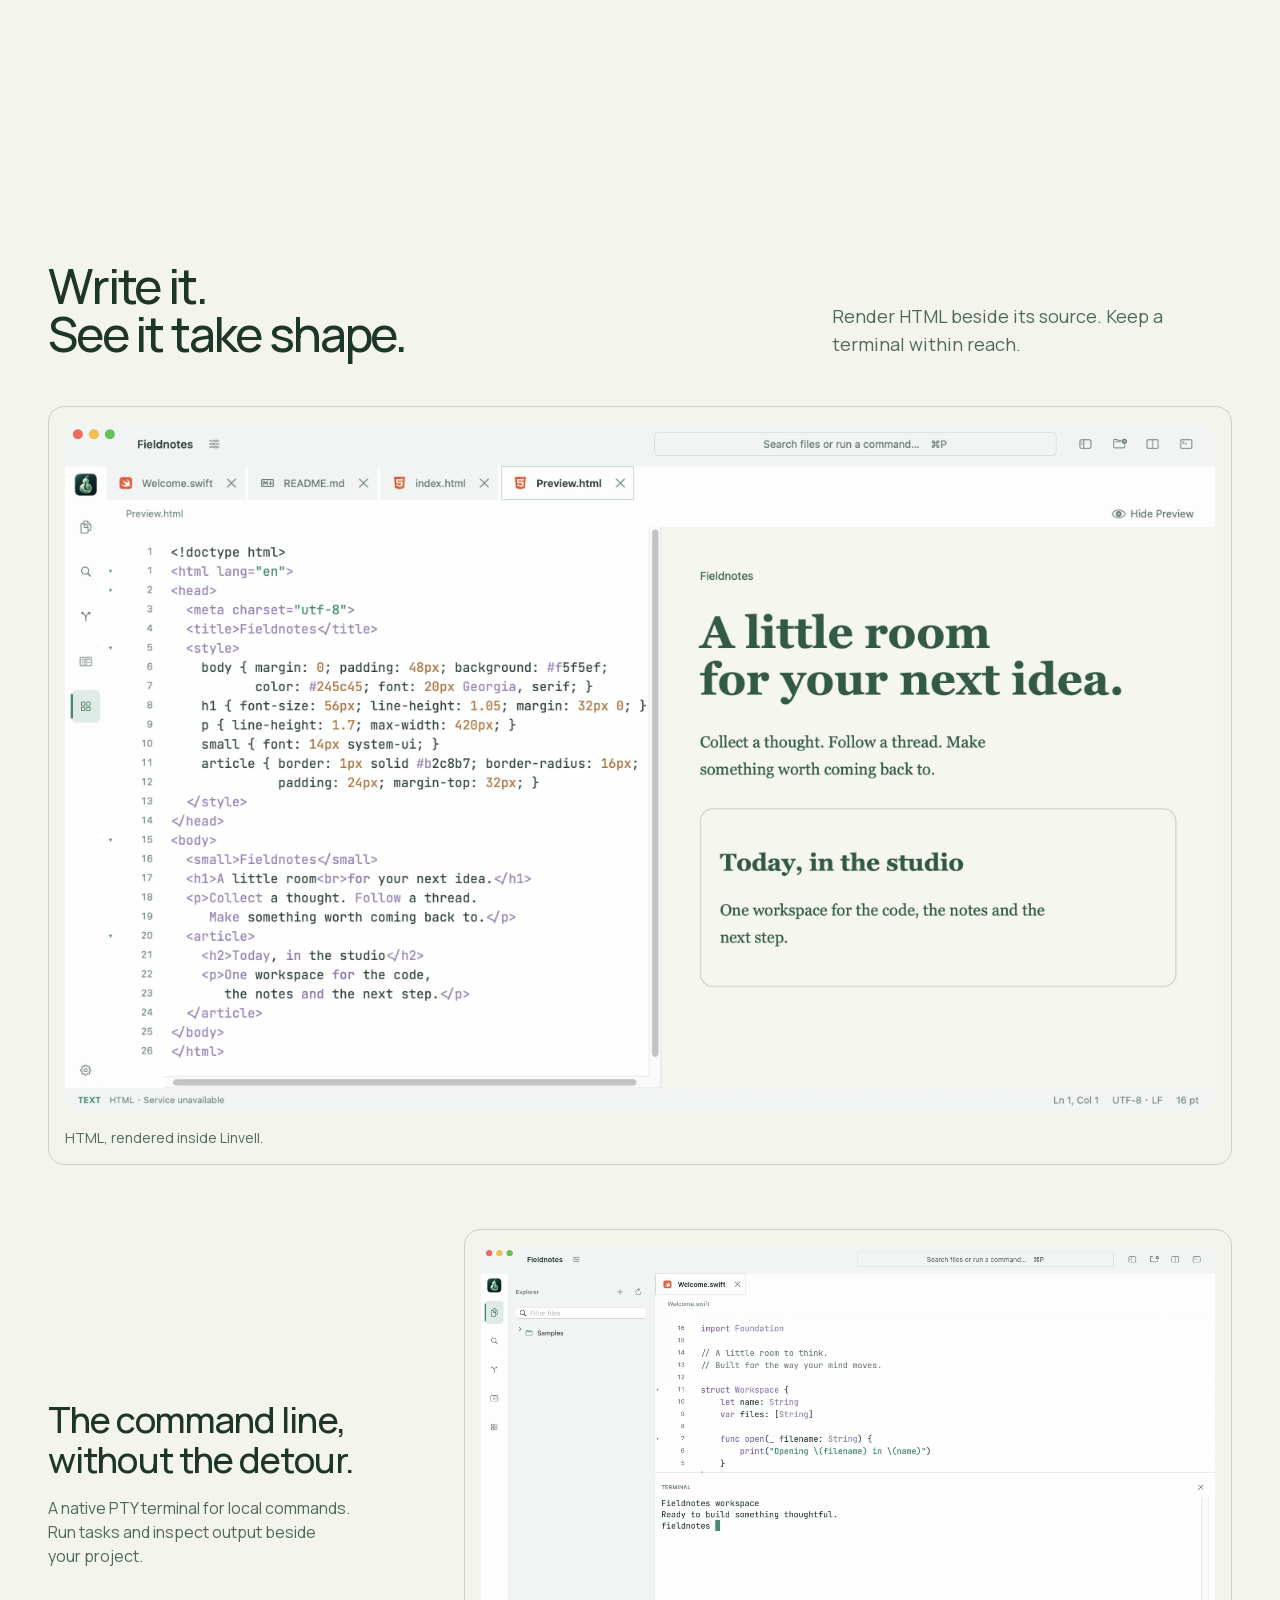
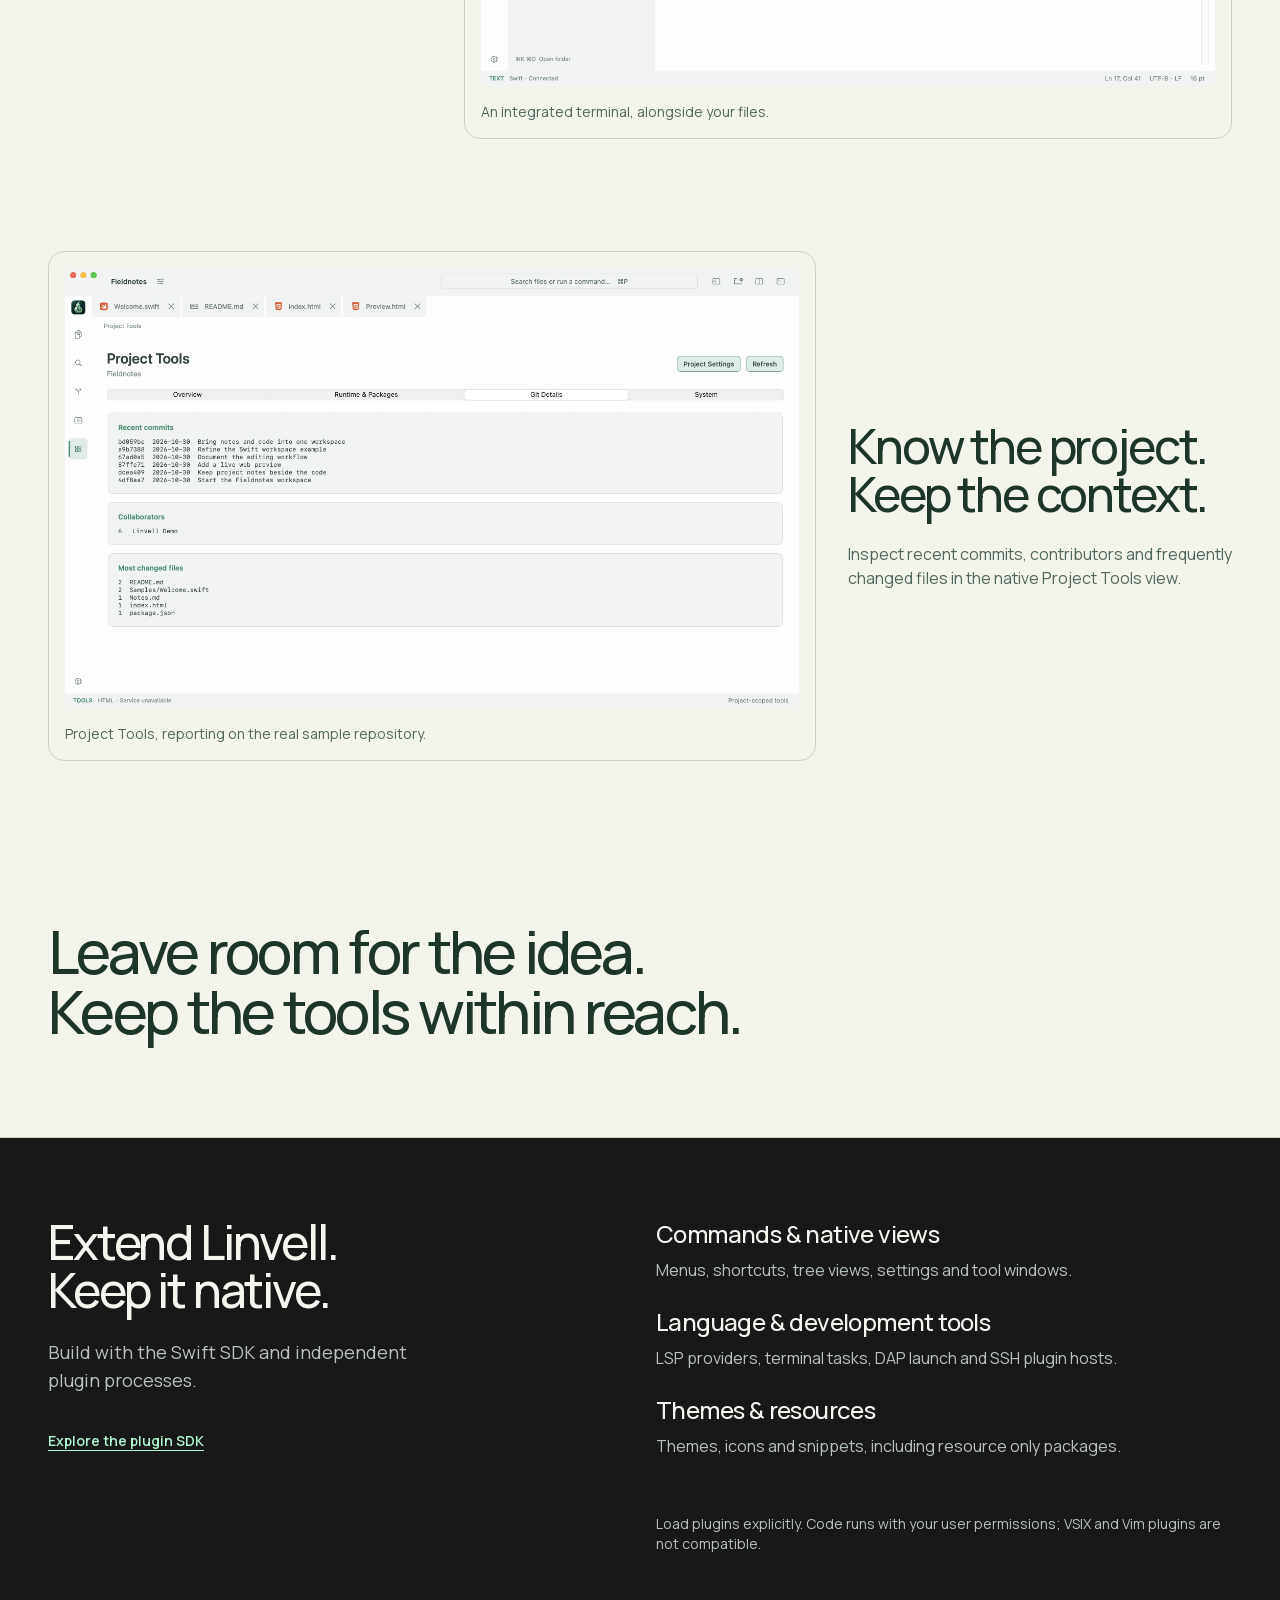
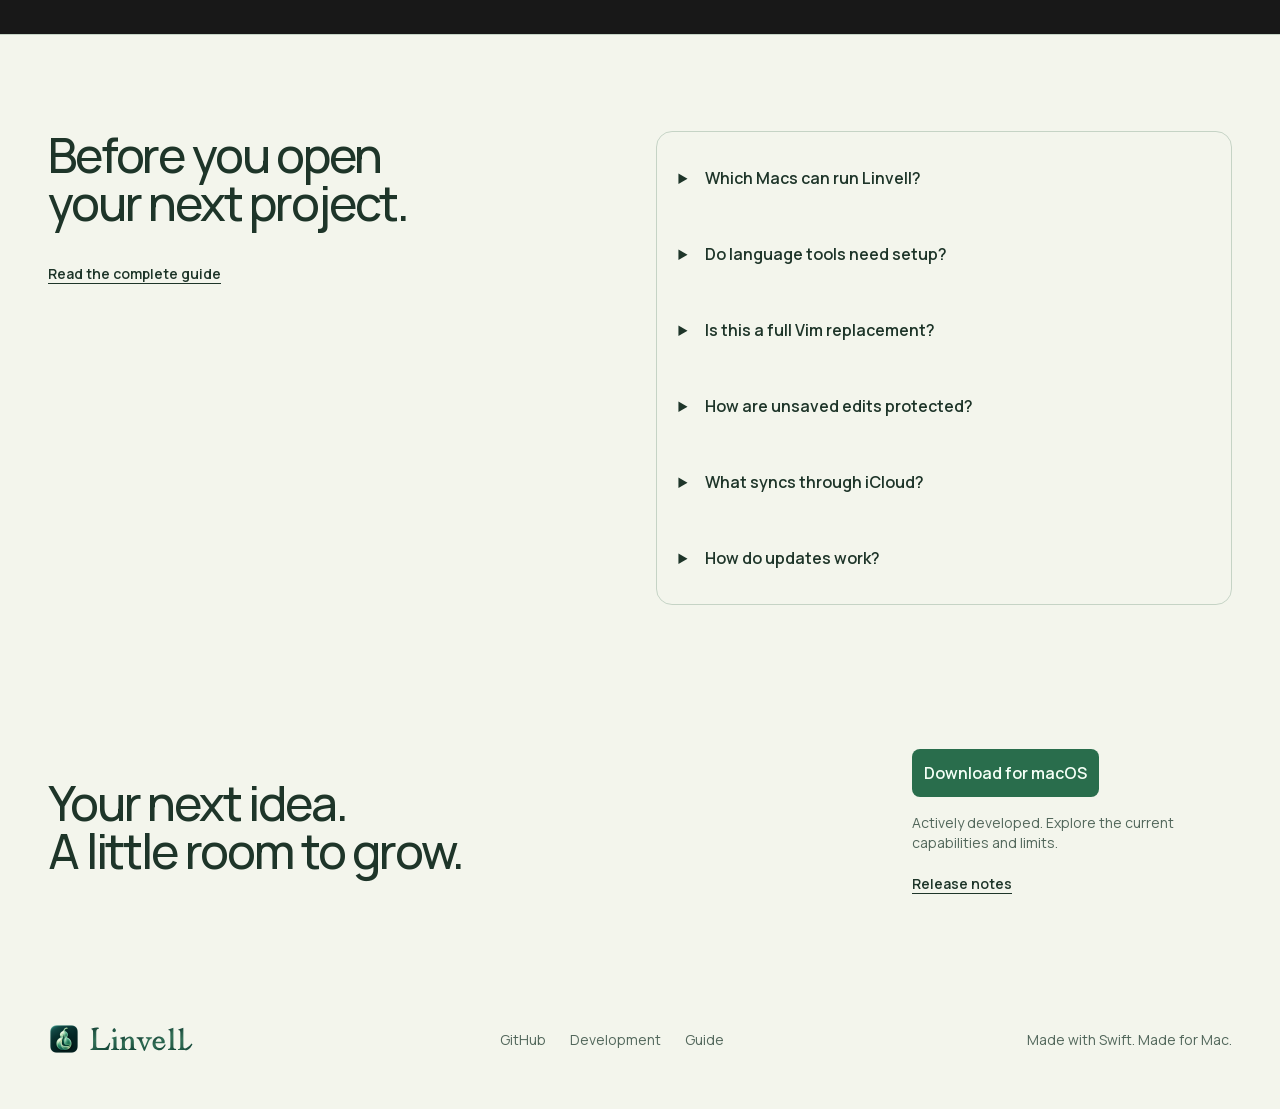
==== commit 15d5785d: "fix: use a losslessly compressed original Agent screenshot" ====
--- a/index.html
+++ b/index.html
@@ -9,7 +9,7 @@
 <meta property="og:type" content="website"><meta name="twitter:card" content="summary_large_image">
 <link rel="canonical" href="https://linvell.fuluwa.top/"><link rel="icon" type="image/png" href="assets/icon.png"><link rel="apple-touch-icon" href="assets/icon.png">
 <link rel="preload" href="assets/manrope.woff2" as="font" type="font/woff2" crossorigin>
-<link rel="stylesheet" href="home.css?v=20261030-agents6"><script src="release.js" defer></script><script src="site.js" defer></script><script src="home.js?v=20261030-agents6" defer></script>
+<link rel="stylesheet" href="home.css?v=20261030-agent-compressed8"><script src="release.js" defer></script><script src="site.js" defer></script><script src="home.js?v=20261030-agent-compressed8" defer></script>
 </head><body class="home"><div class="workspace-backdrop" aria-hidden="true"><svg viewBox="0 0 1440 900" preserveAspectRatio="xMidYMid slice"><path class="flow-route route-0" d="M-80 160H230Q270 160 270 200V660Q270 700 310 700H1520"/><circle class="flow-node node-0" r="5"><animateMotion dur="14s" begin="-0s" repeatCount="indefinite" path="M-80 160H230Q270 160 270 200V660Q270 700 310 700H1520"/></circle><circle class="flow-node node-0" r="3"><animateMotion dur="14s" begin="-7s" repeatCount="indefinite" path="M-80 160H230Q270 160 270 200V660Q270 700 310 700H1520"/></circle><path class="flow-route route-1" d="M1520 80H1130Q1090 80 1090 120V760Q1090 800 1050 800H-80"/><circle class="flow-node node-1" r="5"><animateMotion dur="17s" begin="-2s" repeatCount="indefinite" path="M1520 80H1130Q1090 80 1090 120V760Q1090 800 1050 800H-80"/></circle><circle class="flow-node node-1" r="3"><animateMotion dur="17s" begin="-9s" repeatCount="indefinite" path="M1520 80H1130Q1090 80 1090 120V760Q1090 800 1050 800H-80"/></circle><path class="flow-route route-2" d="M80-40V310Q80 350 120 350H480Q520 350 520 390V940"/><circle class="flow-node node-2" r="5"><animateMotion dur="20s" begin="-4s" repeatCount="indefinite" path="M80-40V310Q80 350 120 350H480Q520 350 520 390V940"/></circle><circle class="flow-node node-2" r="3"><animateMotion dur="20s" begin="-11s" repeatCount="indefinite" path="M80-40V310Q80 350 120 350H480Q520 350 520 390V940"/></circle><path class="flow-route route-3" d="M1360-40V440Q1360 480 1320 480H980Q940 480 940 520V940"/><circle class="flow-node node-3" r="5"><animateMotion dur="23s" begin="-6s" repeatCount="indefinite" path="M1360-40V440Q1360 480 1320 480H980Q940 480 940 520V940"/></circle><circle class="flow-node node-3" r="3"><animateMotion dur="23s" begin="-13s" repeatCount="indefinite" path="M1360-40V440Q1360 480 1320 480H980Q940 480 940 520V940"/></circle></svg></div><a data-en="Skip to content" data-zh="跳至正文" href="#main" class="skip">Skip to content</a>
 <header class="site-header"><a class="brand" href="/" aria-label="Linvell home" aria-current="page"><img src="assets/icon.png" width="36" height="36" alt=""><img class="wordmark" src="assets/wordmark.svg" width="124" height="37" alt="Linvell"></a>
 <button class="menu-toggle" type="button" aria-controls="navigation" aria-expanded="false" aria-label="Open navigation"><span></span><span></span></button>
@@ -21,7 +21,7 @@
 <div class="hero-copy"><div class="intro">
 <h1 data-en="A Mac editor.&lt;br&gt;Room to think." data-zh="为 Mac 而生。&lt;br&gt;为灵感留白。" >A Mac editor.<br>Room to think.</h1></div><div class="hero-support">
 <p data-en="Native Swift. Your code, previews and Git, in one workspace." data-zh="原生 Swift 打造。代码、实时预览与 Git，在同一工作区衔接。" class="description">Native Swift. Your code, previews and Git, in one workspace.</p><div class="actions"><a data-en="Download for macOS" data-zh="下载 macOS 版" href="https://github.com/huluxiaohuowa/Linvell/releases/latest" class="button primary" data-release="download">Download for macOS</a></div><p class="availability" data-release="availability">Latest release / macOS 15.6+</p></div></div>
-<div class="workspace-tour" aria-label="Linvell workflow"><div class="scene-controls" role="tablist" aria-label="Explore Linvell"><button id="scene-preview" class="scene-tab" type="button" role="tab" aria-controls="workspace-scene" aria-selected="true" tabindex="0" data-scene="preview" data-image="assets/html-preview-en.webp" data-alt="HTML source and its actual rendered preview in Linvell" data-caption-en="Write HTML. See the result alongside it." data-caption-zh="编写 HTML，在旁边直接看到渲染结果。"><span data-en="Code & preview" data-zh="编辑与预览">Code & preview</span></button><button id="scene-history" class="scene-tab" type="button" role="tab" aria-controls="workspace-scene" aria-selected="false" tabindex="-1" data-scene="history" data-image="assets/git-graph-en.webp" data-alt="Real Git branch graph and commit history in Linvell" data-caption-en="Follow the branches. Read the project history." data-caption-zh="沿着分支线，查看项目的提交历史。"><span data-en="Git history" data-zh="Git 历史">Git history</span></button><button id="scene-changes" class="scene-tab" type="button" role="tab" aria-controls="workspace-scene" aria-selected="false" tabindex="-1" data-scene="changes" data-image="assets/git-changes-en.webp" data-alt="Modified files, hunk staging and Git diff in Linvell" data-caption-en="Inspect the diff. Prepare the next commit." data-caption-zh="检查文件差异，准备下一次提交。"><span data-en="Review changes" data-zh="检查变更">Review changes</span></button><button id="scene-tools" class="scene-tab" type="button" role="tab" aria-controls="workspace-scene" aria-selected="false" tabindex="-1" data-scene="tools" data-image="assets/project-tools-en.webp" data-alt="Native project tools reporting recent commits and contributors" data-caption-en="Keep the repository context in view." data-caption-zh="在工作区中保留仓库上下文。"><span data-en="Project context" data-zh="项目工具">Project context</span></button><button id="scene-agents" class="scene-tab" type="button" role="tab" aria-controls="workspace-scene" aria-selected="false" tabindex="-1" data-scene="agents" data-image="assets/agent-workbench-en.webp" data-alt="Linvell Agent workbench with native session controls and a Codex terminal" data-caption-en="Your agent, alongside your project files." data-caption-zh="让 Agent 与项目文件处在同一个工作区。"><span data-en="Agent workbench" data-zh="Agent 工作台">Agent workbench</span></button></div><div class="scene-rail" aria-hidden="true"><span></span></div></div><figure class="product" data-kind="product" id="workspace-scene" role="tabpanel" aria-labelledby="scene-preview"><a href="assets/html-preview-en.webp" aria-label="View the current Linvell workflow screenshot full size"><img src="assets/html-preview-en.webp" width="2874" height="1722" alt="HTML source beside its rendered preview in Linvell" fetchpriority="high"></a><figcaption><span class="scene-caption" data-en="Write HTML. See the result alongside it." data-zh="编写 HTML，在旁边直接看到渲染结果。">Write HTML. See the result alongside it.</span><span>Apple Silicon</span></figcaption></figure>
+<div class="workspace-tour" aria-label="Linvell workflow"><div class="scene-controls" role="tablist" aria-label="Explore Linvell"><button id="scene-preview" class="scene-tab" type="button" role="tab" aria-controls="workspace-scene" aria-selected="true" tabindex="0" data-scene="preview" data-image="assets/html-preview-en.webp" data-alt="HTML source and its actual rendered preview in Linvell" data-caption-en="Write HTML. See the result alongside it." data-caption-zh="编写 HTML，在旁边直接看到渲染结果。"><span data-en="Code & preview" data-zh="编辑与预览">Code & preview</span></button><button id="scene-history" class="scene-tab" type="button" role="tab" aria-controls="workspace-scene" aria-selected="false" tabindex="-1" data-scene="history" data-image="assets/git-graph-en.webp" data-alt="Real Git branch graph and commit history in Linvell" data-caption-en="Follow the branches. Read the project history." data-caption-zh="沿着分支线，查看项目的提交历史。"><span data-en="Git history" data-zh="Git 历史">Git history</span></button><button id="scene-changes" class="scene-tab" type="button" role="tab" aria-controls="workspace-scene" aria-selected="false" tabindex="-1" data-scene="changes" data-image="assets/git-changes-en.webp" data-alt="Modified files, hunk staging and Git diff in Linvell" data-caption-en="Inspect the diff. Prepare the next commit." data-caption-zh="检查文件差异，准备下一次提交。"><span data-en="Review changes" data-zh="检查变更">Review changes</span></button><button id="scene-tools" class="scene-tab" type="button" role="tab" aria-controls="workspace-scene" aria-selected="false" tabindex="-1" data-scene="tools" data-image="assets/project-tools-en.webp" data-alt="Native project tools reporting recent commits and contributors" data-caption-en="Keep the repository context in view." data-caption-zh="在工作区中保留仓库上下文。"><span data-en="Project context" data-zh="项目工具">Project context</span></button><button id="scene-agents" class="scene-tab" type="button" role="tab" aria-controls="workspace-scene" aria-selected="false" tabindex="-1" data-scene="agents" data-image="assets/agent-workbench-original.webp" data-alt="Linvell Agent workbench with native session controls and a Codex terminal" data-caption-en="Your agent, alongside your project files." data-caption-zh="让 Agent 与项目文件处在同一个工作区。"><span data-en="Agent workbench" data-zh="Agent 工作台">Agent workbench</span></button></div><div class="scene-rail" aria-hidden="true"><span></span></div></div><figure class="product" data-kind="product" id="workspace-scene" role="tabpanel" aria-labelledby="scene-preview"><a href="assets/html-preview-en.webp" aria-label="View the current Linvell workflow screenshot full size"><img src="assets/html-preview-en.webp" width="2874" height="1722" alt="HTML source beside its rendered preview in Linvell" fetchpriority="high"></a><figcaption><span class="scene-caption" data-en="Write HTML. See the result alongside it." data-zh="编写 HTML，在旁边直接看到渲染结果。">Write HTML. See the result alongside it.</span><span>Apple Silicon</span></figcaption></figure>
 </section>
 <section class="container foundation" id="features">
 <h2 data-en="Made for your Mac.&lt;br&gt;Ready for your way of working." data-zh="熟悉的 Mac 体验。&lt;br&gt;顺手的开发方式。" >Made for your Mac.<br>Ready for your way of working.</h2>
@@ -40,7 +40,7 @@
 </article>
 </div>
 </section>
-<section class="agent-workbench container" id="agents"><div class="section-head"><h2 data-en="An agent workbench.&lt;br&gt;Inside your editor." data-zh="Agent 工作台，&lt;br&gt;就在编辑器里。" >An agent workbench.<br>Inside your editor.</h2><p data-en="Bring your existing agent CLI into a native project workspace." data-zh="把你已有的 Agent CLI，接入原生项目工作区。" >Bring your existing agent CLI into a native project workspace.</p></div><figure class="feature-shot" data-kind="product"><a href="assets/agent-workbench-en.webp" aria-label="View the Agent workbench full size"><img src="assets/agent-workbench-en.webp" width="2650" height="1728" loading="lazy" alt="Linvell Agent workbench with native session controls and a running Codex terminal"></a><figcaption><span data-en="Choose a project session in the sidebar. Work with your agent in the main workspace." data-zh="在侧栏选择项目会话，在主工作区与 Agent 协作。" >Choose a project session in the sidebar. Work with your agent in the main workspace.</span></figcaption></figure><div class="agent-benefits"><article><h3 data-en="Bring the agent you use" data-zh="沿用你熟悉的 Agent" >Bring the agent you use</h3><p data-en="Connect an installed Codex, OpenCode, Pi, Claude Code or DeepSeek Harness CLI." data-zh="接入已安装的 Codex、OpenCode、Pi、Claude Code 或 DeepSeek Harness CLI。" >Connect an installed Codex, OpenCode, Pi, Claude Code or DeepSeek Harness CLI.</p></article><article><h3 data-en="Pick up the conversation" data-zh="接着原来的会话继续" >Pick up the conversation</h3><p data-en="Search project sessions and resume them in the native terminal, using the agent’s own saved context." data-zh="搜索项目会话，在原生终端中继续，由 Agent 恢复自身保存的上下文。" >Search project sessions and resume them in the native terminal, using the agent’s own saved context.</p></article><article><h3 data-en="Keep the work in view" data-zh="切回代码，继续协作" >Keep the work in view</h3><p data-en="Switch back to files while the same agent process keeps running. Clean files refresh after external edits; unsaved edits stay protected." data-zh="切回文件时保留同一个 Agent 进程；未修改的文件自动更新，未保存的编辑保留冲突保护。" >Switch back to files while the same agent process keeps running. Clean files refresh after external edits; unsaved edits stay protected.</p></article></div><div class="agent-footnote"><p data-en="Use your own CLI installation and provider sign in." data-zh="需使用你已安装并完成登录配置的 Agent CLI。" >Use your own CLI installation and provider sign in.</p><a data-en="Read the agent guide" data-zh="查看 Agent 接入说明" href="https://github.com/huluxiaohuowa/Linvell/blob/main/docs/AGENT_CLI.md" class="text-link">Read the agent guide</a></div></section>
+<section class="agent-workbench container" id="agents"><div class="section-head"><h2 data-en="An agent workbench.&lt;br&gt;Inside your editor." data-zh="Agent 工作台，&lt;br&gt;就在编辑器里。" >An agent workbench.<br>Inside your editor.</h2><p data-en="Bring your existing agent CLI into a native project workspace." data-zh="把你已有的 Agent CLI，接入原生项目工作区。" >Bring your existing agent CLI into a native project workspace.</p></div><figure class="feature-shot" data-kind="product"><a href="assets/agent-workbench-original.webp" aria-label="View the Agent workbench full size"><img src="assets/agent-workbench-original.webp" width="2650" height="1728" loading="lazy" alt="Linvell Agent workbench with native session controls and a running Codex terminal"></a><figcaption><span data-en="Choose a project session in the sidebar. Work with your agent in the main workspace." data-zh="在侧栏选择项目会话，在主工作区与 Agent 协作。" >Choose a project session in the sidebar. Work with your agent in the main workspace.</span></figcaption></figure><div class="agent-benefits"><article><h3 data-en="Bring the agent you use" data-zh="沿用你熟悉的 Agent" >Bring the agent you use</h3><p data-en="Connect an installed Codex, OpenCode, Pi, Claude Code or DeepSeek Harness CLI." data-zh="接入已安装的 Codex、OpenCode、Pi、Claude Code 或 DeepSeek Harness CLI。" >Connect an installed Codex, OpenCode, Pi, Claude Code or DeepSeek Harness CLI.</p></article><article><h3 data-en="Pick up the conversation" data-zh="接着原来的会话继续" >Pick up the conversation</h3><p data-en="Search project sessions and resume them in the native terminal, using the agent’s own saved context." data-zh="搜索项目会话，在原生终端中继续，由 Agent 恢复自身保存的上下文。" >Search project sessions and resume them in the native terminal, using the agent’s own saved context.</p></article><article><h3 data-en="Keep the work in view" data-zh="切回代码，继续协作" >Keep the work in view</h3><p data-en="Switch back to files while the same agent process keeps running. Clean files refresh after external edits; unsaved edits stay protected." data-zh="切回文件时保留同一个 Agent 进程；未修改的文件自动更新，未保存的编辑保留冲突保护。" >Switch back to files while the same agent process keeps running. Clean files refresh after external edits; unsaved edits stay protected.</p></article></div><div class="agent-footnote"><p data-en="Use your own CLI installation and provider sign in." data-zh="需使用你已安装并完成登录配置的 Agent CLI。" >Use your own CLI installation and provider sign in.</p><a data-en="Read the agent guide" data-zh="查看 Agent 接入说明" href="https://github.com/huluxiaohuowa/Linvell/blob/main/docs/AGENT_CLI.md" class="text-link">Read the agent guide</a></div></section>
 <section class="editing container">
 <div class="section-head">
 <h2 data-en="Follow the thought.&lt;br&gt;Find the right code." data-zh="跟上思路，&lt;br&gt;直达要改的代码。" >Follow the thought.<br>Find the right code.</h2>
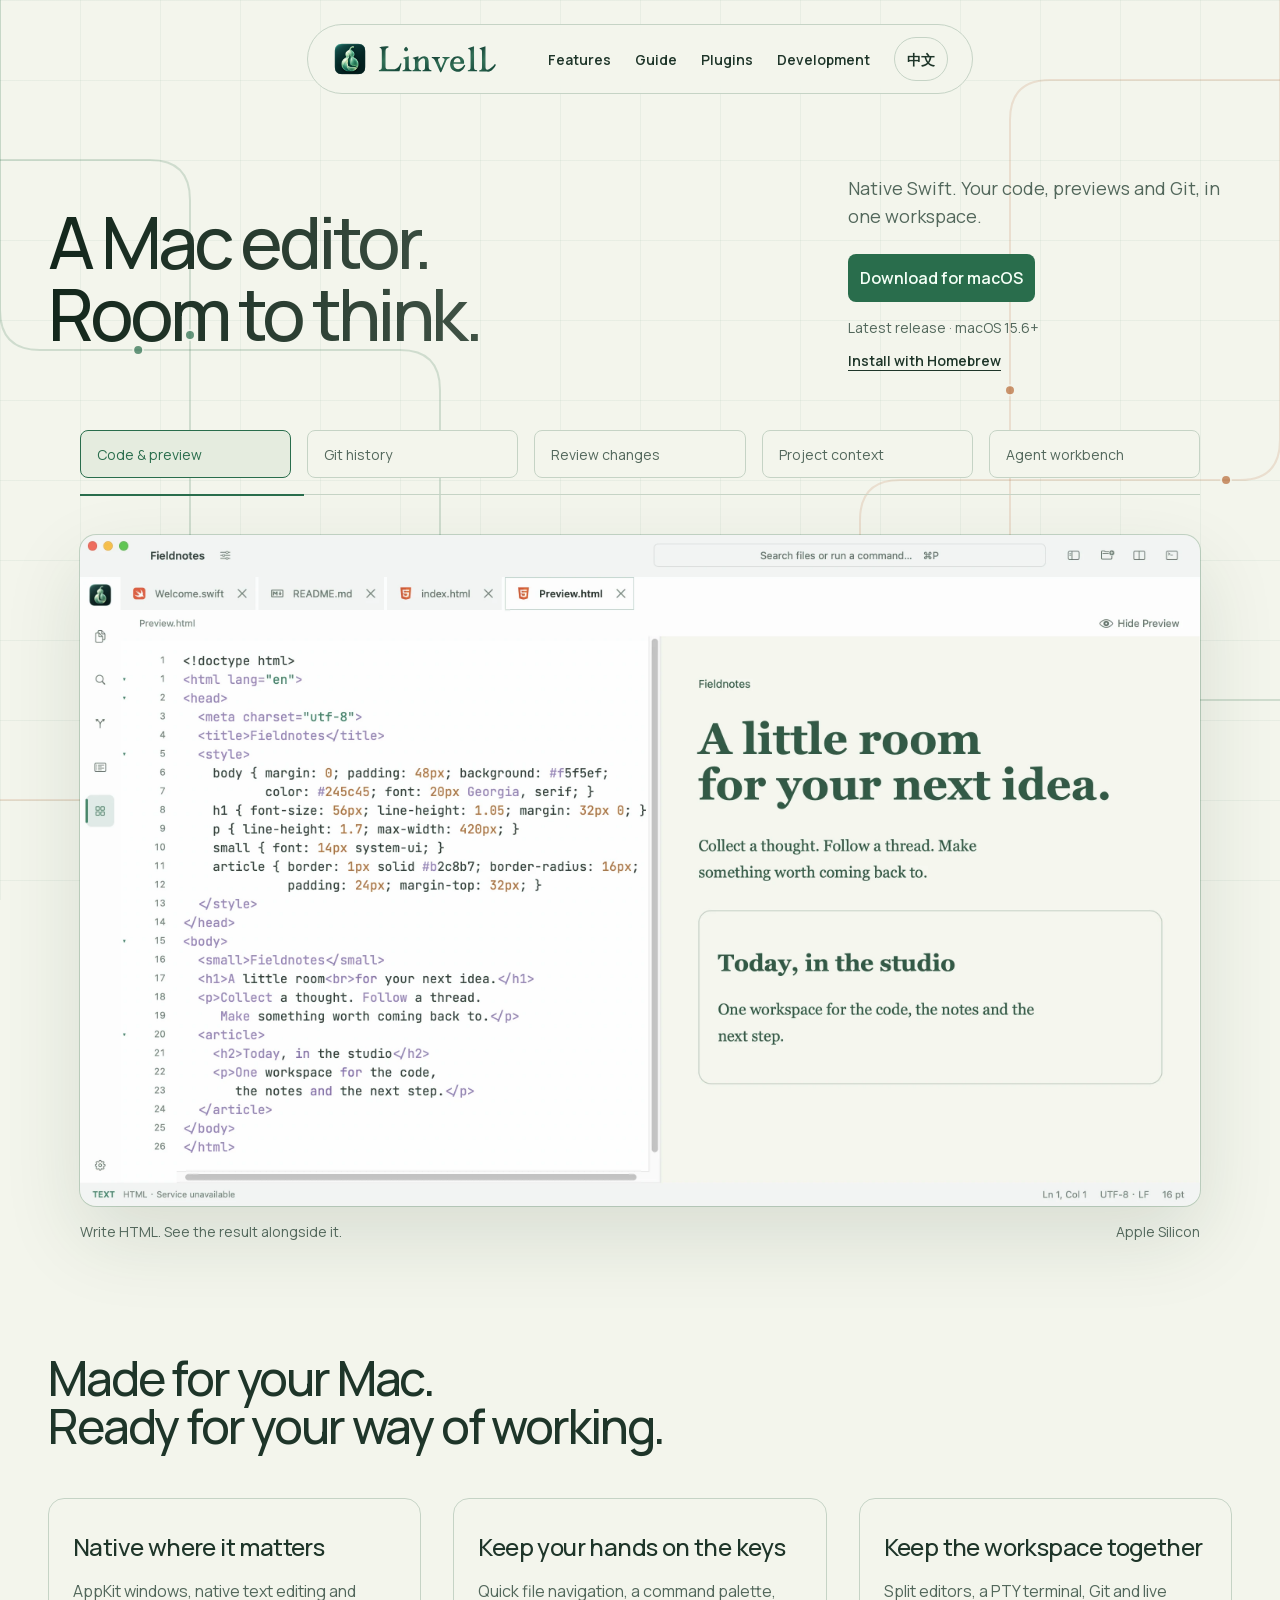
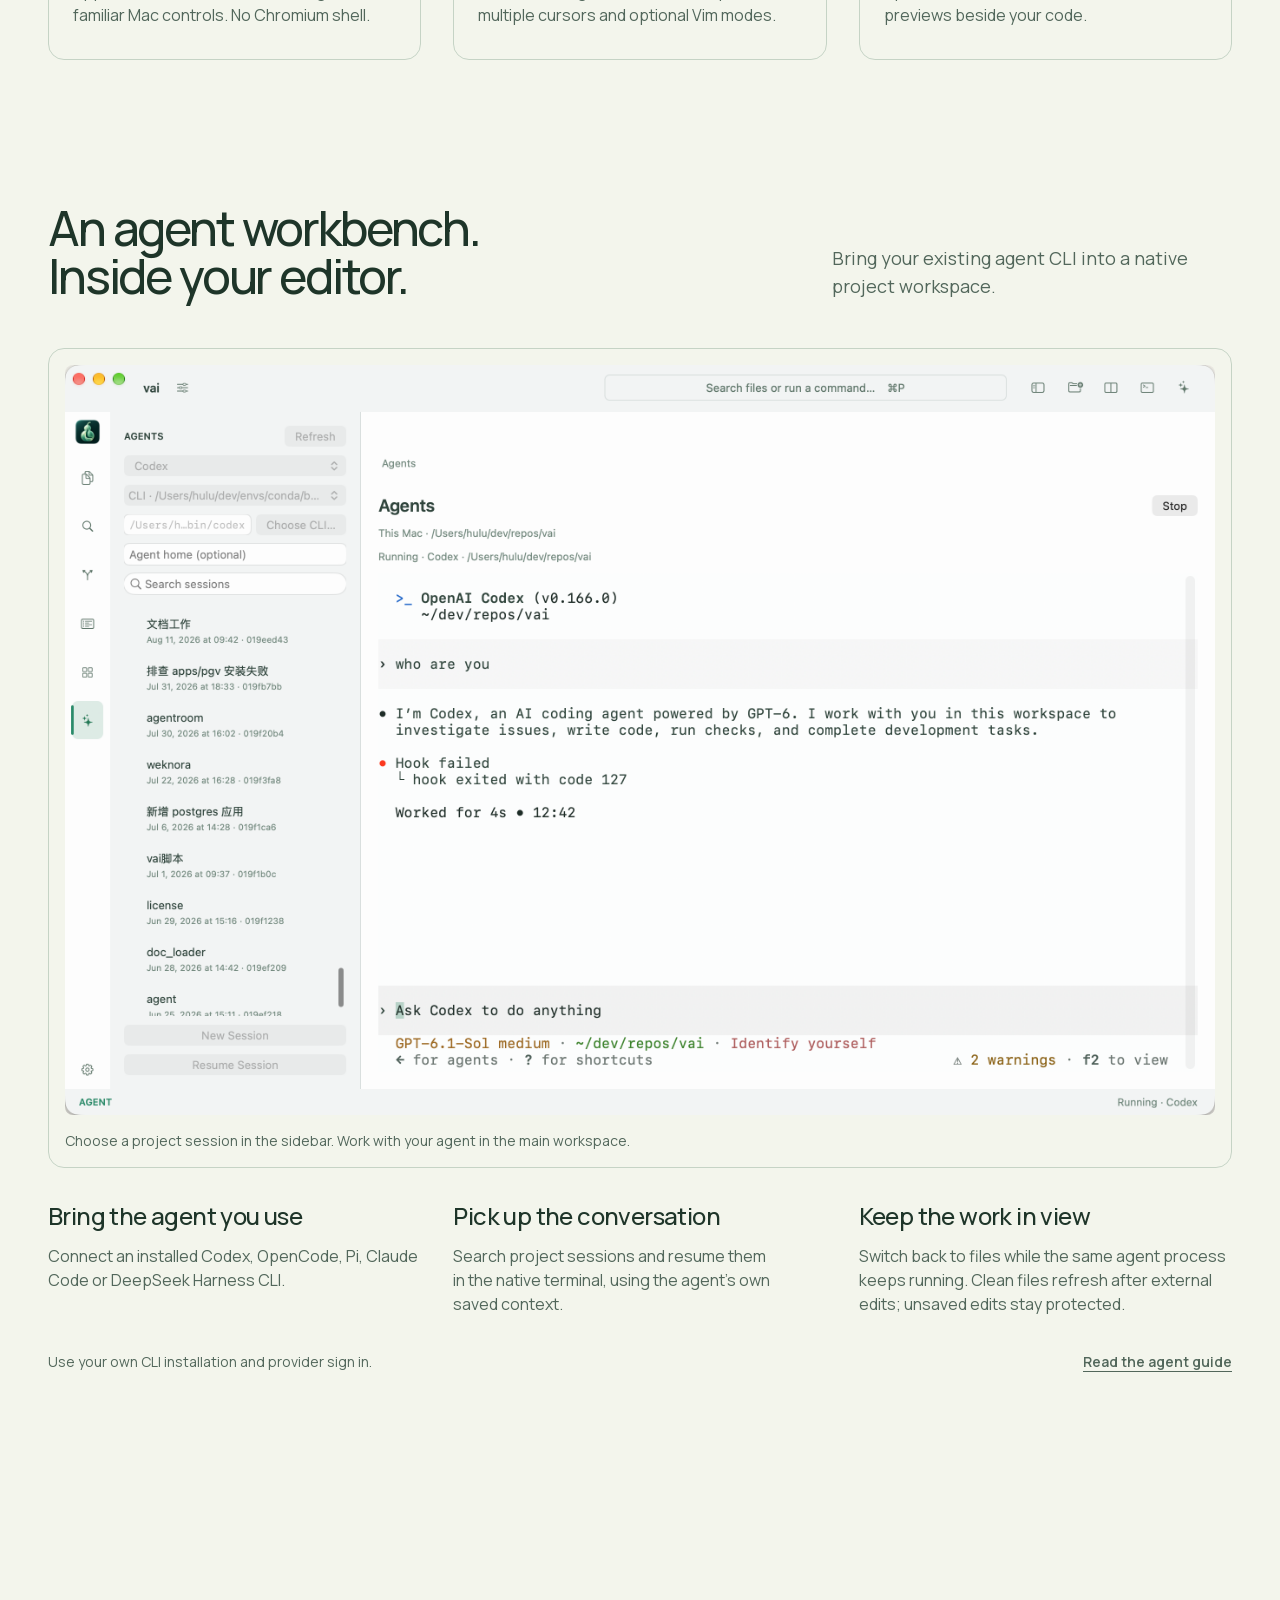
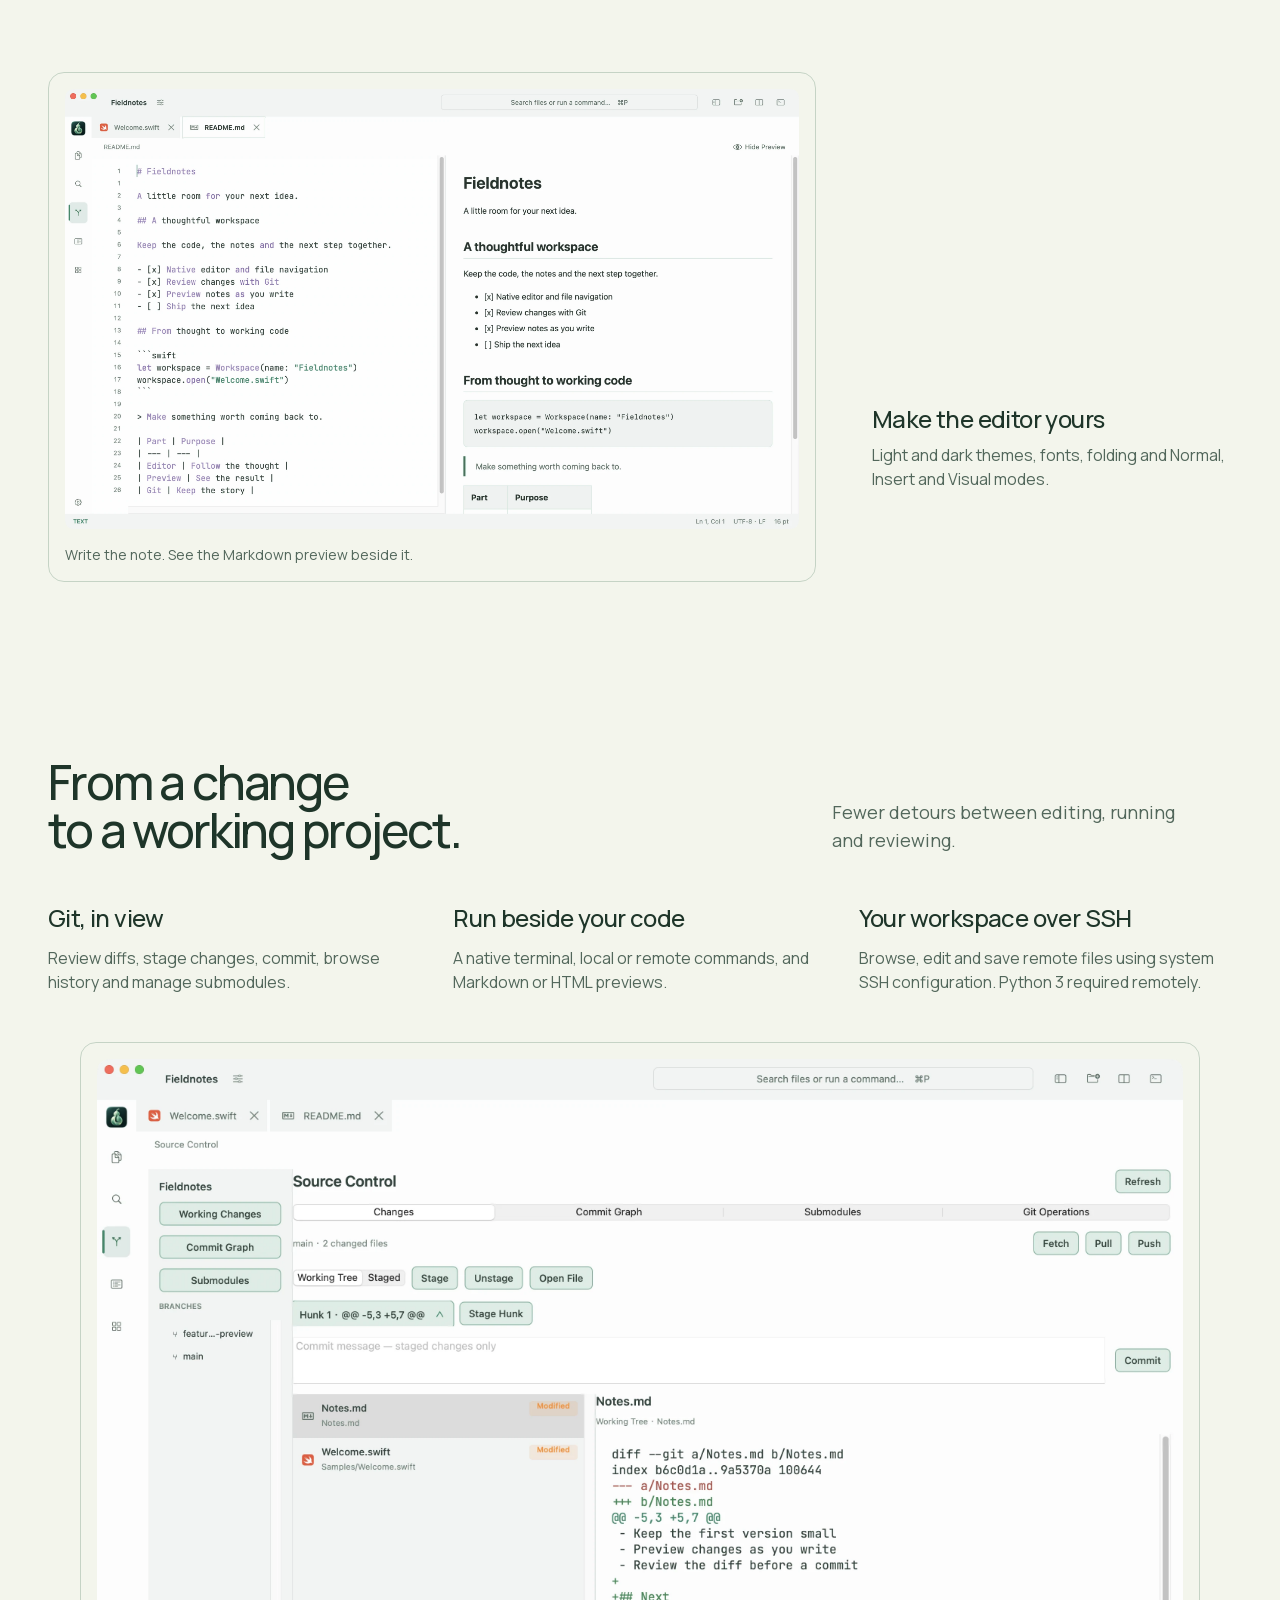
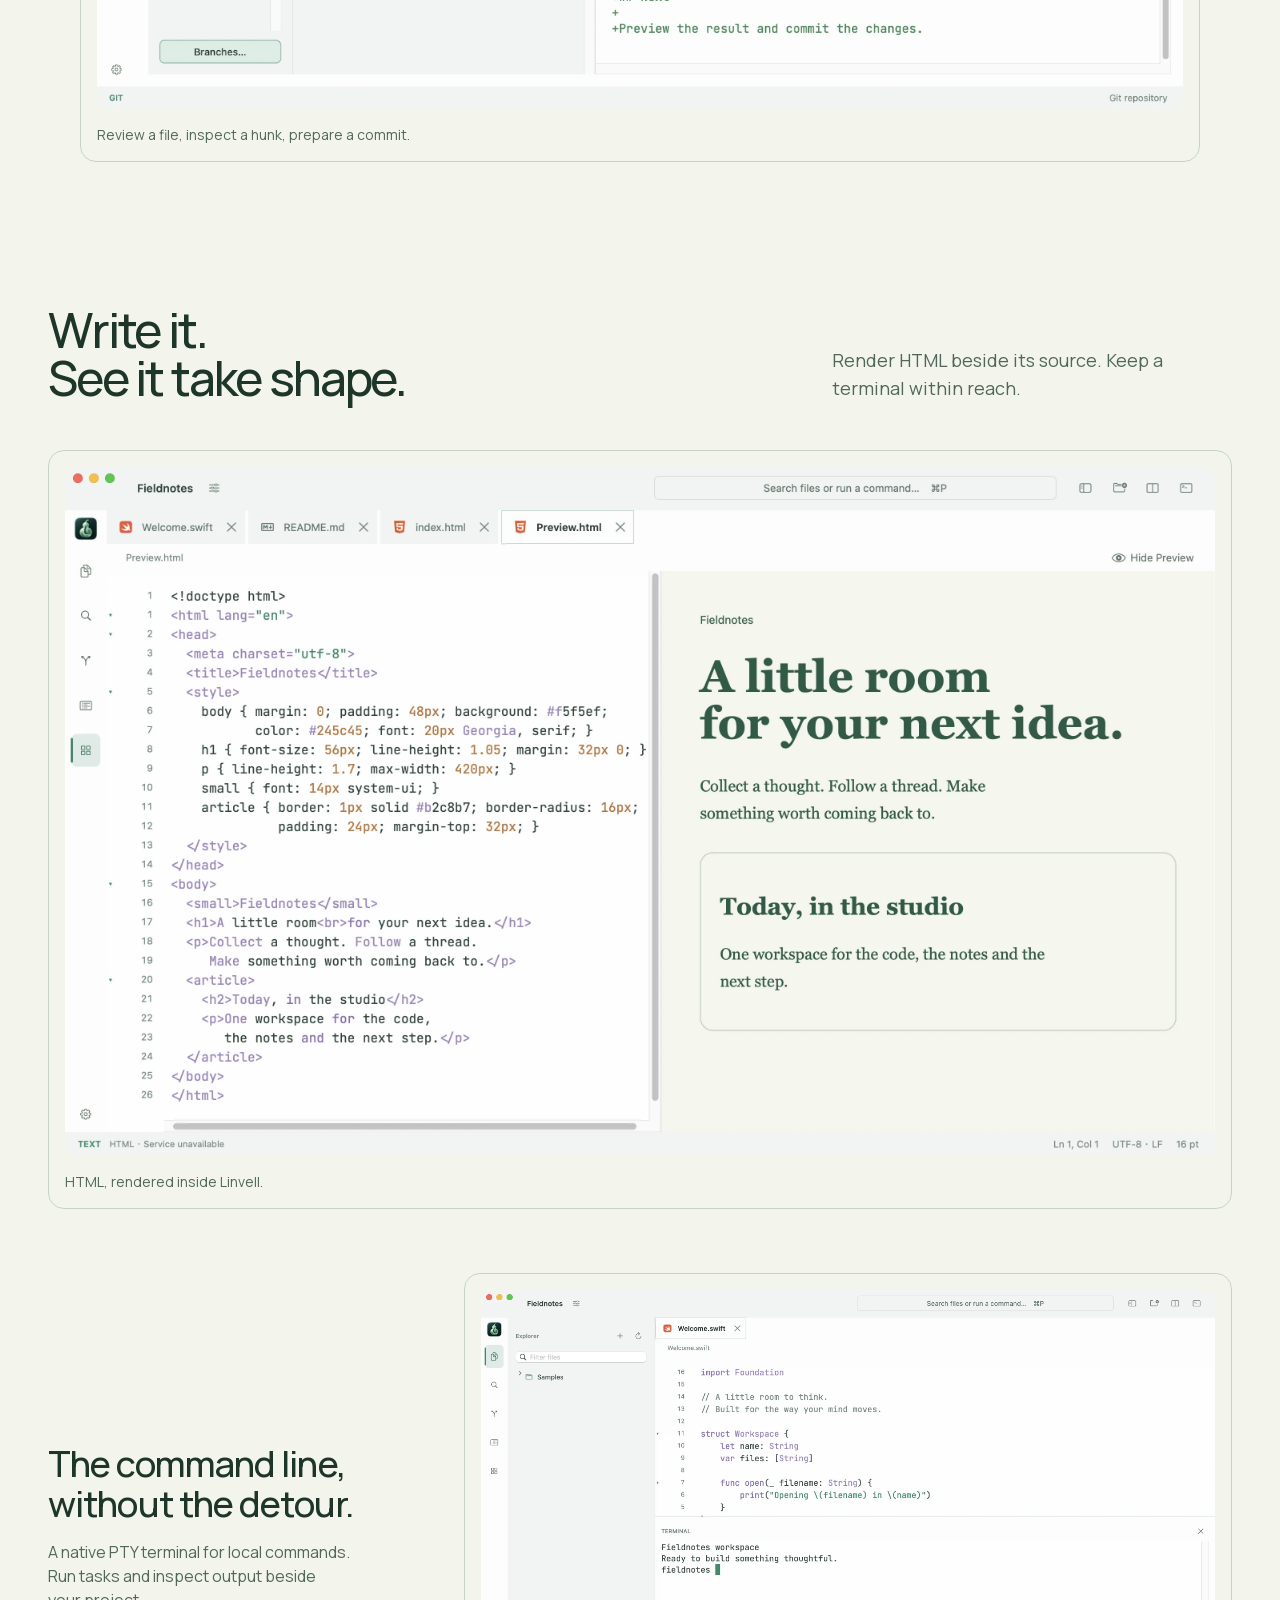
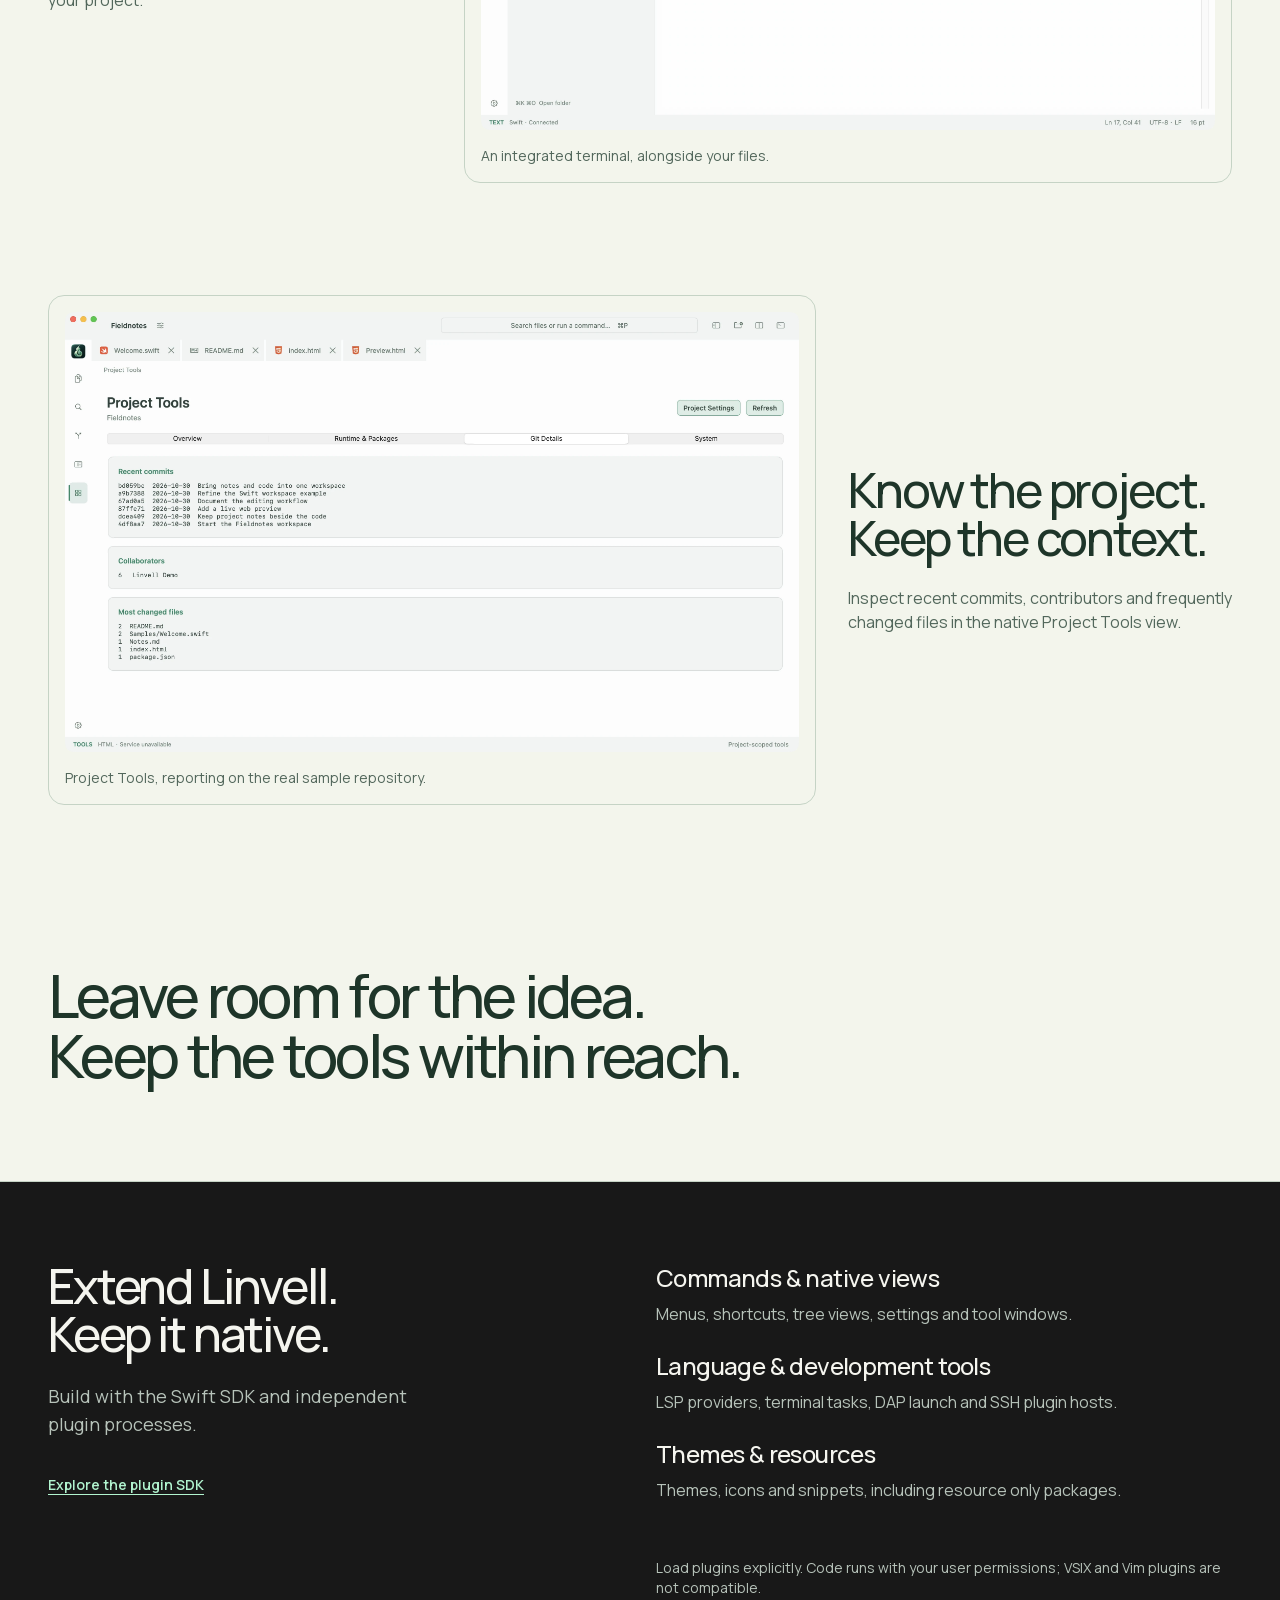
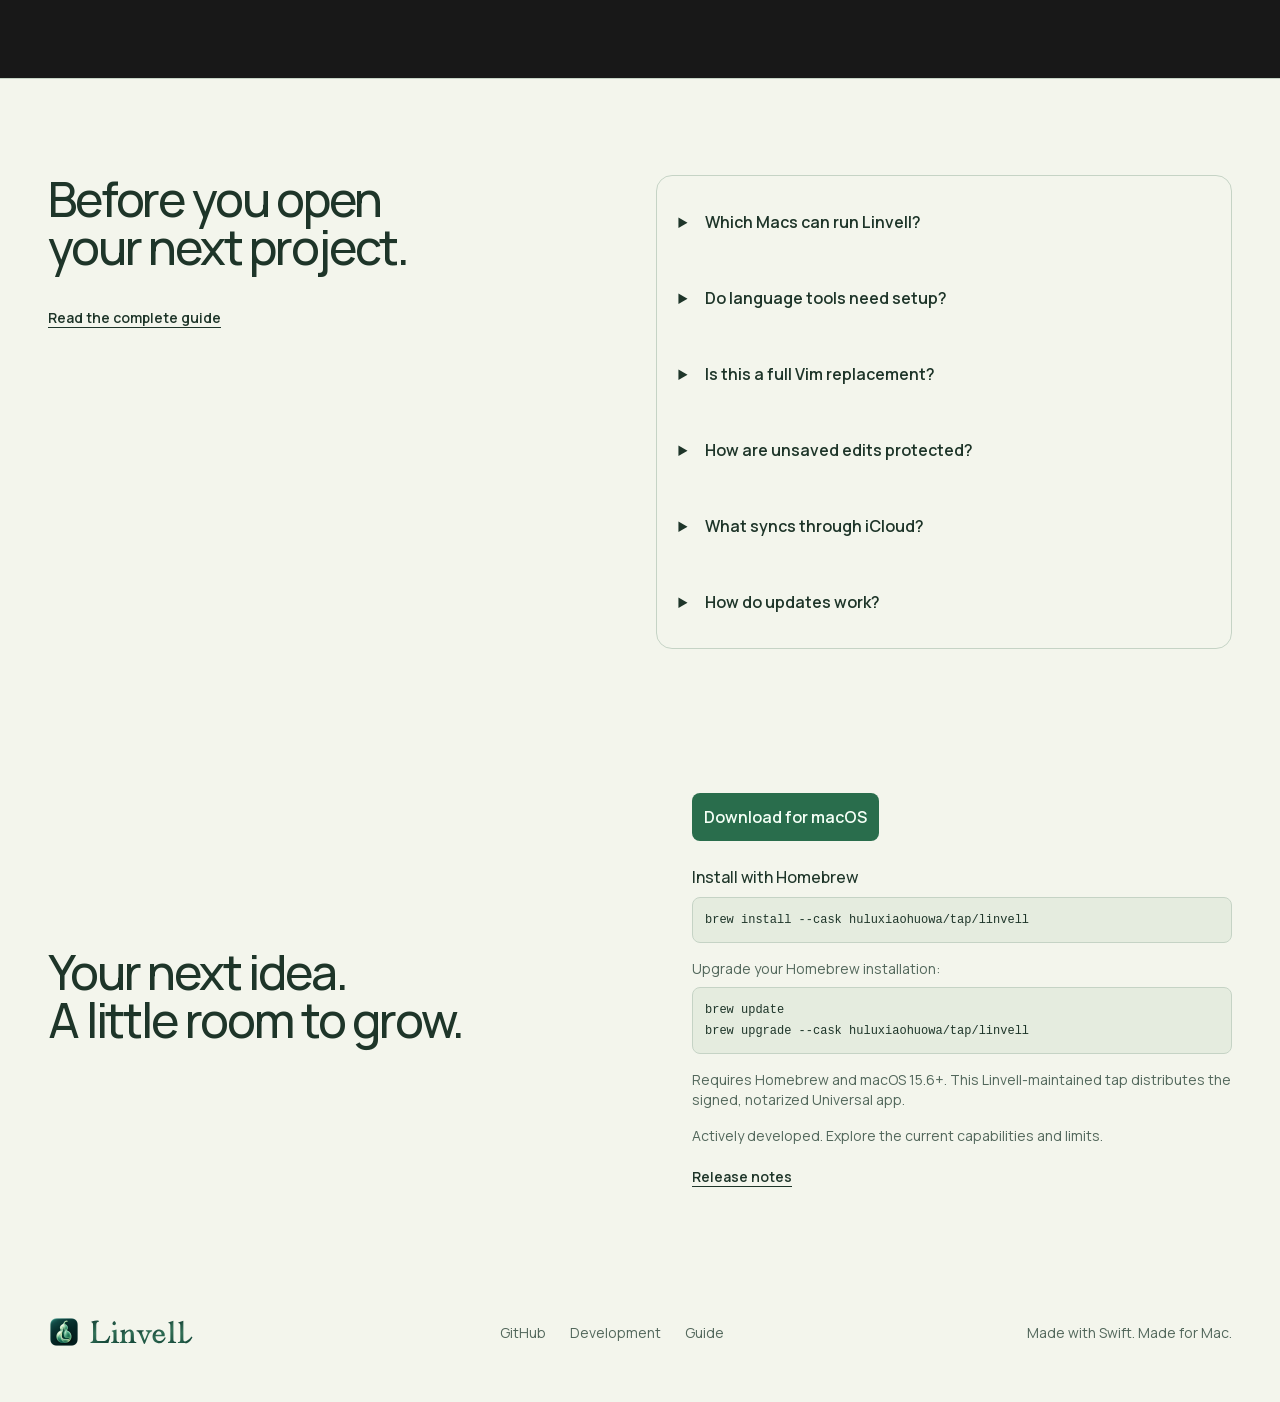
==== commit 31e5eb8a: "docs: add Homebrew installation to homepage and guides" ====
--- a/index.html
+++ b/index.html
@@ -20,7 +20,7 @@
 <section class="hero container">
 <div class="hero-copy"><div class="intro">
 <h1 data-en="A Mac editor.&lt;br&gt;Room to think." data-zh="为 Mac 而生。&lt;br&gt;为灵感留白。" >A Mac editor.<br>Room to think.</h1></div><div class="hero-support">
-<p data-en="Native Swift. Your code, previews and Git, in one workspace." data-zh="原生 Swift 打造。代码、实时预览与 Git，在同一工作区衔接。" class="description">Native Swift. Your code, previews and Git, in one workspace.</p><div class="actions"><a data-en="Download for macOS" data-zh="下载 macOS 版" href="https://github.com/huluxiaohuowa/Linvell/releases/latest" class="button primary" data-release="download">Download for macOS</a></div><p class="availability" data-release="availability">Latest release / macOS 15.6+</p></div></div>
+<p data-en="Native Swift. Your code, previews and Git, in one workspace." data-zh="原生 Swift 打造。代码、实时预览与 Git，在同一工作区衔接。" class="description">Native Swift. Your code, previews and Git, in one workspace.</p><div class="actions"><a data-en="Download for macOS" data-zh="下载 macOS 版" href="https://github.com/huluxiaohuowa/Linvell/releases/latest" class="button primary" data-release="download">Download for macOS</a></div><p class="availability" data-release="availability">Latest release / macOS 15.6+</p><a data-en="Install with Homebrew" data-zh="通过 Homebrew 安装" href="#homebrew" class="text-link">Install with Homebrew</a></div></div>
 <div class="workspace-tour" aria-label="Linvell workflow"><div class="scene-controls" role="tablist" aria-label="Explore Linvell"><button id="scene-preview" class="scene-tab" type="button" role="tab" aria-controls="workspace-scene" aria-selected="true" tabindex="0" data-scene="preview" data-image="assets/html-preview-en.webp" data-alt="HTML source and its actual rendered preview in Linvell" data-caption-en="Write HTML. See the result alongside it." data-caption-zh="编写 HTML，在旁边直接看到渲染结果。"><span data-en="Code & preview" data-zh="编辑与预览">Code & preview</span></button><button id="scene-history" class="scene-tab" type="button" role="tab" aria-controls="workspace-scene" aria-selected="false" tabindex="-1" data-scene="history" data-image="assets/git-graph-en.webp" data-alt="Real Git branch graph and commit history in Linvell" data-caption-en="Follow the branches. Read the project history." data-caption-zh="沿着分支线，查看项目的提交历史。"><span data-en="Git history" data-zh="Git 历史">Git history</span></button><button id="scene-changes" class="scene-tab" type="button" role="tab" aria-controls="workspace-scene" aria-selected="false" tabindex="-1" data-scene="changes" data-image="assets/git-changes-en.webp" data-alt="Modified files, hunk staging and Git diff in Linvell" data-caption-en="Inspect the diff. Prepare the next commit." data-caption-zh="检查文件差异，准备下一次提交。"><span data-en="Review changes" data-zh="检查变更">Review changes</span></button><button id="scene-tools" class="scene-tab" type="button" role="tab" aria-controls="workspace-scene" aria-selected="false" tabindex="-1" data-scene="tools" data-image="assets/project-tools-en.webp" data-alt="Native project tools reporting recent commits and contributors" data-caption-en="Keep the repository context in view." data-caption-zh="在工作区中保留仓库上下文。"><span data-en="Project context" data-zh="项目工具">Project context</span></button><button id="scene-agents" class="scene-tab" type="button" role="tab" aria-controls="workspace-scene" aria-selected="false" tabindex="-1" data-scene="agents" data-image="assets/agent-workbench-original.webp" data-alt="Linvell Agent workbench with native session controls and a Codex terminal" data-caption-en="Your agent, alongside your project files." data-caption-zh="让 Agent 与项目文件处在同一个工作区。"><span data-en="Agent workbench" data-zh="Agent 工作台">Agent workbench</span></button></div><div class="scene-rail" aria-hidden="true"><span></span></div></div><figure class="product" data-kind="product" id="workspace-scene" role="tabpanel" aria-labelledby="scene-preview"><a href="assets/html-preview-en.webp" aria-label="View the current Linvell workflow screenshot full size"><img src="assets/html-preview-en.webp" width="2874" height="1722" alt="HTML source beside its rendered preview in Linvell" fetchpriority="high"></a><figcaption><span class="scene-caption" data-en="Write HTML. See the result alongside it." data-zh="编写 HTML，在旁边直接看到渲染结果。">Write HTML. See the result alongside it.</span><span>Apple Silicon</span></figcaption></figure>
 </section>
 <section class="container foundation" id="features">
@@ -139,13 +139,15 @@
 </details>
 <details>
 <summary data-en="How do updates work?" data-zh="如何更新？" >How do updates work?</summary>
-<p data-en="Releases come from GitHub. Automatic downloads and installation are optional; the updater checks checksums and signing identity." data-zh="通过 GitHub 发布更新，自动下载与安装均可选；更新器会校验校验和与签名身份。" >Releases come from GitHub. Automatic downloads and installation are optional; the updater checks checksums and signing identity.</p>
+<p data-en="Manual installations use the in-app GitHub updater, with checksum and signing checks. Homebrew installations check their tap and show a brew upgrade command; update them through Homebrew." data-zh="手动下载安装的版本使用应用内 GitHub 更新器，并校验校验和与签名。通过 Homebrew 安装的版本检查所属 tap，并显示 brew 升级命令；请通过 Homebrew 更新。">Manual installations use the in-app GitHub updater, with checksum and signing checks. Homebrew installations check their tap and show a brew upgrade command; update them through Homebrew.</p>
 </details>
 </div>
 </section>
 <section class="download container">
 <h2 data-en="Your next idea.&lt;br&gt;A little room to grow." data-zh="下一个想法，&lt;br&gt;在这里慢慢成形。" >Your next idea.<br>A little room to grow.</h2>
 <div><a data-en="Download for macOS" data-zh="下载 macOS 版" href="https://github.com/huluxiaohuowa/Linvell/releases/latest" class="button primary" data-release="download">Download for macOS</a>
+<div class="brew-install" id="homebrew"><h3 data-en="Install with Homebrew" data-zh="通过 Homebrew 安装">Install with Homebrew</h3><pre><code>brew install --cask huluxiaohuowa/tap/linvell</code></pre><p data-en="Upgrade your Homebrew installation:" data-zh="更新通过 Homebrew 安装的版本：">Upgrade your Homebrew installation:</p><pre><code>brew update
+brew upgrade --cask huluxiaohuowa/tap/linvell</code></pre><p data-en="Requires Homebrew and macOS 15.6+. This Linvell-maintained tap distributes the signed, notarized Universal app." data-zh="需要先安装 Homebrew，支持 macOS 15.6 及以上。此 Linvell 自建 tap 提供已签名、公证的 Universal 应用。">Requires Homebrew and macOS 15.6+. This Linvell-maintained tap distributes the signed, notarized Universal app.</p></div>
 <p data-en="Actively developed. Explore the current capabilities and limits." data-zh="持续开发中。了解当前能力与边界。" >Actively developed. Explore the current capabilities and limits.</p><a data-en="Release notes" data-zh="版本说明" href="https://github.com/huluxiaohuowa/Linvell/releases/latest" data-release="notes" class="text-link">Release notes</a>
 </div>
 </section>
--- a/home.css
+++ b/home.css
@@ -56,7 +56,7 @@
 .plugin-content{display:grid;gap:var(--space-lg)}.plugin-content article p{color:var(--light-muted);margin-top:var(--space-xs)}.plugin-content .plugin-note{font-size:var(--text-sm);line-height:20px;max-width:100%;padding-top:var(--space-xs)}
 .faq{display:grid;grid-template-columns:minmax(0,1fr) minmax(0,1fr);gap:var(--space-xl);padding-block:var(--space-4xl)}.faq .text-link{margin-top:var(--space-lg)}
 .questions{border:1px solid var(--line);border-radius:16px;padding:var(--space-xs) var(--space-lg);background:var(--white)}details{padding-block:var(--space-md)}summary{cursor:pointer;font-weight:600;min-height:44px;align-content:center;list-style-position:outside;margin-left:var(--space-md);padding-left:var(--space-xs)}summary:hover{color:var(--green)}details p{color:var(--muted);padding:var(--space-sm) 0 var(--space-xs) var(--space-lg)}
-.download{padding-block:var(--space-2xl) 80px;display:grid;grid-template-columns:minmax(0,1fr) minmax(0,1fr);gap:var(--space-xl);align-items:center}.download>div{justify-self:end;max-width:320px}.download p{color:var(--muted);margin-top:var(--space-md);font-size:var(--text-sm);line-height:20px}.download .text-link{margin-top:var(--space-xs)}
+.download{padding-block:var(--space-2xl) 80px;display:grid;grid-template-columns:minmax(0,1fr) minmax(0,1fr);gap:var(--space-xl);align-items:center}.download>div{justify-self:end;max-width:540px;min-width:0;width:100%}.download p{color:var(--muted);margin-top:var(--space-md);font-size:var(--text-sm);line-height:20px}.download .text-link{margin-top:var(--space-xs)}
 .site-footer{padding-block:var(--space-xl) var(--space-2xl);display:flex;gap:var(--space-xl);justify-content:space-between;align-items:center;font-size:var(--text-sm);color:var(--muted)}.site-footer .brand img:first-child{width:32px;height:32px}.site-footer .wordmark{width:108px}.site-footer>div{display:flex;gap:var(--space-lg)}.site-footer a{min-height:44px;display:inline-flex;align-items:center;white-space:nowrap}
 @media(min-width:1600px){.hero{min-height:768px}}
 @media(max-width:1100px){:root{--text-display:3.75rem;--text-section:2.25rem;--gutter:32px}.hero{gap:var(--space-lg);min-height:640px}.site-header{gap:var(--space-xl)}nav{gap:var(--space-md)}.tagline p{font-size:48px}.detail{min-height:384px;padding:var(--space-md)}.feature-list{padding-left:0;gap:var(--space-lg)}}
@@ -155,3 +155,5 @@
 .scene-controls{grid-template-columns:repeat(5,minmax(0,1fr))}
 @media(max-width:800px){.agent-benefits{grid-template-columns:minmax(0,1fr);gap:var(--space-lg)}.agent-footnote{align-items:flex-start;flex-direction:column;gap:var(--space-xs)}}
 @media(max-width:640px){.scene-controls{grid-template-columns:repeat(2,minmax(0,1fr))}.scene-controls .scene-tab:last-child{grid-column:1/-1}}
+
+.brew-install{margin-top:var(--space-lg);min-width:0}.brew-install h3{font-size:var(--text-md);line-height:24px;letter-spacing:0}.brew-install pre{margin:var(--space-xs) 0 0;padding:var(--space-sm);background:var(--surface);border:1px solid var(--line);border-radius:8px;font-size:12px;line-height:1.7;white-space:pre-wrap;overflow-wrap:anywhere}.brew-install code{font-family:ui-monospace,SFMono-Regular,Menlo,monospace;user-select:all}
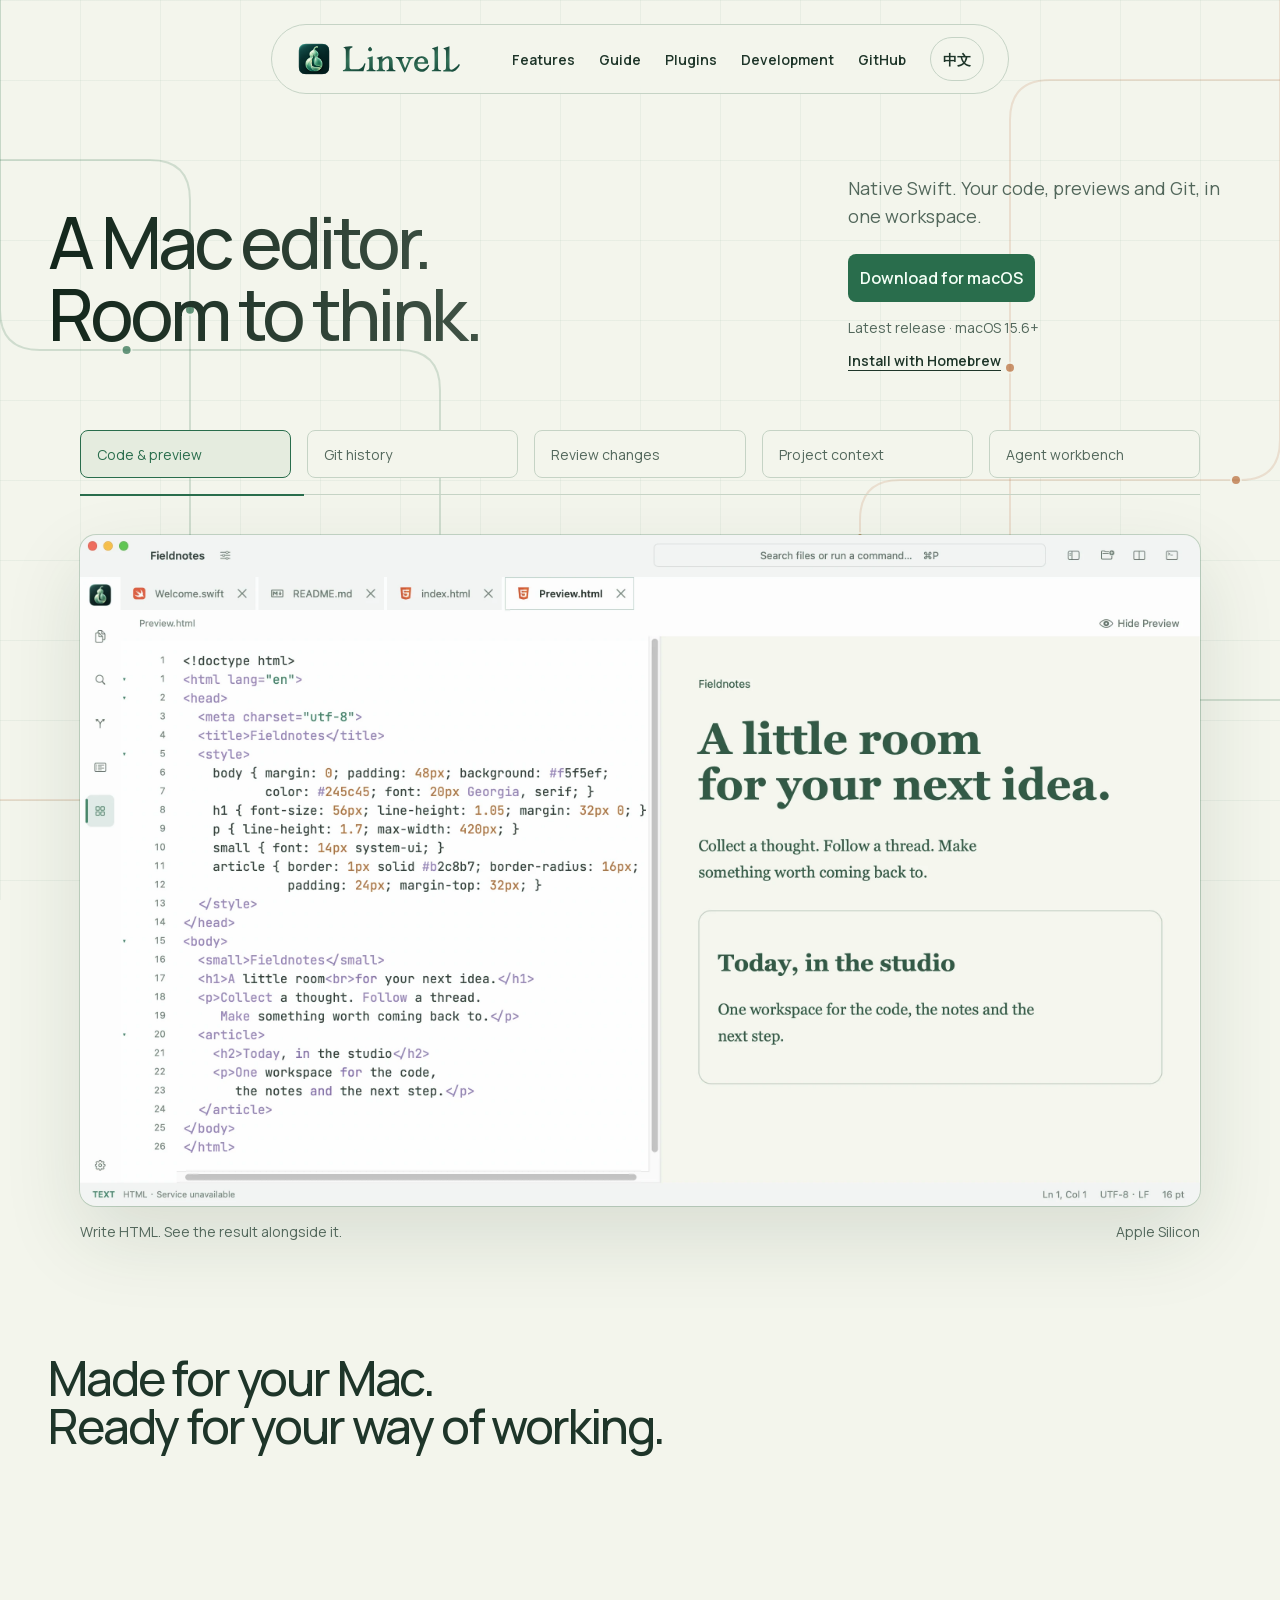
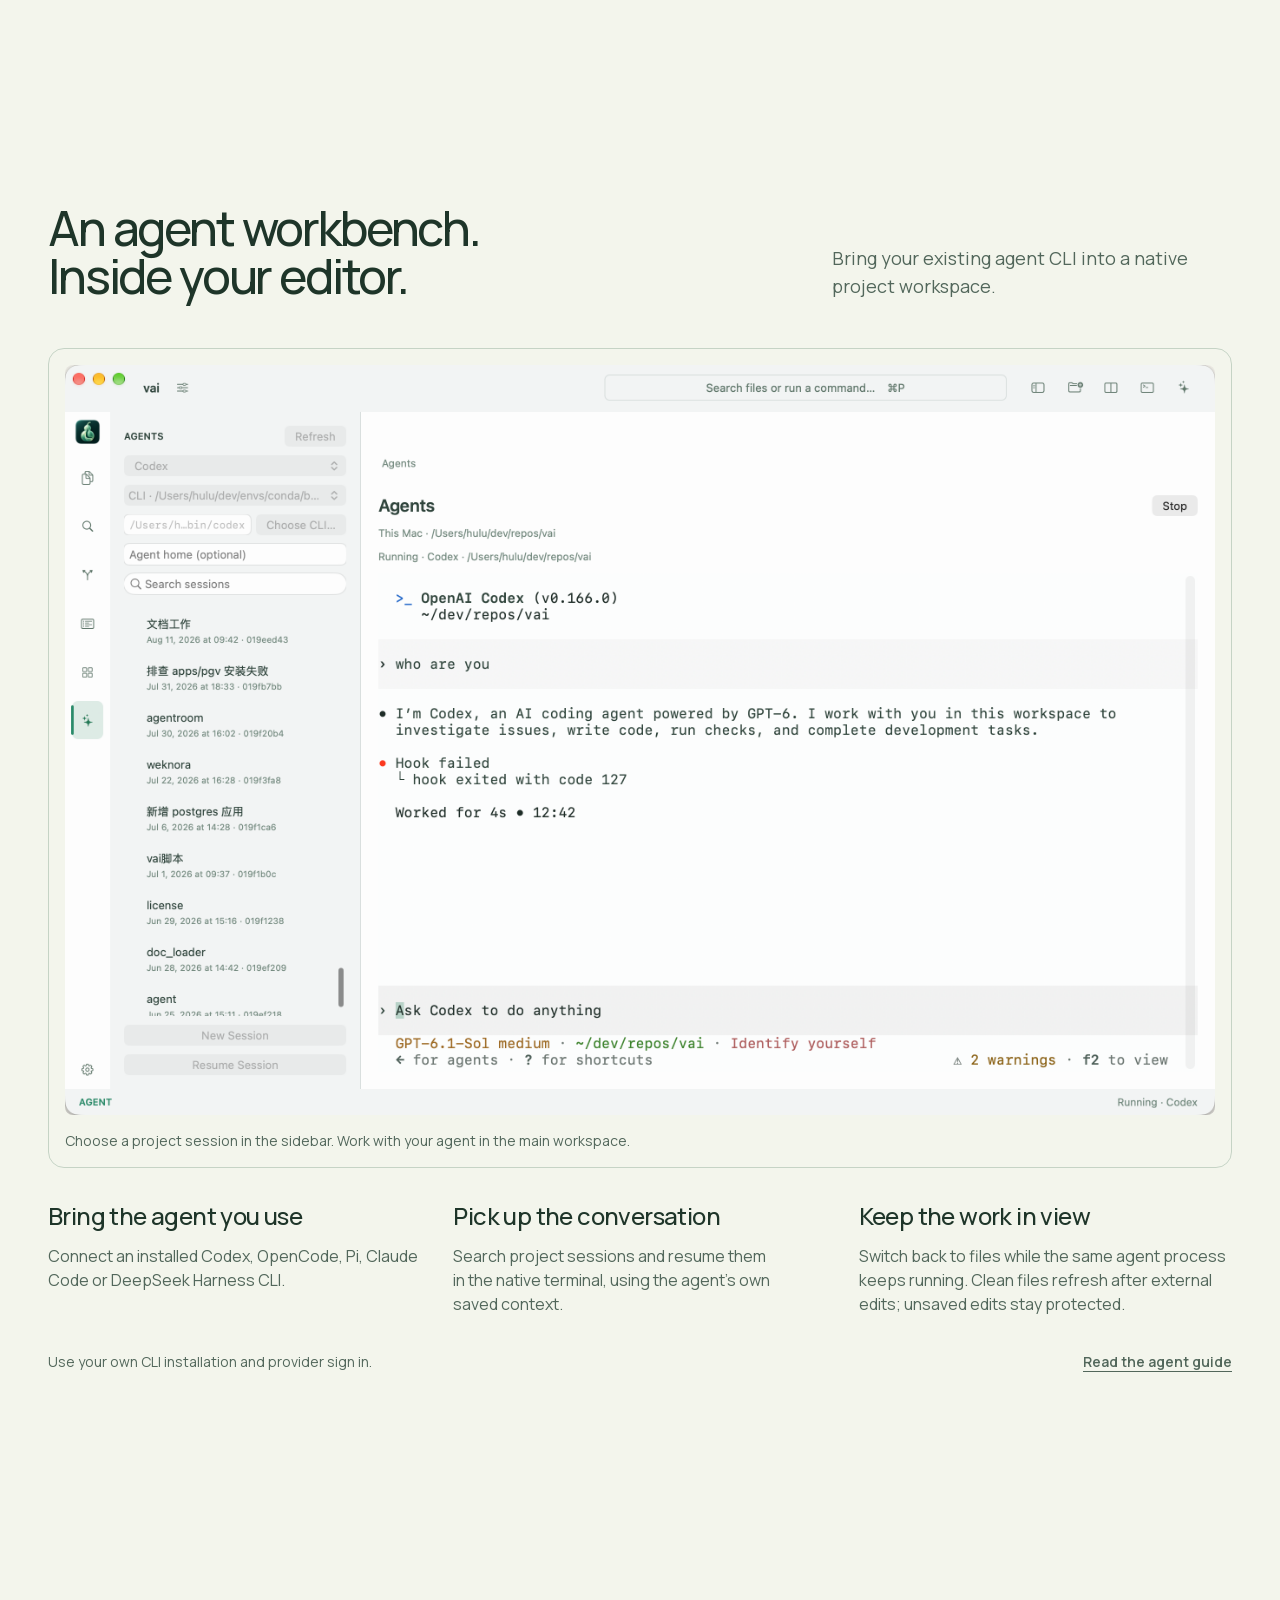
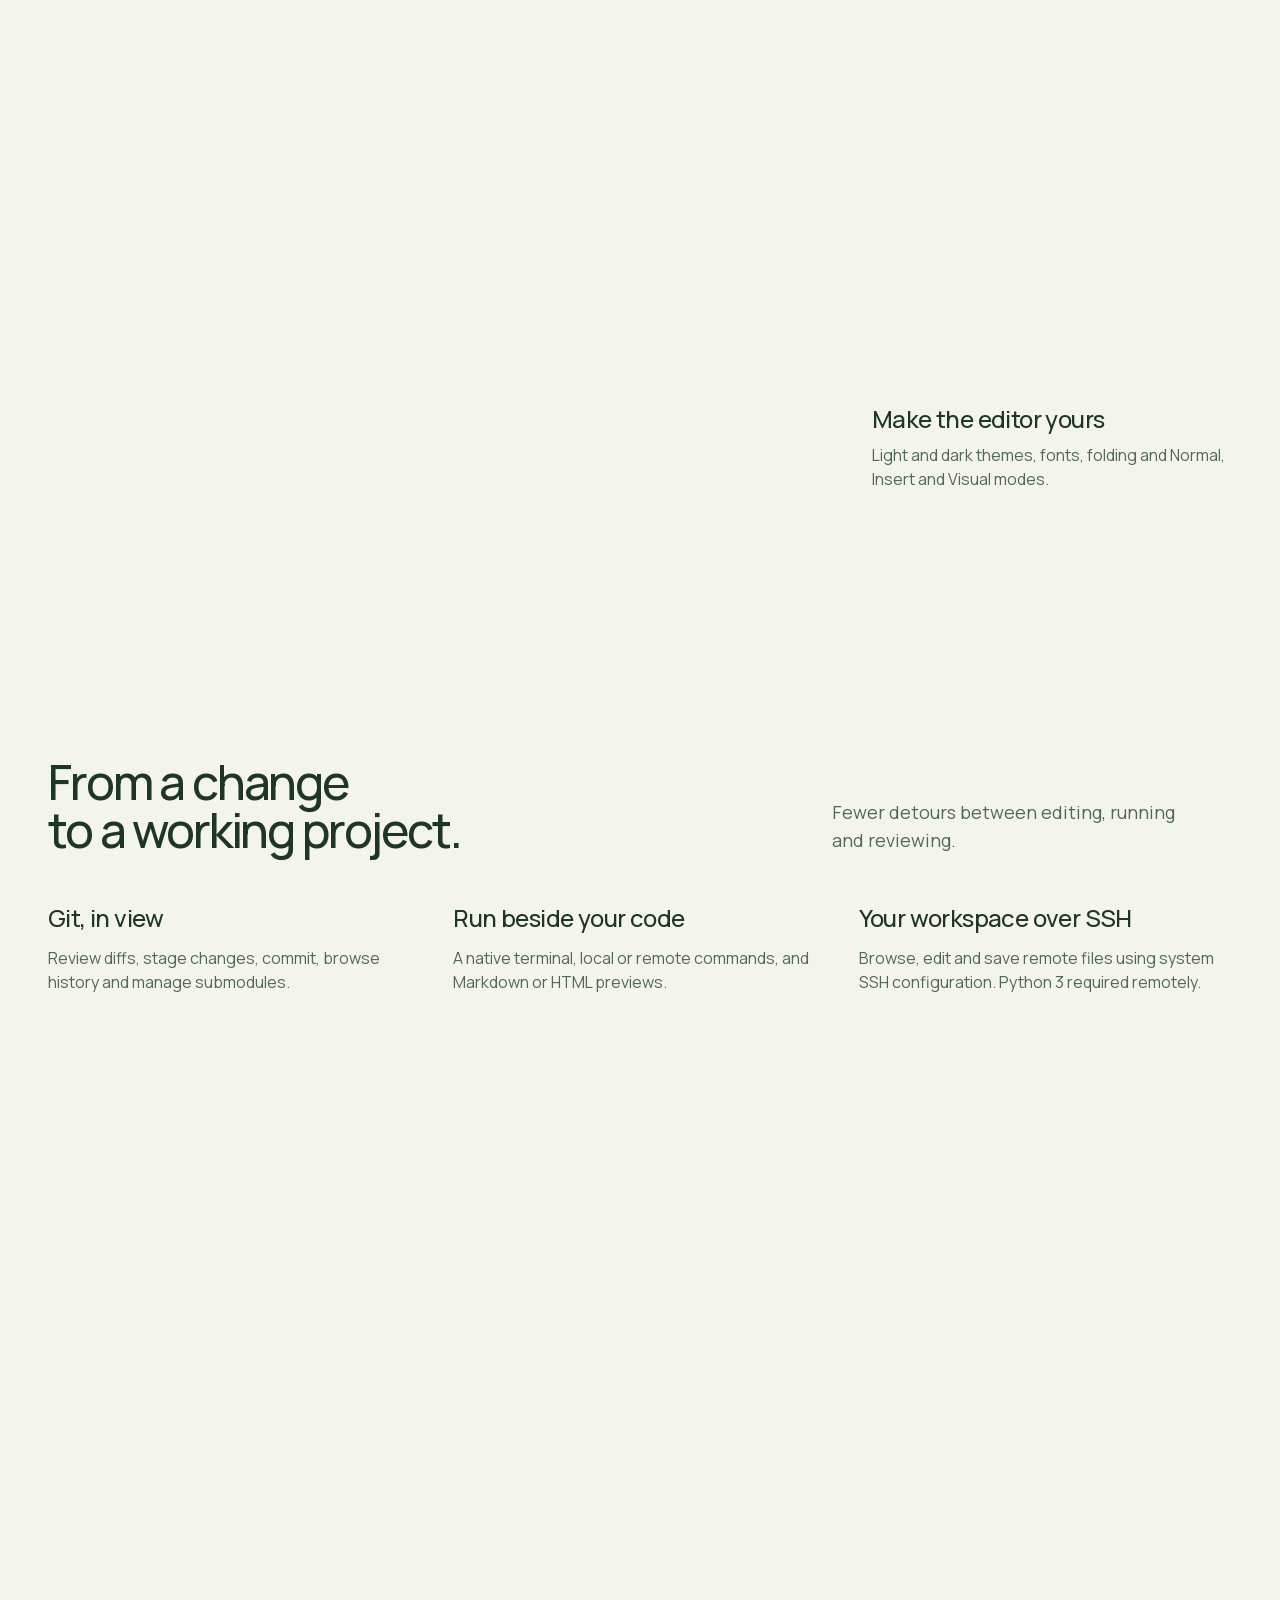
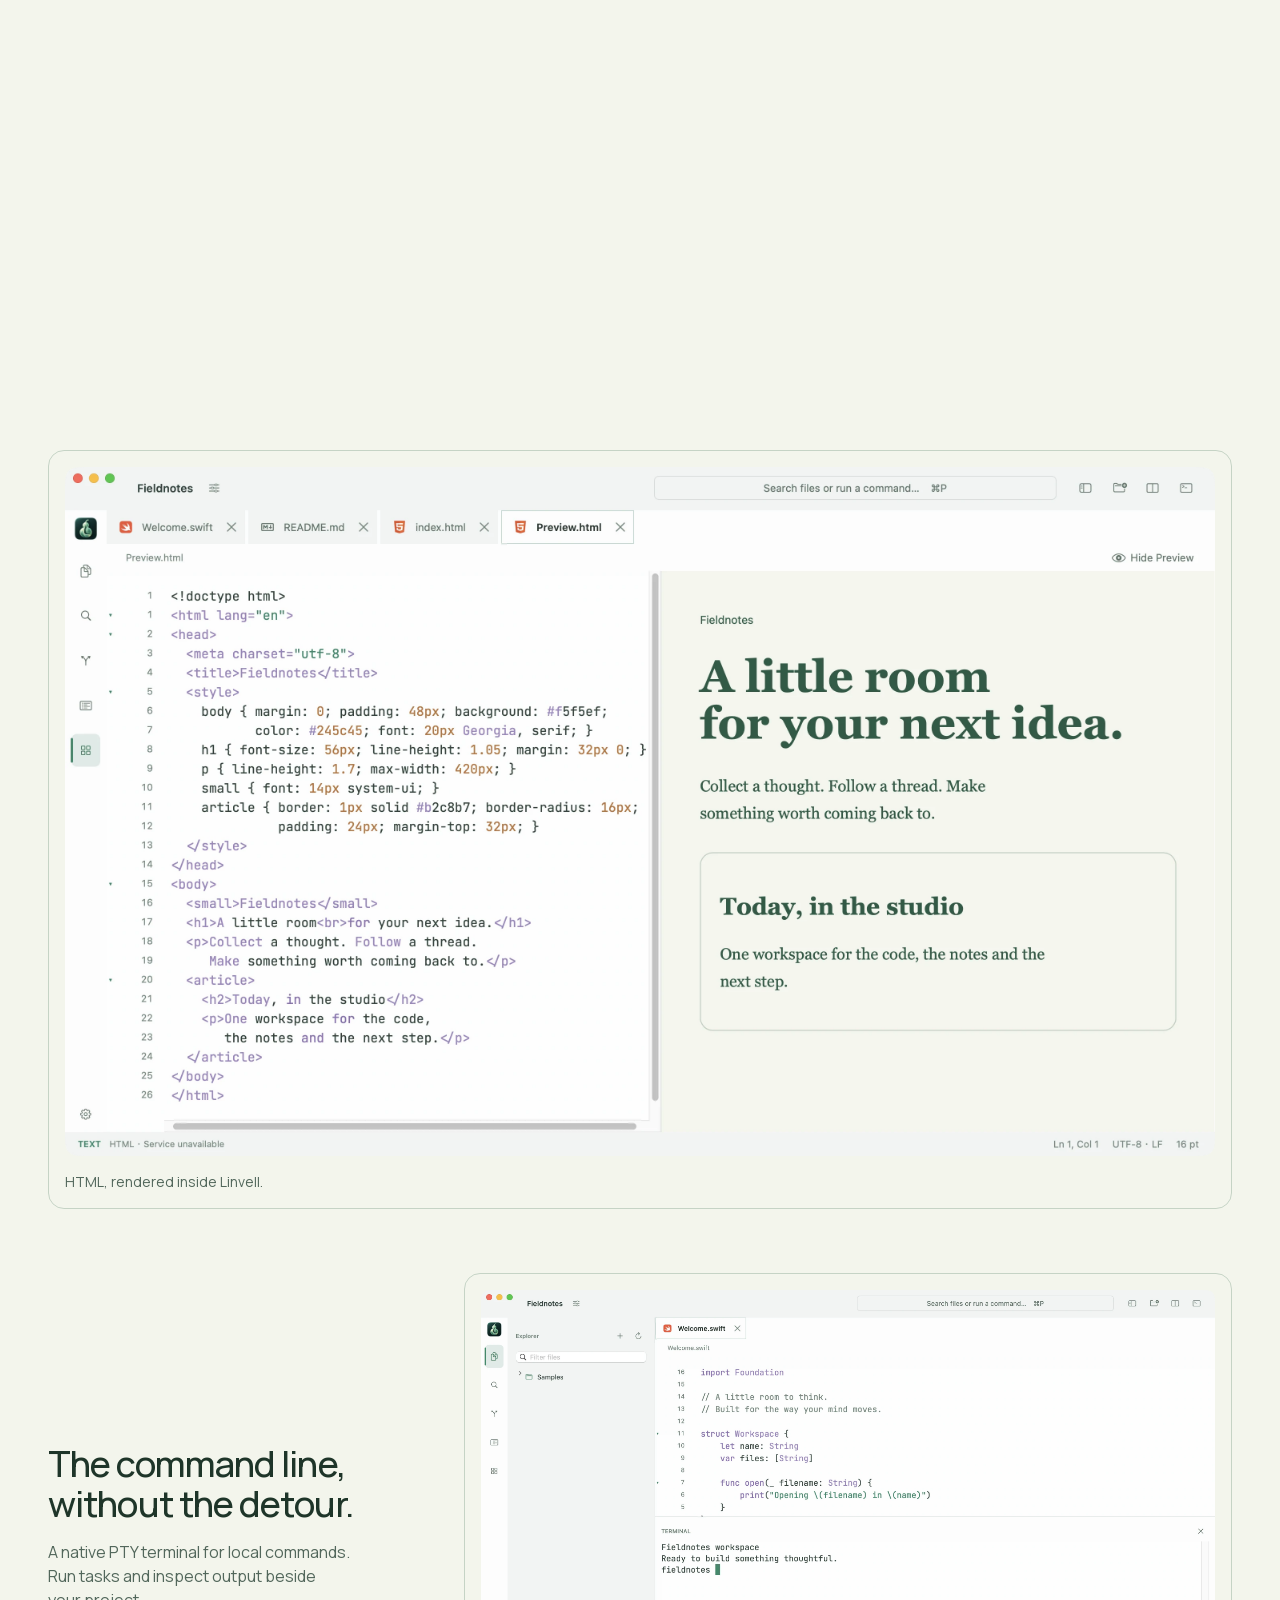
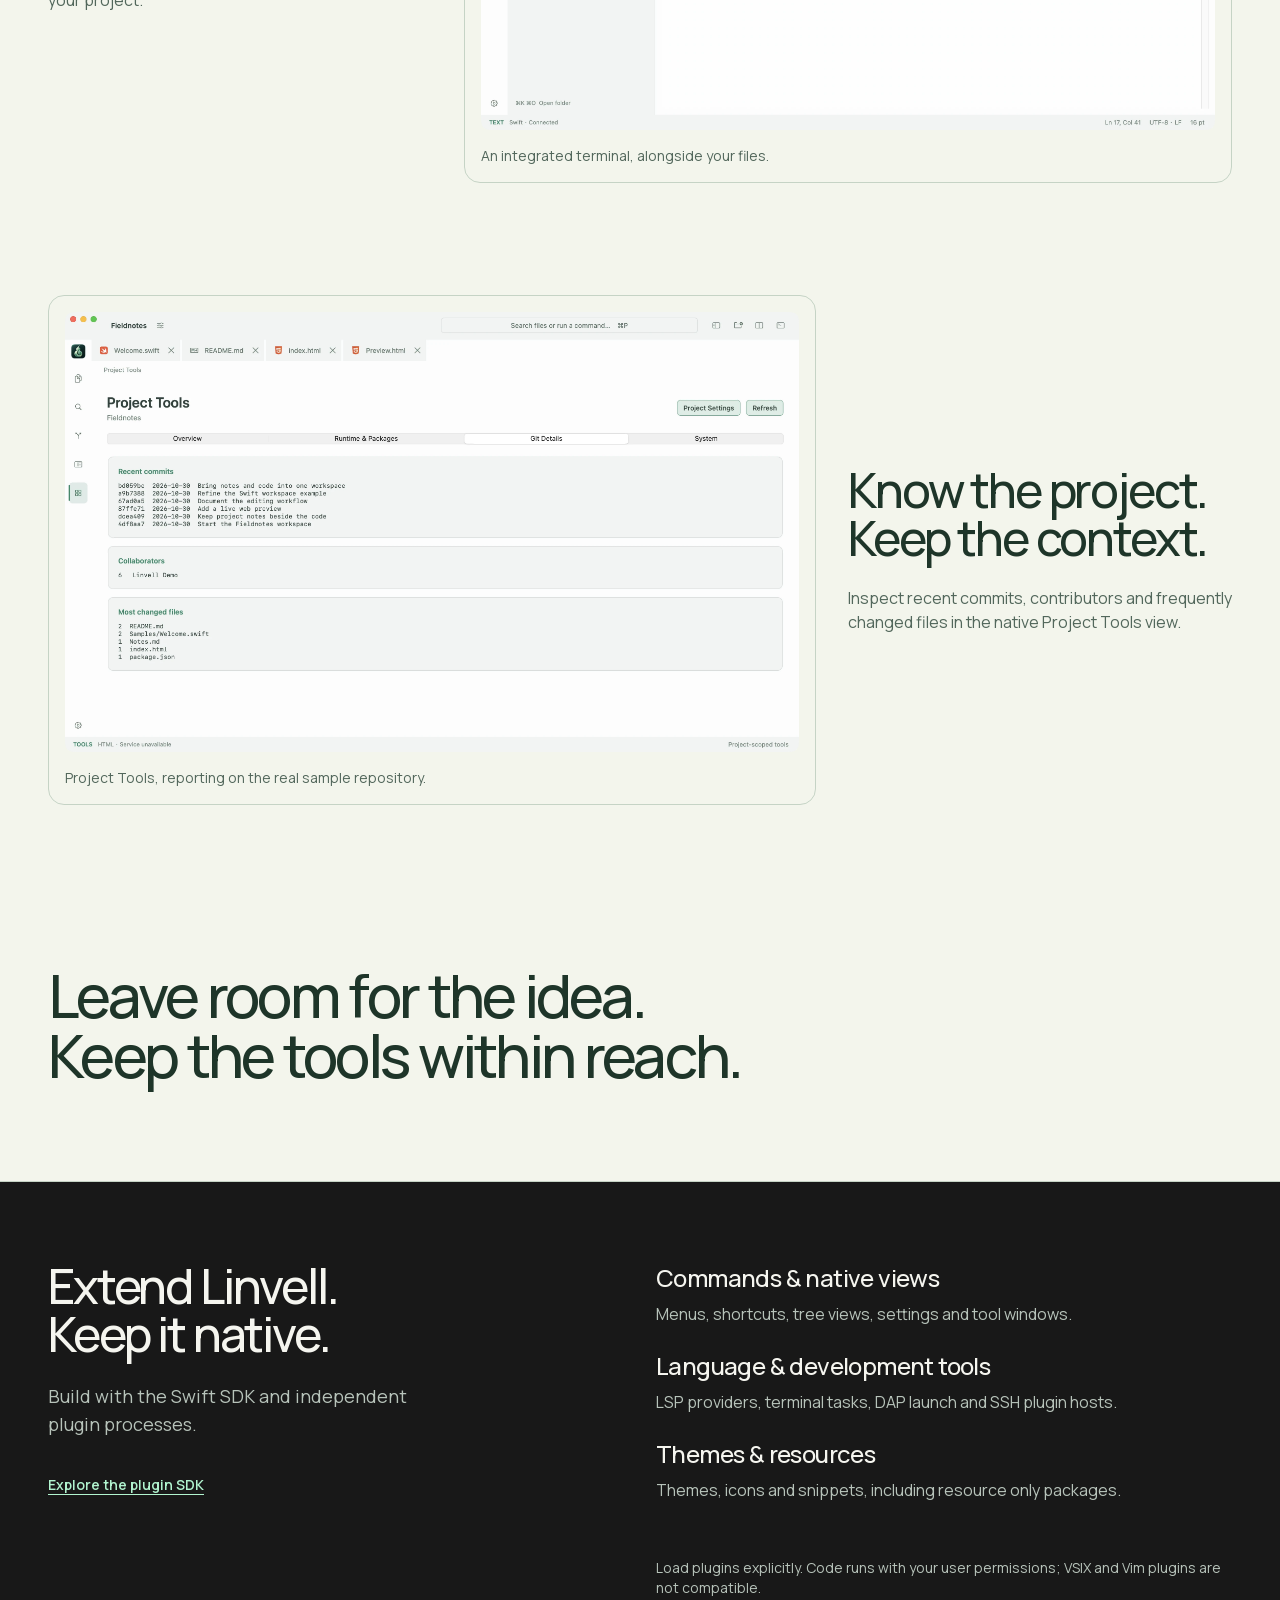
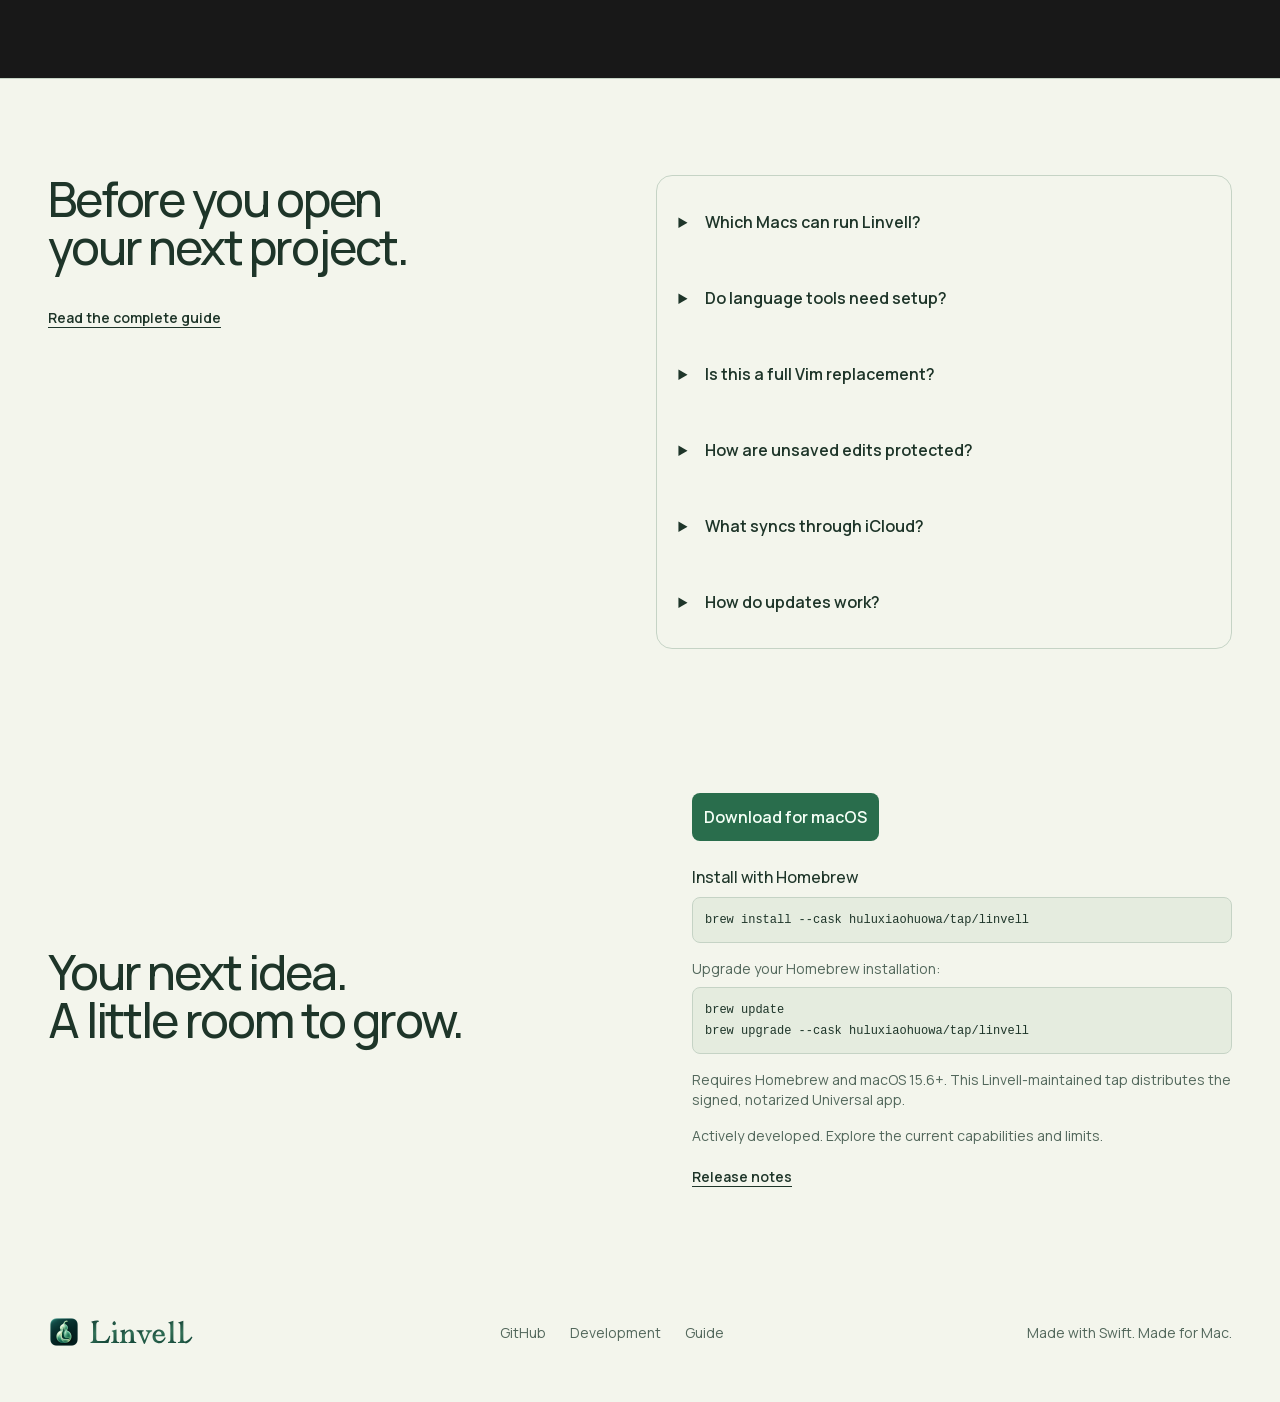
==== commit 124cdd94: "docs: link source repository from homepage navigation" ====
--- a/index.html
+++ b/index.html
@@ -13,7 +13,7 @@
 </head><body class="home"><div class="workspace-backdrop" aria-hidden="true"><svg viewBox="0 0 1440 900" preserveAspectRatio="xMidYMid slice"><path class="flow-route route-0" d="M-80 160H230Q270 160 270 200V660Q270 700 310 700H1520"/><circle class="flow-node node-0" r="5"><animateMotion dur="14s" begin="-0s" repeatCount="indefinite" path="M-80 160H230Q270 160 270 200V660Q270 700 310 700H1520"/></circle><circle class="flow-node node-0" r="3"><animateMotion dur="14s" begin="-7s" repeatCount="indefinite" path="M-80 160H230Q270 160 270 200V660Q270 700 310 700H1520"/></circle><path class="flow-route route-1" d="M1520 80H1130Q1090 80 1090 120V760Q1090 800 1050 800H-80"/><circle class="flow-node node-1" r="5"><animateMotion dur="17s" begin="-2s" repeatCount="indefinite" path="M1520 80H1130Q1090 80 1090 120V760Q1090 800 1050 800H-80"/></circle><circle class="flow-node node-1" r="3"><animateMotion dur="17s" begin="-9s" repeatCount="indefinite" path="M1520 80H1130Q1090 80 1090 120V760Q1090 800 1050 800H-80"/></circle><path class="flow-route route-2" d="M80-40V310Q80 350 120 350H480Q520 350 520 390V940"/><circle class="flow-node node-2" r="5"><animateMotion dur="20s" begin="-4s" repeatCount="indefinite" path="M80-40V310Q80 350 120 350H480Q520 350 520 390V940"/></circle><circle class="flow-node node-2" r="3"><animateMotion dur="20s" begin="-11s" repeatCount="indefinite" path="M80-40V310Q80 350 120 350H480Q520 350 520 390V940"/></circle><path class="flow-route route-3" d="M1360-40V440Q1360 480 1320 480H980Q940 480 940 520V940"/><circle class="flow-node node-3" r="5"><animateMotion dur="23s" begin="-6s" repeatCount="indefinite" path="M1360-40V440Q1360 480 1320 480H980Q940 480 940 520V940"/></circle><circle class="flow-node node-3" r="3"><animateMotion dur="23s" begin="-13s" repeatCount="indefinite" path="M1360-40V440Q1360 480 1320 480H980Q940 480 940 520V940"/></circle></svg></div><a data-en="Skip to content" data-zh="跳至正文" href="#main" class="skip">Skip to content</a>
 <header class="site-header"><a class="brand" href="/" aria-label="Linvell home" aria-current="page"><img src="assets/icon.png" width="36" height="36" alt=""><img class="wordmark" src="assets/wordmark.svg" width="124" height="37" alt="Linvell"></a>
 <button class="menu-toggle" type="button" aria-controls="navigation" aria-expanded="false" aria-label="Open navigation"><span></span><span></span></button>
-<nav id="navigation" aria-label="Main navigation"><a data-en="Features" data-zh="功能" href="#features" >Features</a><a data-en="Guide" data-zh="使用指南" href="guide.html" >Guide</a><a data-en="Plugins" data-zh="插件开发" href="plugins.html" >Plugins</a><a data-en="Development" data-zh="开发进展" href="development.html" >Development</a><button id="language" type="button" aria-label="切换至中文">中文</button>
+<nav id="navigation" aria-label="Main navigation"><a data-en="Features" data-zh="功能" href="#features" >Features</a><a data-en="Guide" data-zh="使用指南" href="guide.html" >Guide</a><a data-en="Plugins" data-zh="插件开发" href="plugins.html" >Plugins</a><a data-en="Development" data-zh="开发进展" href="development.html" >Development</a><a data-en="GitHub" data-zh="GitHub" href="https://github.com/huluxiaohuowa/Linvell">GitHub</a><button id="language" type="button" aria-label="切换至中文">中文</button>
 </nav>
 </header>
 <main id="main">
